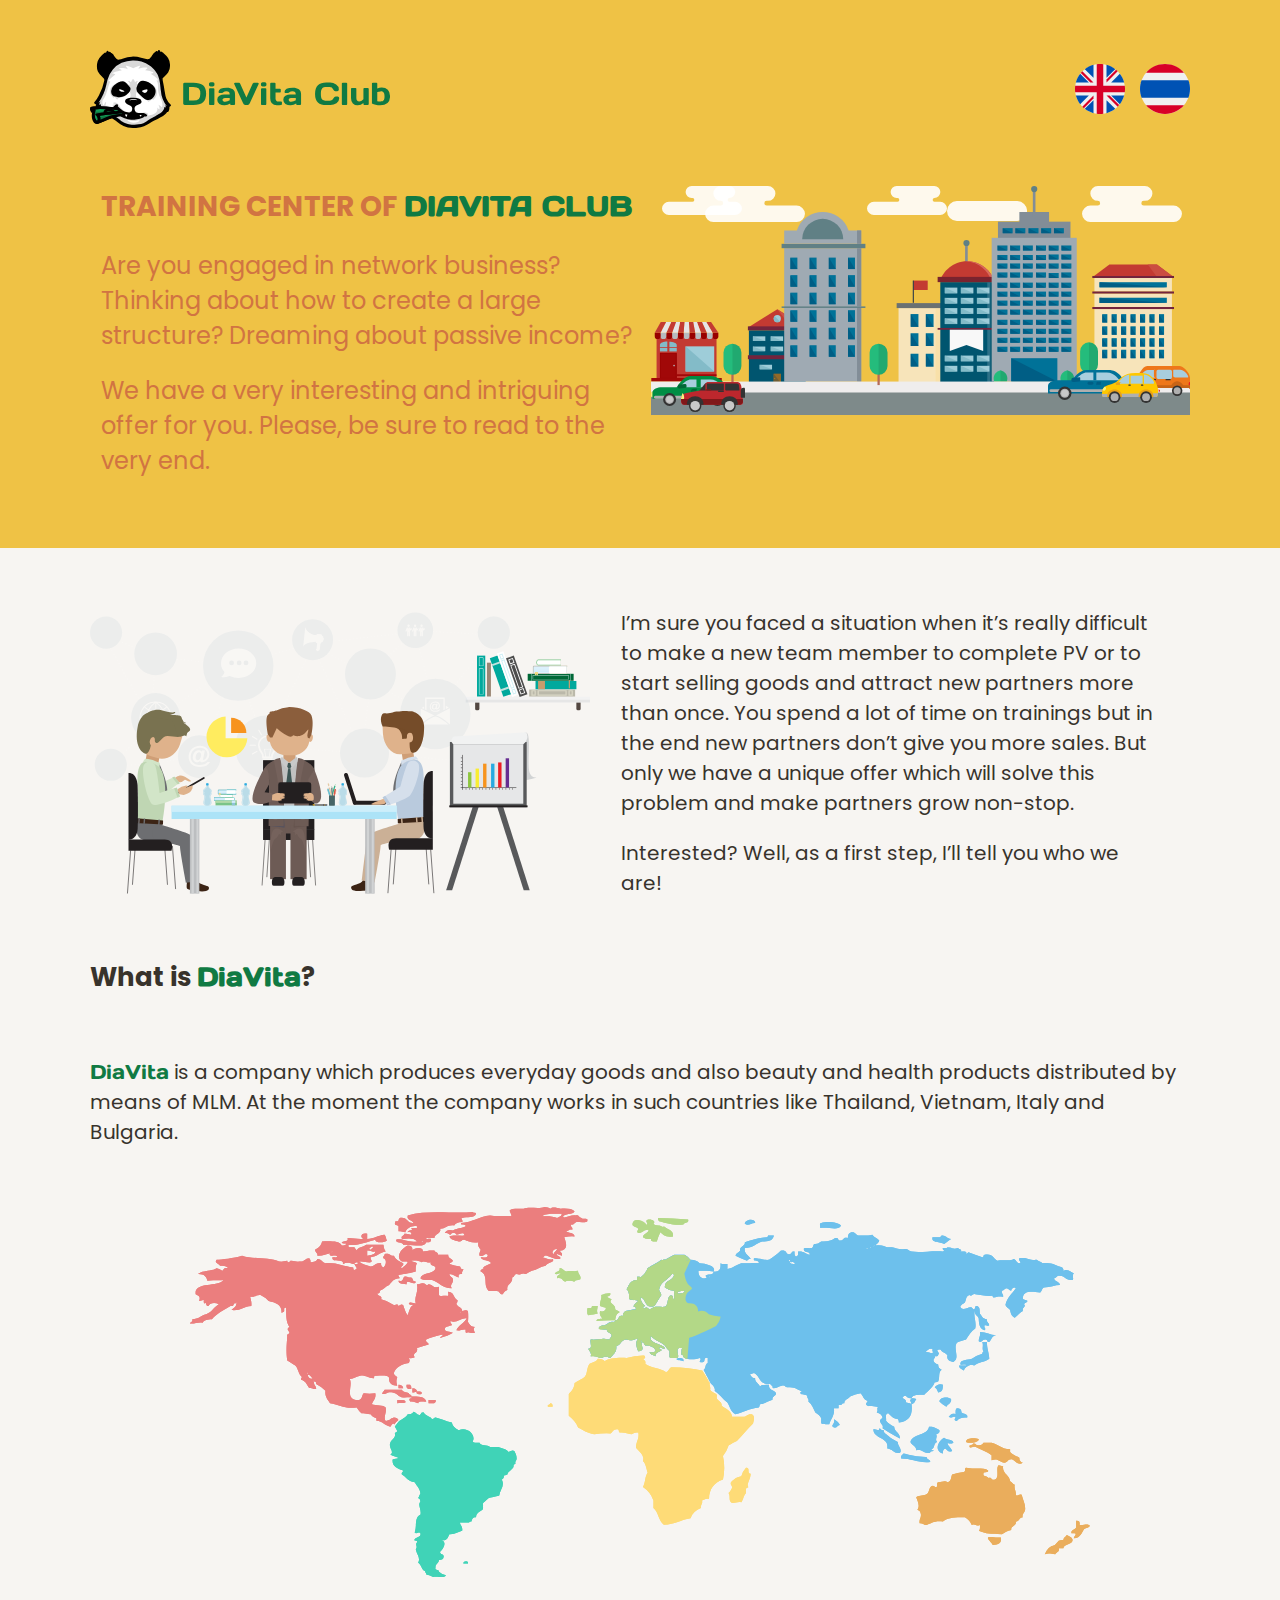
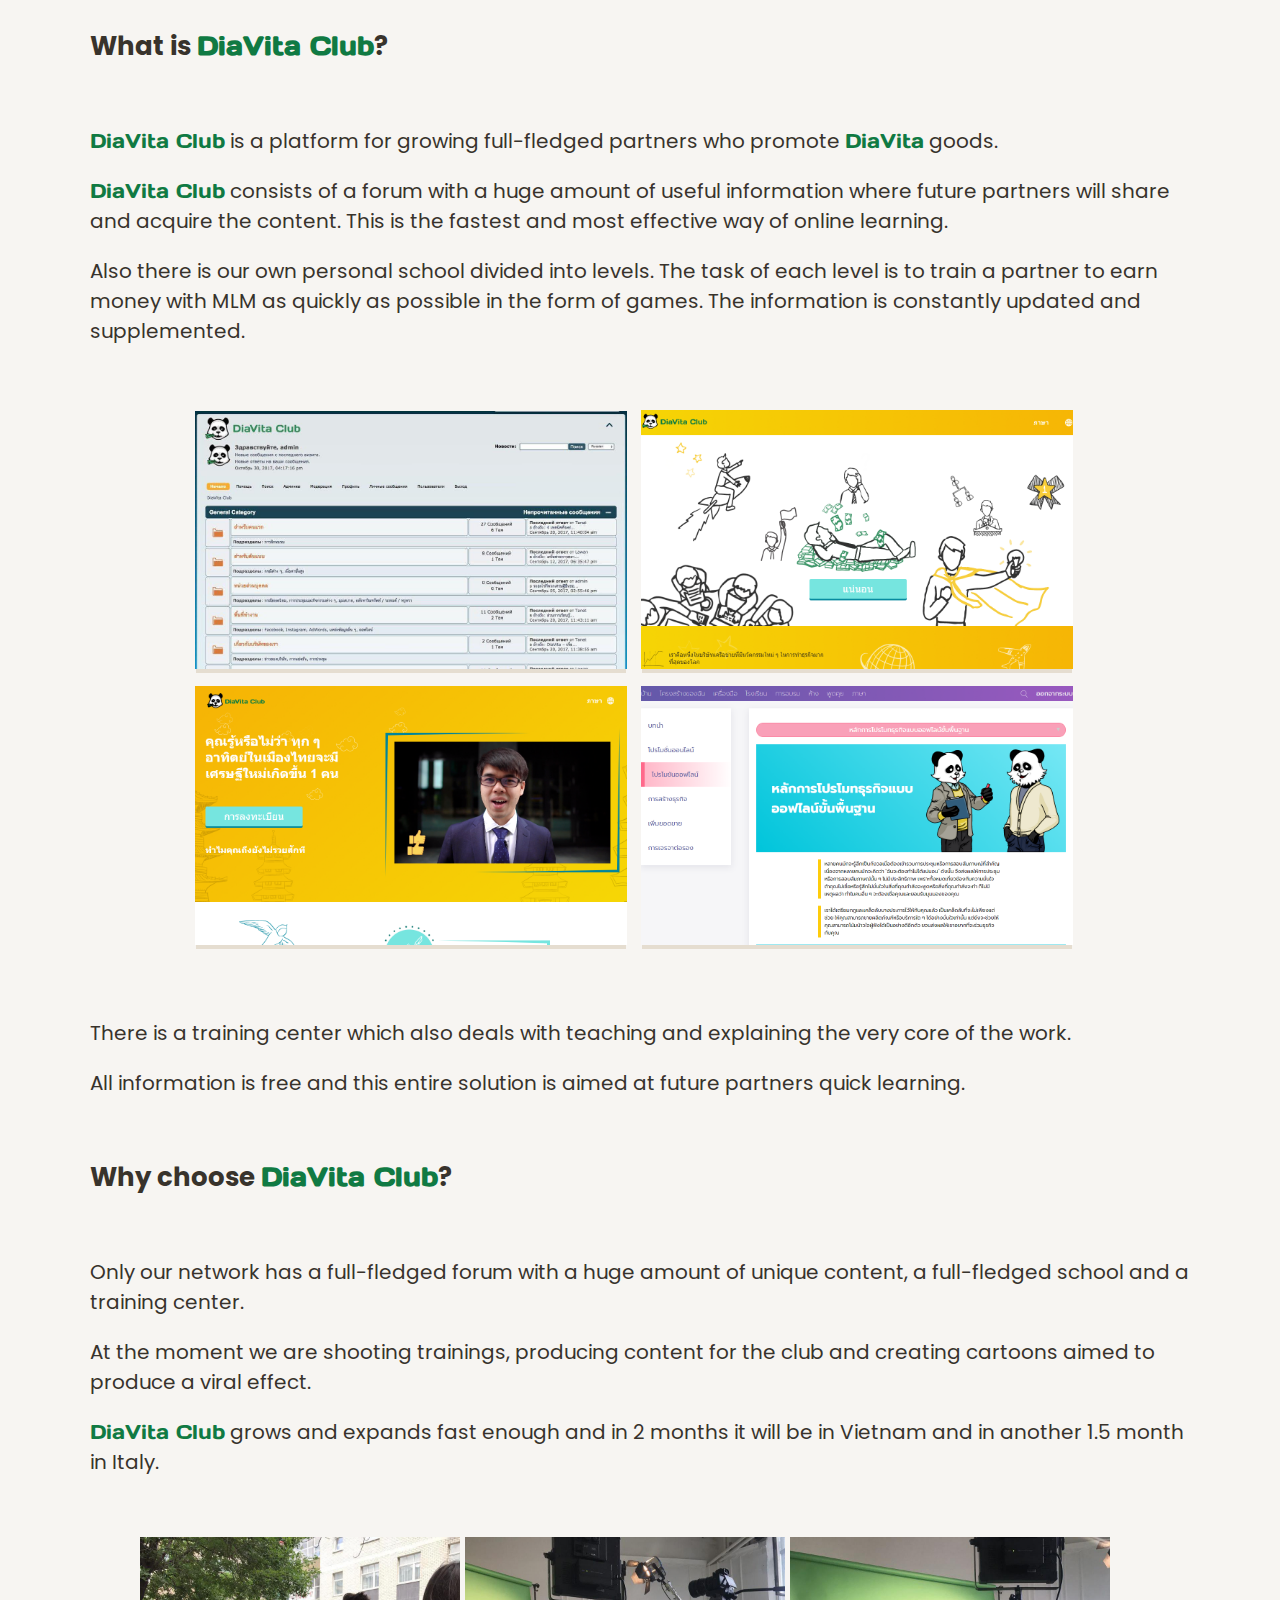
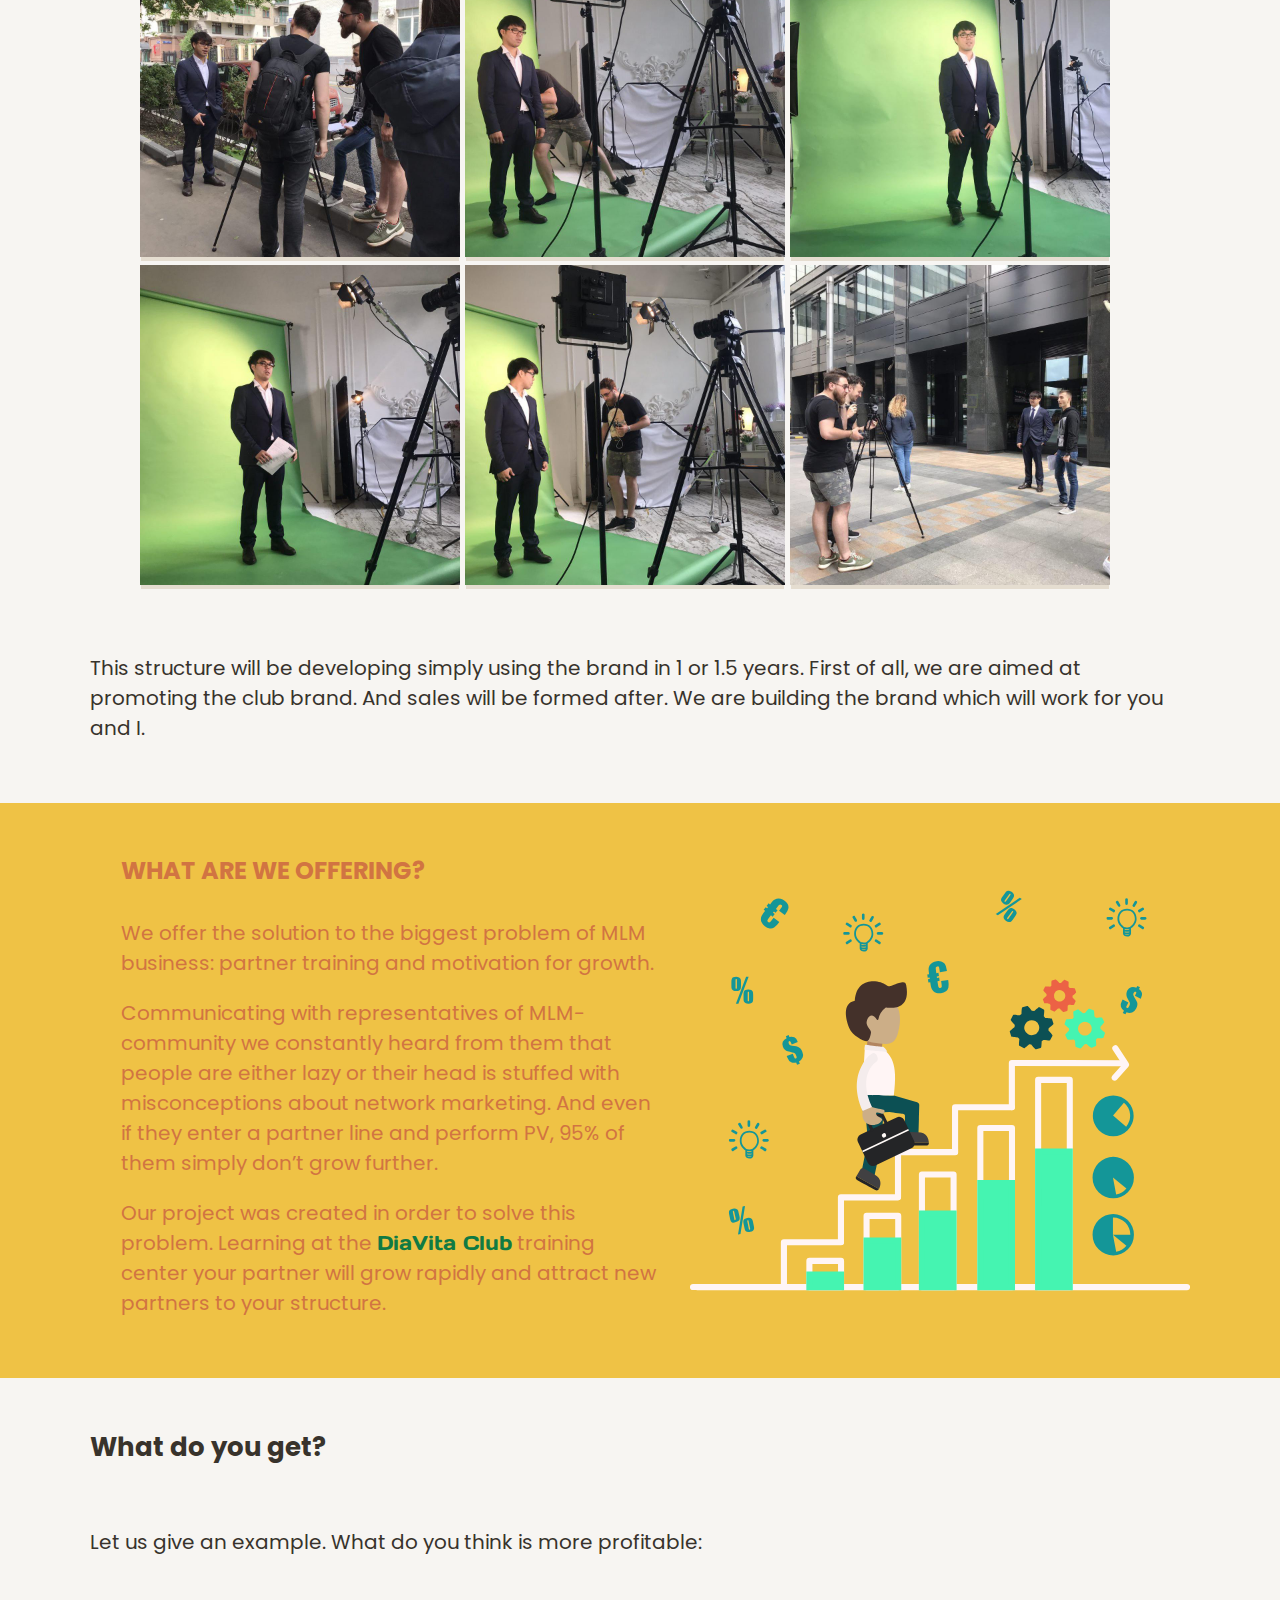
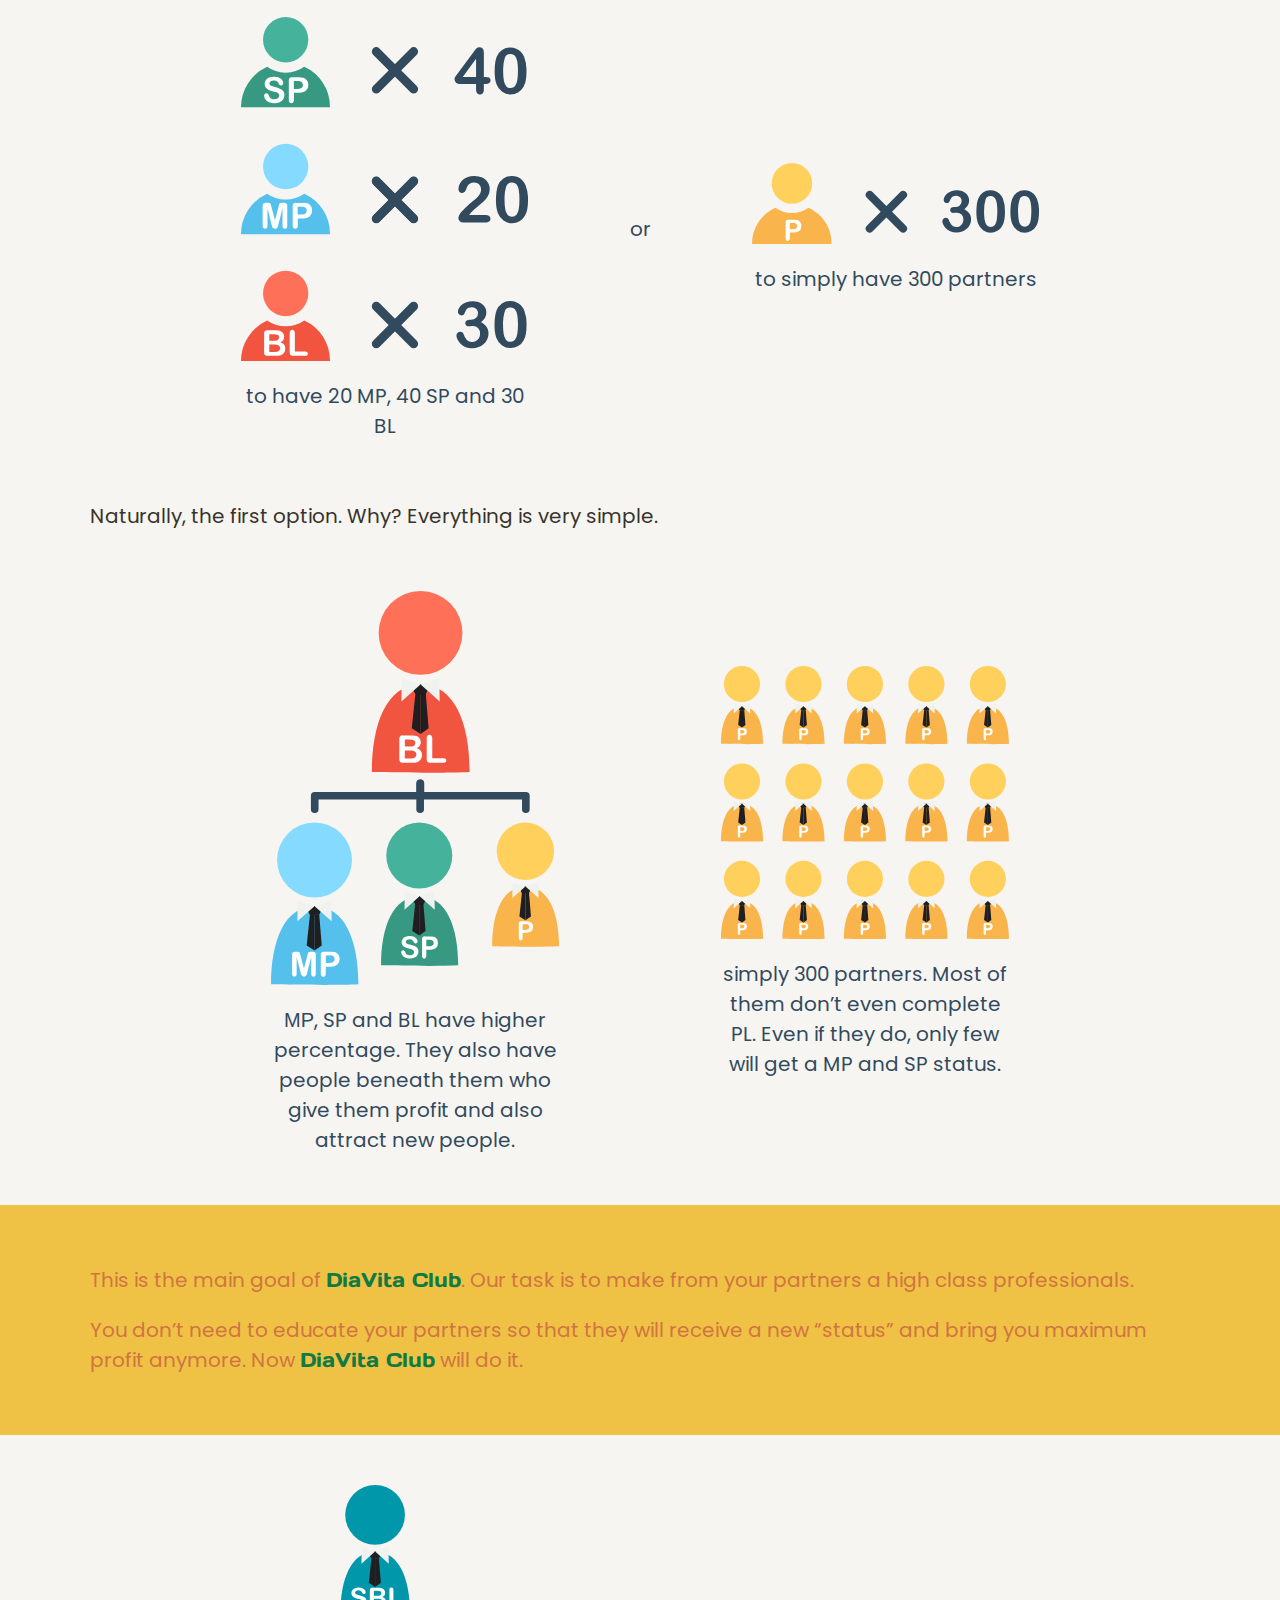
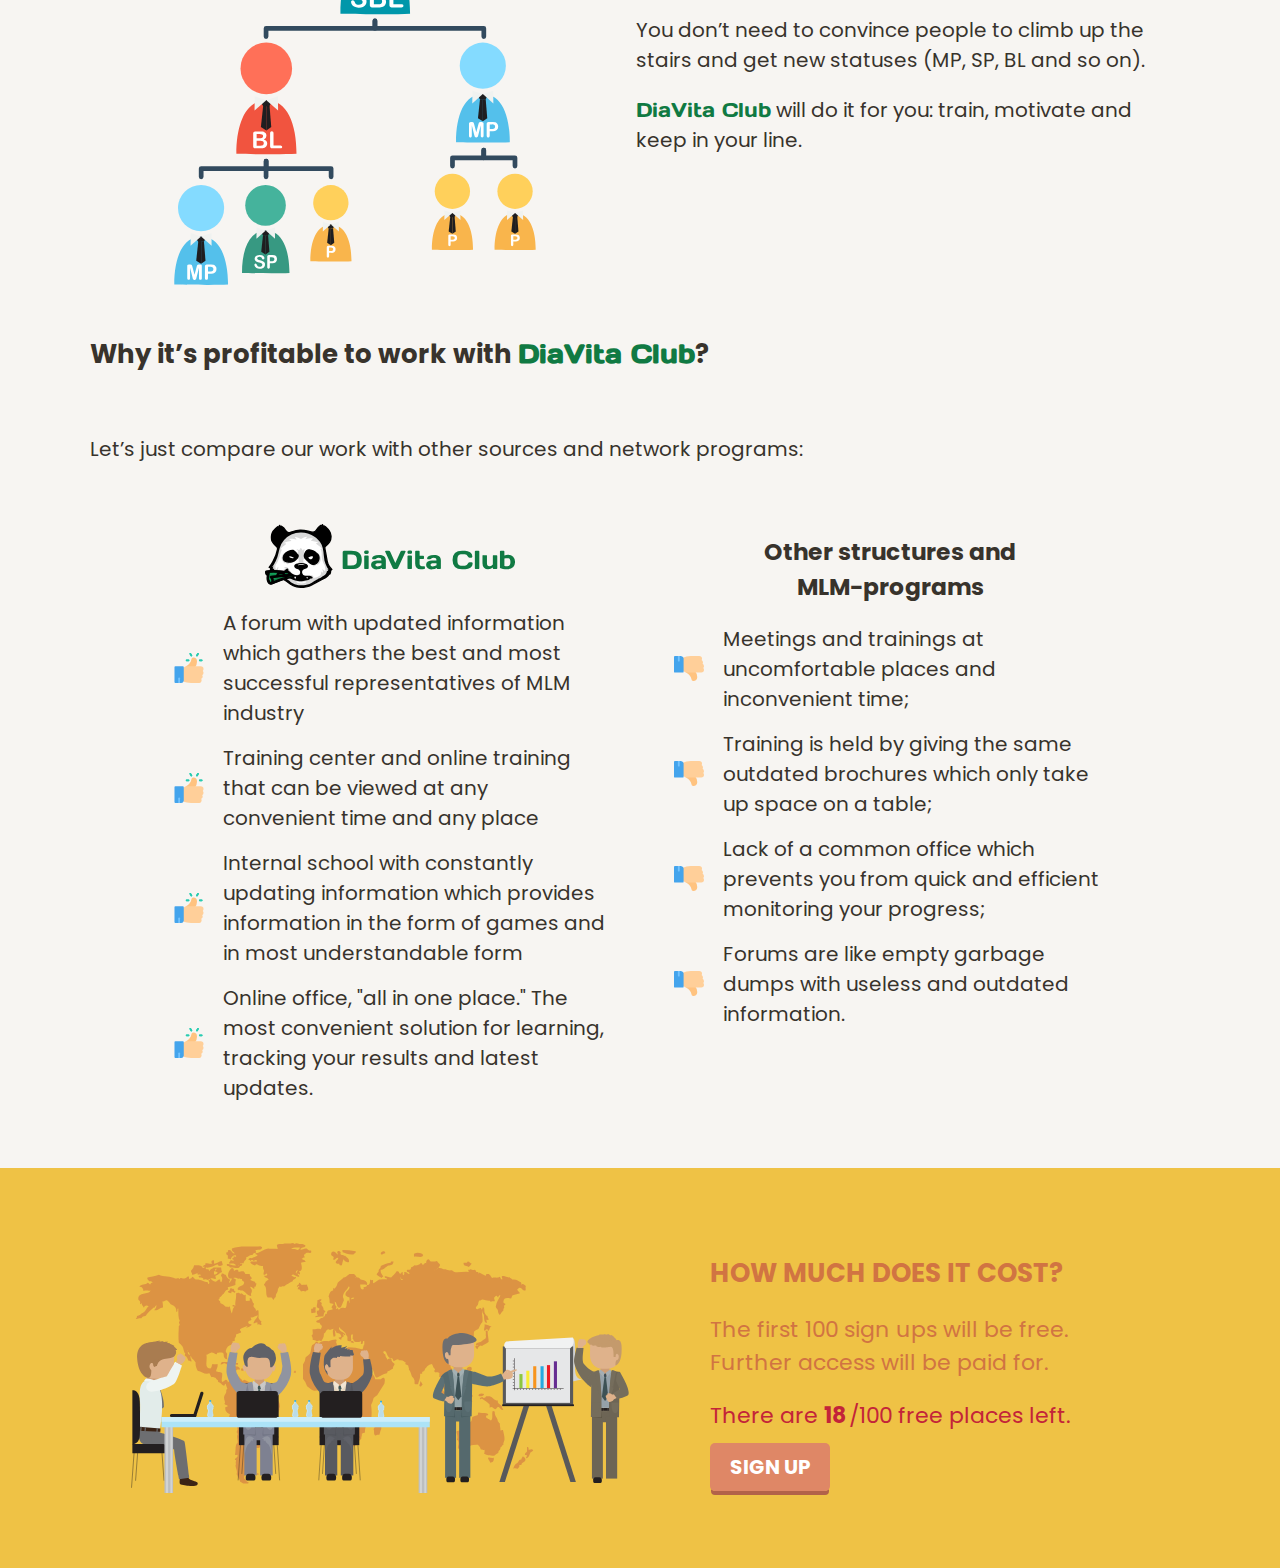
==== EN.html @ 86df0a88 "add En and Th lang" ====
<!DOCTYPE html>
<html lang="en">
<head>
    <meta http-equiv="Content-Type" content="text/html; charset=UTF-8">
    <meta name="viewport" content="width=device-width, initial-scale=1.0">
    <title>Training Center of DiaVita Club</title>
    <link rel="shortcut icon" href="assets/pictures/img/title.png" type="image/png">

    <!-- css -->
    <link href="css/style.css" rel="stylesheet">

    <!-- font -->
    <link href="https://fonts.googleapis.com/css?family=Poppins:400,600,700" rel="stylesheet">

    <!--js -->
    <script src="js/addClass.js"></script>
    <script src="js/easeScroll.js"></script>
    <script src="js/newNumber.js"></script>
    <script src="https://code.jquery.com/jquery-3.2.1.min.js"
            integrity="sha256-hwg4gsxgFZhOsEEamdOYGBf13FyQuiTwlAQgxVSNgt4="
        crossorigin="anonymous"></script>

</head>
<body onload="addNum(this); actionFlag(this)">

<header class="container--orange">

    <div class="wrapper wrapper-header">

        <img src="assets/pictures/svg/logo.svg" class="header-logo" alt="DiaVita Club's logotype" />

        <ul class="header-list">
            <li class="header-item">
                <a href="EN.html">
                    <img src="assets/pictures/svg/united-kingdom.svg" class="header-icon" alt="English" title="English language"/>
                </a>
            </li>
            <li class="header-item">
                <a href="TH.html">
                    <img src="assets/pictures/svg/thailand.svg" class="header-icon" alt="ไทย" title="ไทย"/>
                </a>
            </li>
        </ul>

        <div class="container-wrapper">

            <div class="container container--wide">

                <h1 class="header-caption">Training Center of <span class="diavita">DiaVita Club</span></h1>
                <p class="header-text">Are you engaged in network business? Thinking about how to create a large
                    structure? Dreaming about passive income?
                </p>
                <p class="header-text">We have a very interesting and intriguing offer for you. Please, be sure to read
                    to the very end.</p>

                <a href="#down" class="btn-down">Read more</a>

            </div>

            <div class="header__container">

                <img src="assets/pictures/svg/cloud_1.svg" class="cloud cloud-1" alt="Cloud" />
                <img src="assets/pictures/svg/cloud_2.svg" class="cloud cloud-2" alt="Cloud" />
                <img src="assets/pictures/svg/cloud_3.svg" class="cloud cloud-3" alt="Cloud" />
                <img src="assets/pictures/svg/cloud_1.svg" class="cloud cloud-4" alt="Cloud" />
                <img src="assets/pictures/svg/cloud_2.svg" class="cloud cloud-5" alt="Cloud" />

                <img src="assets/pictures/svg/town.svg" class="town" alt="Town" />

                <img src="assets/pictures/svg/car_orange.svg" class="car car-orange" alt="Car" />
                <img src="assets/pictures/svg/car_yellow.svg" class="car car-yellow" alt="Car" />
                <img src="assets/pictures/svg/car_green.svg" class="car car-green" alt="Car" />
                <img src="assets/pictures/svg/car_blue.svg" class="car car-blue" alt="Car" />
                <img src="assets/pictures/svg/car_red.svg" class="car car-red" alt="Car" />

            </div>

        </div>

    </div>

    <div class="header__container--hide">

        <img src="assets/pictures/svg/cloud_1.svg" class="cloud cloud-1" alt="Cloud" />
        <img src="assets/pictures/svg/cloud_2.svg" class="cloud cloud-2" alt="Cloud" />
        <img src="assets/pictures/svg/cloud_3.svg" class="cloud cloud-3" alt="Cloud" />
        <img src="assets/pictures/svg/cloud_1.svg" class="cloud cloud-4" alt="Cloud" />
        <img src="assets/pictures/svg/cloud_2.svg" class="cloud cloud-5" alt="Cloud" />

        <img src="assets/pictures/svg/town.svg" class="town" alt="Town" />

        <img src="assets/pictures/svg/car_orange.svg" class="car car-orange" alt="Car" />
        <img src="assets/pictures/svg/car_yellow.svg" class="car car-yellow" alt="Car" />
        <img src="assets/pictures/svg/car_green.svg" class="car car-green" alt="Car" />
        <img src="assets/pictures/svg/car_blue.svg" class="car car-blue" alt="Car" />
        <img src="assets/pictures/svg/car_red.svg" class="car car-red" alt="Car" />

    </div>

</header>

<div class="container--white">

    <div class="wrapper">

        <a id="down"></a>

        <div class="container-wrapper">

            <img src="assets/pictures/svg/network.svg" class="image--left" alt="Cooperate" />

            <div class="container">

                <p class="text">I’m sure you faced a situation when it’s really difficult to make a new team member to
                    complete PV or to start selling goods and attract new partners more than once. You spend a lot of
                    time on trainings but in the end new partners don’t give you more sales. But only we have a unique
                    offer which will solve this problem and make partners grow non-stop.</p>
                <p class="text">Interested? Well, as a first step, I’ll tell you who we are!</p>

            </div>

            <img src="assets/pictures/svg/network.svg" class="image--bottom" alt="Cooperate" />

        </div>

        <!-- What is DiaVita -->

        <h2 class="caption">What is <span class="diavita">DiaVita</span>?</h2>
        <p class="text"><span class="diavita">DiaVita</span> is a company which produces everyday goods and also beauty and health products
            distributed by means of MLM. At the moment the company works in such countries like Thailand, Vietnam,
            Italy and Bulgaria. </p>

        <div class="map__container">

            <img src="assets/pictures/svg/map.svg" class="map" alt="World's map" title="World's map"/>

            <img src="assets/pictures/svg/it-flag.svg" id="it_flag" class="flag" alt="World's map" title="The Italian flag"/>
            <img src="assets/pictures/svg/bu-flag.svg" id="bu_flag" class="flag" alt="World's map" title="The Bulgarian flag"/>
            <img src="assets/pictures/svg/th-flag.svg" id="th_flag" class="flag" alt="World's map" title="The Thai flag"/>
            <img src="assets/pictures/svg/vn-flag.svg" id="vn_flag" class="flag" alt="World's map" title="The Vietnamese flag"/>


        </div>

        <img src="assets/pictures/svg/map-little.svg" class="image--centre" alt="World's map" title="World's map"/>

        <span id="action_flags"></span>

        <!-- What is DiaVita Club -->

        <h2 class="caption">What is <span class="diavita">DiaVita Club</span>?</h2>
        <p class="text"><span class="diavita">DiaVita Club</span> is a platform for growing full-fledged partners who
            promote <span class="diavita">DiaVita</span> goods.</p>
        <p class="text"><span class="diavita">DiaVita Club</span> consists of a forum with a huge amount of useful
            information where future partners will share and acquire the content. This is the fastest and most effective
            way of online learning.</p>
        <p class="text">Also there is our own personal school divided into levels. The task of each level is to train
            a partner to earn money with MLM as quickly as possible in the form of games. The information is constantly
            updated and supplemented.</p>

        <div class="screen__container">

            <img src="assets/pictures/img/screen_1.jpeg" class="screenshot" alt="Screenshot" title="Forum"/>
            <img src="assets/pictures/img/screen_2.png" class="screenshot" alt="Screenshot" title="School Registration"/>
            <img src="assets/pictures/img/screen_3.png" class="screenshot" alt="Screenshot" title="Home page"/>
            <img src="assets/pictures/img/screen_4.png" class="screenshot" alt="Screenshot" title="School"/>

        </div>

        <p class="text">There is a training center which also deals with teaching and explaining the very core of the
            work.</p>
        <p class="text">All information is free and this entire solution is aimed at future partners quick learning.</p>

        <!-- Why is DiaVita Club -->

        <h2 class="caption">Why choose <span class="diavita">DiaVita Club</span>?</h2>
        <p class="text">Only our network has a full-fledged forum with a huge amount of unique content, a full-fledged
            school and a training center.</p>
        <p class="text">At the moment we are shooting trainings, producing content for the club and creating cartoons
            aimed to produce a viral effect.</p>
        <p class="text"><span class="diavita">DiaVita Club</span> grows and expands fast enough and in 2 months it will
            be in Vietnam and in another 1.5 month in Italy.</p>

        <div class="photo__container">

            <img src="assets/pictures/img/photo_1.jpeg" class="photo" alt="Photo" />
            <img src="assets/pictures/img/photo_2.jpeg" class="photo" alt="Photo" />
            <img src="assets/pictures/img/photo_3.jpeg" class="photo" alt="Photo" />
            <img src="assets/pictures/img/photo_4.jpeg" class="photo" alt="Photo" />
            <img src="assets/pictures/img/photo_5.jpeg" class="photo" alt="Photo" />
            <img src="assets/pictures/img/photo_6.jpeg" class="photo" alt="Photo" />

        </div>

        <p class="text">This structure will be developing simply using the brand in 1 or 1.5 years. First of all, we
            are aimed at promoting the club brand. And sales will be formed after. We are building the brand which will
            work for you and I.</p>

    </div>

</div>

<div class="container--orange">

    <div class="wrapper wrapper--orange">

        <div class="container">

            <h2 class="caption--orange">What are we offering?</h2>
            <p class="text--orange">We offer the solution to the biggest problem of MLM business: partner training and
                motivation for growth.</p>
            <p class="text--orange">Communicating with representatives of MLM-community we constantly heard from them
                that people are either lazy or their head is stuffed with misconceptions about network marketing. And
                even if they enter a partner line and perform PV, 95% of them simply don’t grow further.</p>
            <img src="assets/pictures/svg/progress.svg" class="image--hide" alt="Progress" />
            <p class="text--orange">Our project was created in order to solve this problem. Learning at the
                <span class="diavita">DiaVita Club</span> training center your partner will grow rapidly and attract
                new partners to your structure.</p>

        </div>

        <img src="assets/pictures/svg/progress.svg" class="image--right" alt="Progress" />

    </div>

</div>

<div class="container--white">

    <div class="wrapper">

        <h1 class="caption--top">What do you get?</h1>
        <p class="text">Let us give an example. What do you think is more profitable:
        </p>

        <div class="scheme__container">

            <div class="scheme__box scheme__box--small">
                <img src="assets/pictures/svg/scheme-one-left.svg" class="scheme-img" alt="Scheme" />
                <p class="scheme-text">to have 20 MP, 40 SP and 30 BL</p>
            </div>

            <p class="scheme-text--centre">or</p>

            <div class="scheme__box scheme__box--small">
                <img src="assets/pictures/svg/scheme-one-right.svg" class="scheme-img" alt="Scheme" />
                <p class="scheme-text">to simply have 300 partners</p>
            </div>

        </div>

        <p class="text">Naturally, the first option. Why? Everything is very simple.
        </p>

        <div class="scheme__container scheme__container--last">

            <div class="scheme__box scheme__box--big">

                <img src="assets/pictures/svg/scheme-two-left.svg" class="scheme-img" alt="Scheme" />
                <p class="scheme-text">МР, SP and BL have higher percentage. They also have people beneath them who
                    give them profit and also attract new people.</p>

            </div>

            <div class="scheme__box scheme__box--big">

                <img src="assets/pictures/svg/scheme-two-right.svg" class="scheme-img" alt="Scheme" />
                <p class="scheme-text">simply 300 partners. Most of them don’t even complete PL. Even if they do, only
                    few will get a MP and SP status.</p>

            </div>

        </div>

    </div>

</div>

<div class="container--orange">

    <div class="wrapper">

        <p class="text--orange">This is the main goal of <span class="diavita">DiaVita Club</span>. Our task is to make
            from your partners a high class professionals. </p>
        <p class="text--orange">You don’t need to educate your partners so that they will receive a new “status” and
            bring you maximum profit anymore. Now <span class="diavita">DiaVita Club</span> will do it.</p>

    </div>

</div>

<div class="container--white">

    <div class="wrapper">

        <div class="wrapper--white">

            <img src="assets/pictures/svg/scheme-three.svg" class="scheme-img--left" alt="Scheme" />
            <div class="container">

                <p class="text">You don’t need to convince people to climb up the stairs and get new statuses
                    (MP, SP, BL and so on).</p>
                <p class="text"><span class="diavita">DiaVita Club</span> will do it for you: train, motivate and keep
                    in your line.</p>

            </div>

        </div>

        <!-- Why work with DiaVita Club? -->

        <h1 class="caption">Why it’s profitable to work with <span class="diavita">DiaVita Club</span>?</h1>
        <p class="text">Let’s just compare our work with other sources and network programs:</p>

        <div class="container__box">

            <div class="box">

                <img src="assets/pictures/svg/logo.svg" class="box-img" alt="DiaVita Club's logotype" />

                <div class="box__container">

                    <img src="assets/pictures/svg/like.svg" class="box-icon" alt="Like" />
                    <p class="box-text">A forum with updated information which gathers the best and most successful
                        representatives of MLM industry</p>

                </div>

                <div class="box__container">

                    <img src="assets/pictures/svg/like.svg" class="box-icon" alt="Like" />
                    <p class="box-text">Training center and online training that can be viewed at any convenient time
                        and any place</p>

                </div>

                <div class="box__container">

                    <img src="assets/pictures/svg/like.svg" class="box-icon" alt="Like" />
                    <p class="box-text">Internal school with constantly updating information which provides information
                        in the form of games and in most understandable form</p>

                </div>

                <div class="box__container">

                    <img src="assets/pictures/svg/like.svg" class="box-icon" alt="Like" />
                    <p class="box-text">Online office, "all in one place." The most convenient solution for learning,
                        tracking your results and latest updates.</p>

                </div>

            </div>

            <div class="box">

                <h3 class="box-caption">Other structures and MLM-programs</h3>

                <div class="box__container">

                    <img src="assets/pictures/svg/dislike.svg" class="box-icon" alt="Like" />
                    <p class="box-text">Meetings and trainings at uncomfortable places and inconvenient time;</p>

                </div>

                <div class="box__container">

                    <img src="assets/pictures/svg/dislike.svg" class="box-icon" alt="Like" />
                    <p class="box-text">Training is held by giving the same outdated brochures which only take up space
                        on a table;</p>

                </div>

                <div class="box__container">

                    <img src="assets/pictures/svg/dislike.svg" class="box-icon" alt="Like" />
                    <p class="box-text">Lack of a common office which prevents you from quick and efficient monitoring
                        your progress;</p>

                </div>

                <div class="box__container">

                    <img src="assets/pictures/svg/dislike.svg" class="box-icon" alt="Like" />
                    <p class="box-text">Forums are like empty garbage dumps with useless and outdated information.</p>

                </div>

            </div>

        </div>

    </div>

</div>

<footer class="container--orange footer">

    <div class="wrapper footer-wrapper">

        <img src="assets/pictures/svg/success.svg" class="footer-img" alt="Success" />

        <div class="footer__container">

            <h2 class="footer-caption">How much does it cost?</h2>
            <p class="footer-text">The first 100 sign ups will be free. Further access will be paid for.</p>
            <p class="footer-text--red">There are <span id="number" class="footer-number"></span>/100 free places left.</p>

            <a href="#" class="footer-btn">Sign up</a>

        </div>

    </div>

    <img src="assets/pictures/svg/success.svg" class="footer--bottom" alt="Success" />

</footer>

<!--js -->
<script src="js/easeScroll.js"></script>

</body>
</html>
---- css/style.css ----
* {
  margin: 0;
  padding: 0; }

@font-face {
  font-family: DaysOne;
  src: url("../assets/font/DaysOne-Regular.ttf"); }
html,
body {
  height: 100vh;
  width: 100%;
  background: white;
  font-size: 20px;
  color: #38332C;
  font-family: 'Prompt', 'Poppins', sans-serif;
  word-wrap: break-word; }

a {
  text-decoration: none;
  color: white;
  font-weight: bold;
  text-transform: uppercase; }

.container--orange {
  background: #EFC245;
  width: 100%; }

.container--white {
  background: #F7F5F2;
  width: 100%; }

.wrapper {
  max-width: 1200px;
  width: 100%;
  padding: 50px;
  box-sizing: border-box;
  margin: 0 auto; }

.diavita {
  font-family: 'DaysOne', sans-serif;
  color: #107A43; }

/*header*/
.header-logo {
  max-width: 300px;
  display: inline-block;
  margin-bottom: 50px; }

.header-list {
  display: inline-block;
  list-style: none;
  vertical-align: top;
  margin-top: 13.5px;
  width: 115px;
  float: none;
  margin-left: calc(100% - 420px); }

.header-list--th {
  display: inline-block;
  list-style: none;
  vertical-align: top;
  margin-top: 13.5px;
  width: 120px;
  float: right; }

.header-item {
  display: inline-block; }

.header-item:first-child {
  margin-right: 10px; }

.header-icon {
  width: 50px; }

.container-wrapper {
  display: flex;
  width: 100%;
  min-height: 250px; }

.container {
  display: inline-block;
  margin: auto;
  width: 49%; }

.header-caption {
  font-size: 28px;
  color: #D17442;
  text-transform: uppercase;
  margin-bottom: 20px; }

.header-text {
  font-size: 24px;
  color: #D17442;
  margin-bottom: 20px; }

.header__container {
  display: inline-block;
  position: relative;
  width: 49%; }

.cloud,
.town,
.car {
  position: absolute; }

.cloud {
  z-index: 1;
  width: 20px; }

.cloud-1 {
  width: 100px;
  left: 10%;
  animation: cloud_1 8s ease infinite; }

.cloud-2 {
  width: 80px;
  left: 2%;
  animation: cloud_2 7s ease infinite; }

.cloud-3 {
  width: 80px;
  left: 55%;
  top: 5%;
  animation: cloud_3 9s ease alternate infinite; }

.cloud-4 {
  width: 100px;
  left: 80%;
  animation: cloud_4 8s ease infinite; }

.cloud-5 {
  width: 80px;
  left: 40%;
  animation: cloud_5 8s ease alternate infinite; }

@keyframes cloud_1 {
  0% {
    top: 2%; }
  25% {
    top: 5%; }
  50% {
    top: 3%; }
  75% {
    top: 5%; }
  100% {
    top: 2%; } }
@keyframes cloud_2 {
  0% {
    top: 20%; }
  10% {
    top: 20.5%; }
  25% {
    top: 22%; }
  50% {
    top: 21%; }
  75% {
    top: 22%; }
  100% {
    top: 20%; } }
@keyframes cloud_3 {
  10% {
    top: 2%; }
  25% {
    top: 4%; }
  50% {
    top: 2%; }
  75% {
    top: 5%; }
  100% {
    top: 1%; } }
@keyframes cloud_4 {
  0% {
    top: 13%; }
  10% {
    top: 16%; }
  25% {
    top: 15%; }
  50% {
    top: 16%; }
  75% {
    top: 14%; }
  100% {
    top: 13%; } }
@keyframes cloud_5 {
  0% {
    top: 17%; }
  10% {
    top: 19%; }
  25% {
    top: 16%; }
  50% {
    top: 19%; }
  75% {
    top: 17%; }
  100% {
    top: 20%; } }
.town {
  z-index: 2;
  width: 100%; }

.car {
  height: 30px; }

.car-orange {
  right: 0;
  top: 58%;
  z-index: 3;
  animation: moveCarLeft 9s linear infinite; }

.car-yellow {
  right: 30px;
  top: 60%;
  z-index: 5;
  animation: moveCarLeft 6s linear infinite; }

.car-green {
  left: 0;
  top: 61%;
  z-index: 6;
  animation: moveCarRight 10s linear infinite; }

.car-blue {
  right: 60px;
  top: 59%;
  z-index: 4;
  animation: moveCarLeft 12s linear infinite; }

.car-red {
  left: 30px;
  top: 63%;
  z-index: 7;
  animation: moveCarRight 8s linear infinite; }

@keyframes moveCarLeft {
  49.5% {
    transform: scale(1, 1); }
  50% {
    transform: scale(-1, 1);
    right: 90%; }
  100% {
    transform: scale(-1, 1);
    right: 0; } }
@keyframes moveCarRight {
  0% {
    transform: scale(-1, 1); }
  49.5% {
    transform: scale(-1, 1); }
  50% {
    transform: scale(1, 1);
    left: calc(100% - 90px); }
  100% {
    transform: scale(1, 1);
    left: 0; } }
.header__container--hide {
  display: none; }

/*base*/
.wrapper--orange,
.wrapper--white {
  display: flex; }

.wrapper--white {
  min-height: 400px; }

.image--left {
  display: inline-block;
  max-width: 500px;
  width: 49%; }

.image--bottom {
  display: none; }

.text {
  padding: 10px 0;
  box-sizing: border-box; }

.caption {
  padding: 50px 0;
  box-sizing: border-box;
  font-size: 26px; }

.caption--top {
  padding: 0 0 50px;
  box-sizing: border-box;
  font-size: 26px; }

.image--centre {
  box-sizing: border-box;
  max-width: 900px;
  width: 100%;
  margin: 50px auto;
  display: none; }

.map__container {
  width: 100%;
  max-width: 900px;
  position: relative;
  margin: 50px auto 0;
  min-height: 370px; }

.map {
  position: absolute; }

.flag {
  position: absolute;
  opacity: 0; }

.it-flag {
  width: 110px;
  opacity: 0;
  transform-origin: 50% 100%;
  animation: moveItFlag 0.2s ease-in forwards; }

.bu-flag {
  width: 140px;
  opacity: 0;
  transform-origin: 0 100%;
  animation: moveBuFlag 0.25s ease-in 0.2s forwards; }

.th-flag {
  width: 130px;
  opacity: 0;
  transform-origin: 30% 100%;
  animation: moveThFlag 0.25s ease-in 0.4s forwards; }

.vn-flag {
  width: 120px;
  opacity: 0;
  transform-origin: 0 100%;
  animation: moveVnFlag 0.25s ease-in 0.6s forwards; }

@keyframes moveItFlag {
  0% {
    transform: rotate(40deg);
    top: -300px;
    right: 37%; }
  20% {
    opacity: 0; }
  75% {
    transform: rotate(0deg); }
  80% {
    right: 38.5%;
    top: -30px;
    transform: rotate(20deg); }
  90% {
    right: 38.5%;
    top: -30px;
    transform: rotate(10deg); }
  100% {
    right: 38.5%;
    top: -30px;
    opacity: 1;
    transform: rotate(0deg); } }
@keyframes moveBuFlag {
  0% {
    transform: rotate(-40deg);
    top: -300px;
    right: 37%; }
  20% {
    opacity: 0; }
  75% {
    transform: rotate(0deg); }
  80% {
    right: 29.5%;
    top: -30px;
    transform: rotate(20deg); }
  90% {
    right: 29.5%;
    top: -30px;
    transform: rotate(-10deg); }
  100% {
    right: 29.5%;
    top: -30px;
    opacity: 1;
    transform: rotate(0deg); } }
@keyframes moveThFlag {
  0% {
    transform: rotate(-40deg);
    top: -300px;
    right: 13%; }
  20% {
    opacity: 0; }
  75% {
    transform: rotate(0deg); }
  80% {
    right: 11.5%;
    top: 17px;
    transform: rotate(20deg); }
  90% {
    right: 11.5%;
    top: 17px;
    transform: rotate(-10deg); }
  100% {
    right: 11.5%;
    top: 17px;
    opacity: 1;
    transform: rotate(0deg); } }
@keyframes moveVnFlag {
  0% {
    transform: rotate(-40deg);
    top: -300px;
    right: 5%; }
  20% {
    opacity: 0; }
  75% {
    transform: rotate(0deg); }
  80% {
    right: 7.5%;
    top: 40px;
    transform: rotate(10deg); }
  90% {
    right: 7.5%;
    top: 40px;
    transform: rotate(-10deg); }
  100% {
    right: 7.5%;
    top: 40px;
    opacity: 1;
    transform: rotate(0deg); } }
.screen__container {
  margin: 50px auto;
  max-width: 900px;
  width: 100%; }

.screenshot {
  display: inline-block;
  margin: 0.5%;
  width: 48%;
  -webkit-box-shadow: 0 5px 0px -1px #e5ddd0;
  -moz-box-shadow: 0 5px 0px -1px #e5ddd0;
  box-shadow: 0 5px 0px -1px #e5ddd0; }

.photo__container {
  margin: 50px auto;
  max-width: 1000px;
  width: 100%; }

.photo {
  display: inline-block;
  max-width: 320px;
  width: 100%;
  -webkit-box-shadow: 0 5px 0px -1px #e5ddd0;
  -moz-box-shadow: 0 5px 0px -1px #e5ddd0;
  box-shadow: 0 5px 0px -1px #e5ddd0; }

.caption--orange {
  font-size: 24px;
  color: #D17442;
  text-transform: uppercase;
  margin-bottom: 20px; }

.text--orange {
  color: #D17442;
  font-size: 20px;
  padding: 10px 0;
  box-sizing: border-box; }

.image--right {
  display: inline-block;
  max-width: 500px;
  width: 49%; }

.image--hide {
  display: none; }

.scheme__container {
  margin: 50px auto;
  max-width: 900px;
  display: flex;
  min-height: 300px; }

.scheme__container--last {
  margin-bottom: 0; }

.scheme__box {
  width: 32%;
  max-width: 450px;
  display: inline-block;
  margin: auto; }

.scheme-img {
  display: block; }

.scheme-text--centre {
  display: inline-block;
  margin: auto;
  color: #324a5e; }

.scheme-text {
  text-align: center;
  margin-top: 20px;
  color: #324a5e; }

.scheme-img--left {
  display: inline-block;
  max-width: 500px;
  width: 100%;
  height: 100%;
  max-height: 400px;
  margin: auto; }

.container__box {
  margin: 50px auto 0;
  max-width: 1000px;
  display: flex; }

.box {
  display: inline-block;
  max-width: 450px;
  width: 100%;
  margin: 0 auto auto; }

.box-img {
  display: block;
  max-width: 250px;
  width: 100%;
  margin: 0 auto 20px; }

.box__container {
  display: flex;
  width: 100%;
  margin: 15px auto; }

.box-icon {
  display: inline-block;
  margin: auto;
  width: 30px;
  max-height: 30px; }

.box-text {
  display: inline-block;
  width: 85%;
  margin: auto; }

.box-caption {
  width: 60%;
  min-width: 250px;
  display: block;
  margin: 10px auto 20px;
  text-align: center; }

/*footer*/
.footer-wrapper {
  display: flex;
  min-height: 400px; }

.footer-img {
  display: inline-block;
  max-width: 500px;
  max-height: 250px;
  height: 100%;
  width: 100%;
  margin: auto; }

.footer__container {
  display: inline-block;
  width: 40%;
  margin: auto; }

.footer-caption {
  color: #D17442;
  font-size: 26px;
  text-transform: uppercase;
  margin-bottom: 20px; }

.footer-text {
  color: #D17442;
  font-size: 22px;
  margin-bottom: 20px; }

.footer-text--red {
  color: #c32439;
  font-size: 22px;
  margin-bottom: 20px; }

.footer-btn {
  text-align: center;
  padding: 10px 20px;
  box-sizing: border-box;
  background: #DF8766;
  border-radius: 5px;
  -webkit-box-shadow: 0 5px 0px -1px #b26249;
  -moz-box-shadow: 0 5px 0px -1px #b26249;
  box-shadow: 0 5px 0px -1px #b26249; }
  .footer-btn:hover {
    background: #f09d7e;
    -webkit-box-shadow: 0 5px 0px -1px #bf6e4a;
    -moz-box-shadow: 0 5px 0px -1px #bf6e4a;
    box-shadow: 0 5px 0px -1px #bf6e4a; }
  .footer-btn:focus {
    background: #f09d7e;
    -webkit-box-shadow: 0 5px 0px -1px #bf6e4a;
    -moz-box-shadow: 0 5px 0px -1px #bf6e4a;
    box-shadow: 0 5px 0px -1px #bf6e4a; }

.footer--bottom {
  display: none; }

.footer-number {
  position: relative;
  display: inline-block;
  width: 25px;
  height: 20px; }

.num-action {
  transform-origin: 50% 50%;
  position: absolute;
  top: -4px;
  animation: numberAction 1s ease-out forwards; }

@keyframes numberAction {
  20% {
    text-shadow: 0 0 5px #c32439;
    font-size: 24px;
    top: -6px; }
  100% {
    text-shadow: none; } }
@media screen and (max-width: 992px) {
  .container--wide {
    width: 100%; }

  .header__container {
    display: none; }

  .header__container--hide {
    display: block;
    position: relative;
    min-height: 394px; }

  .cloud,
  .town,
  .car {
    position: absolute; }

  .cloud {
    z-index: 1;
    width: 20px; }

  .cloud-1 {
    width: 100px;
    left: 10%;
    animation: cloud_1 8s ease infinite; }

  .cloud-2 {
    width: 80px;
    left: 2%;
    animation: cloud_2 7s ease infinite; }

  .cloud-3 {
    width: 80px;
    left: 55%;
    top: 5%;
    animation: cloud_3 9s ease alternate infinite; }

  .cloud-4 {
    width: 100px;
    left: 80%;
    animation: cloud_4 8s ease infinite; }

  .cloud-5 {
    width: 80px;
    left: 40%;
    animation: cloud_5 8s ease alternate infinite; }

  @keyframes cloud_1 {
    0% {
      top: 2%; }
    25% {
      top: 5%; }
    50% {
      top: 3%; }
    75% {
      top: 5%; }
    100% {
      top: 2%; } }
  @keyframes cloud_2 {
    0% {
      top: 20%; }
    10% {
      top: 20.5%; }
    25% {
      top: 22%; }
    50% {
      top: 21%; }
    75% {
      top: 22%; }
    100% {
      top: 20%; } }
  @keyframes cloud_3 {
    10% {
      top: 2%; }
    25% {
      top: 4%; }
    50% {
      top: 2%; }
    75% {
      top: 5%; }
    100% {
      top: 1%; } }
  @keyframes cloud_4 {
    0% {
      top: 13%; }
    10% {
      top: 16%; }
    25% {
      top: 15%; }
    50% {
      top: 16%; }
    75% {
      top: 14%; }
    100% {
      top: 13%; } }
  @keyframes cloud_5 {
    0% {
      top: 17%; }
    10% {
      top: 19%; }
    25% {
      top: 16%; }
    50% {
      top: 19%; }
    75% {
      top: 17%; }
    100% {
      top: 20%; } }
  .town {
    z-index: 2;
    width: 100%; }

  .car {
    height: 40px; }

  .car-orange {
    right: 0;
    top: 82%;
    z-index: 3;
    animation: moveCarLeft 9s linear infinite; }

  .car-yellow {
    right: 30px;
    top: 84%;
    z-index: 5;
    animation: moveCarLeft 6s linear infinite; }

  .car-green {
    left: 0;
    top: 85%;
    z-index: 6;
    animation: moveCarRight 10s linear infinite; }

  .car-blue {
    right: 60px;
    top: 83%;
    z-index: 4;
    animation: moveCarLeft 12s linear infinite; }

  .car-red {
    left: 30px;
    top: 86%;
    z-index: 7;
    animation: moveCarRight 8s linear infinite; }

  @keyframes moveCarLeft {
    49.5% {
      transform: scale(1, 1); }
    50% {
      transform: scale(-1, 1);
      right: 100%; }
    100% {
      transform: scale(-1, 1);
      right: 0; } }
  @keyframes moveCarRight {
    0% {
      transform: scale(-1, 1); }
    49.5% {
      transform: scale(-1, 1); }
    50% {
      transform: scale(1, 1);
      left: calc(100% - 90px); }
    100% {
      transform: scale(1, 1);
      left: 0; } } }
@media screen and (min-width: 769px) {
  .btn-down {
    display: none; } }
@media screen and (max-width: 768px) {
  .btn-down {
    text-align: center;
    padding: 10px 20px;
    box-sizing: border-box;
    background: #DF8766;
    border-radius: 5px;
    -webkit-box-shadow: 0 5px 0px -1px #b26249;
    -moz-box-shadow: 0 5px 0px -1px #b26249;
    box-shadow: 0 5px 0px -1px #b26249; }
    .btn-down:hover {
      background: #f09d7e;
      -webkit-box-shadow: 0 5px 0px -1px #bf6e4a;
      -moz-box-shadow: 0 5px 0px -1px #bf6e4a;
      box-shadow: 0 5px 0px -1px #bf6e4a; }
    .btn-down:focus {
      background: #f09d7e;
      -webkit-box-shadow: 0 5px 0px -1px #bf6e4a;
      -moz-box-shadow: 0 5px 0px -1px #bf6e4a;
      box-shadow: 0 5px 0px -1px #bf6e4a; }

  .header__container {
    display: none; }

  .header__container--hide {
    display: block;
    position: relative;
    min-height: 300px;
    margin-top: 20px; }

  .cloud,
  .town,
  .car {
    position: absolute; }

  .cloud {
    z-index: 1;
    width: 20px; }

  .cloud-1 {
    width: 100px;
    left: 10%;
    animation: cloud_1 8s ease infinite; }

  .cloud-2 {
    width: 80px;
    left: 2%;
    animation: cloud_2 7s ease infinite; }

  .cloud-3 {
    width: 80px;
    left: 55%;
    top: 5%;
    animation: cloud_3 9s ease alternate infinite; }

  .cloud-4 {
    width: 100px;
    left: 80%;
    animation: cloud_4 8s ease infinite; }

  .cloud-5 {
    width: 80px;
    left: 40%;
    animation: cloud_5 8s ease alternate infinite; }

  @keyframes cloud_1 {
    0% {
      top: 2%; }
    25% {
      top: 5%; }
    50% {
      top: 3%; }
    75% {
      top: 5%; }
    100% {
      top: 2%; } }
  @keyframes cloud_2 {
    0% {
      top: 20%; }
    10% {
      top: 20.5%; }
    25% {
      top: 22%; }
    50% {
      top: 21%; }
    75% {
      top: 22%; }
    100% {
      top: 20%; } }
  @keyframes cloud_3 {
    10% {
      top: 2%; }
    25% {
      top: 4%; }
    50% {
      top: 2%; }
    75% {
      top: 5%; }
    100% {
      top: 1%; } }
  @keyframes cloud_4 {
    0% {
      top: 13%; }
    10% {
      top: 16%; }
    25% {
      top: 15%; }
    50% {
      top: 16%; }
    75% {
      top: 14%; }
    100% {
      top: 13%; } }
  @keyframes cloud_5 {
    0% {
      top: 17%; }
    10% {
      top: 19%; }
    25% {
      top: 16%; }
    50% {
      top: 19%; }
    75% {
      top: 17%; }
    100% {
      top: 20%; } }
  .town {
    z-index: 2;
    width: 100%; }

  .car {
    height: 40px; }

  .car-orange {
    right: 0;
    top: 90%;
    z-index: 3;
    animation: moveCarLeft 9s linear infinite; }

  .car-yellow {
    right: 30px;
    top: 92%;
    z-index: 5;
    animation: moveCarLeft 6s linear infinite; }

  .car-green {
    left: 0;
    top: 93%;
    z-index: 6;
    animation: moveCarRight 10s linear infinite; }

  .car-blue {
    right: 60px;
    top: 91%;
    z-index: 4;
    animation: moveCarLeft 12s linear infinite; }

  .car-red {
    left: 30px;
    top: 95%;
    z-index: 7;
    animation: moveCarRight 8s linear infinite; }

  @keyframes moveCarLeft {
    49.5% {
      transform: scale(1, 1); }
    50% {
      transform: scale(-1, 1);
      right: 100%; }
    100% {
      transform: scale(-1, 1);
      right: 0; } }
  @keyframes moveCarRight {
    0% {
      transform: scale(-1, 1); }
    49.5% {
      transform: scale(-1, 1); }
    50% {
      transform: scale(1, 1);
      left: calc(100% - 90px); }
    100% {
      transform: scale(1, 1);
      left: 0; } } }
@media screen and (min-width: 769px) and (max-width: 992px) {
  .photo__container {
    max-width: 900px;
    width: 100%; }

  .map__container {
    display: none; }

  .image--centre {
    display: block; }

  .photo {
    width: 32%; } }
@media screen and (min-width: 481px) and (max-width: 768px) {
  .header-img,
  .image--left,
  .image--right,
  .footer-img {
    display: none; }

  .header-logo {
    width: 280px; }

  .header-list {
    margin-left: 0;
    float: right; }

  .container-wrapper {
    display: block; }

  .image--bottom {
    display: block; }

  .container:first-child,
  .container:nth-child(2) {
    width: 100%;
    display: block; }

  .container-wrapper:first-child {
    background: url("../assets/pictures/svg/network.svg") no-repeat 0 110%;
    background-size: 70%; }

  .map__container {
    display: none; }

  .image--centre {
    display: block; }

  .photo__container {
    max-width: 640px; }

  .photo {
    width: 49%; }

  .image--hide {
    display: block;
    width: 70%;
    margin: 10px auto 20px; }

  .scheme__container,
  .wrapper--white {
    min-height: 300px; }

  .scheme__box {
    width: 40%; }

  .scheme-img {
    width: 60%;
    display: block;
    margin: 0 auto; }

  .scheme-img--left {
    width: 60%;
    margin-right: 5%; }

  .box-text {
    font-size: 18px; }

  .box-caption {
    margin-top: 5px;
    font-size: 20px; }

  .footer {
    background: #EFC245 url("../assets/pictures/svg/success.svg") no-repeat 100% 100%;
    background-size: 70%; }

  .footer__container {
    width: 100%; } }
@media screen and (max-width: 480px) {
  .header__container--hide {
    min-height: 205px; }

  .caption--top {
    padding-bottom: 20px; }

  .cloud-1,
  .cloud-4 {
    width: 80px; }

  .cloud-2,
  .cloud-5 {
    width: 70px; }

  .cloud-3 {
    width: 60px; }

  .car {
    height: 30px; }

  .car-orange {
    top: 80%; }

  .car-yellow {
    top: 82%; }

  .car-green {
    top: 83%; }

  .car-blue {
    top: 81%; }

  .car-red {
    top: 85%; }

  .wrapper {
    padding: 20px 35px; }

  .caption {
    padding: 25px 0; }

  .header-logo {
    width: 220px;
    margin-bottom: 20px; }

  .header-list {
    margin-top: 3px;
    margin-left: 0;
    float: right; }

  .header-text {
    font-size: 22px; }

  .header-img,
  .image--left,
  .image--right,
  .footer-img {
    display: none; }

  .container-wrapper {
    display: block; }

  .image--bottom {
    display: block; }

  .container:first-child,
  .container:nth-child(2) {
    width: 100%;
    display: block; }

  .screen__container {
    margin: 20px auto; }

  .image--centre {
    display: block;
    margin: 20px auto; }

  .map__container {
    display: none; }

  .image--centre {
    display: block; }

  .screenshot {
    display: block;
    width: 100%;
    margin: 15px 0; }

  .photo__container {
    max-width: 300px;
    margin: 20px auto 10px; }

  .photo {
    margin-bottom: 10px; }

  .image--hide {
    display: block;
    width: 80%;
    margin: 10px auto; }

  .scheme__container {
    margin: 20px auto; }

  .scheme__box--big {
    width: 45%; }

  .scheme__box--small {
    width: 40%; }

  .scheme-img {
    width: 80%;
    display: block;
    margin: 0 auto; }

  .wrapper--white {
    min-height: 250px; }

  .wrapper--white {
    display: block; }

  .scheme-img--left {
    display: block;
    width: 80%;
    max-width: 350px;
    margin: 0 auto 10px; }

  .container {
    display: block;
    width: 100%; }

  .container__box {
    display: block;
    margin: 20px auto 0; }

  .box {
    width: 100%; }

  .footer--bottom {
    display: block;
    width: 98%;
    margin: 0 auto; }

  .footer__container {
    width: 100%; } }
@media screen and (max-width: 320px) {
  .header__container--hide {
    min-height: 135px; }

  .header-logo {
    margin: 0; }

  .header-list {
    float: right;
    display: block;
    width: 115px; }

  .cloud-1,
  .cloud-4 {
    width: 60px; }

  .cloud-2,
  .cloud-5 {
    width: 50px; }

  .cloud-3 {
    width: 40px; }

  .car {
    height: 20px; }

  .car-orange {
    top: 80%; }

  .car-yellow {
    top: 82%; }

  .car-green {
    top: 83%; }

  .car-blue {
    top: 81%; }

  .car-red {
    top: 85%; }

  .wrapper {
    padding: 20px 15px; }

  .scheme__container {
    min-height: 200px; }

  .box-text {
    width: 80%; } }

/*# sourceMappingURL=style.css.map */
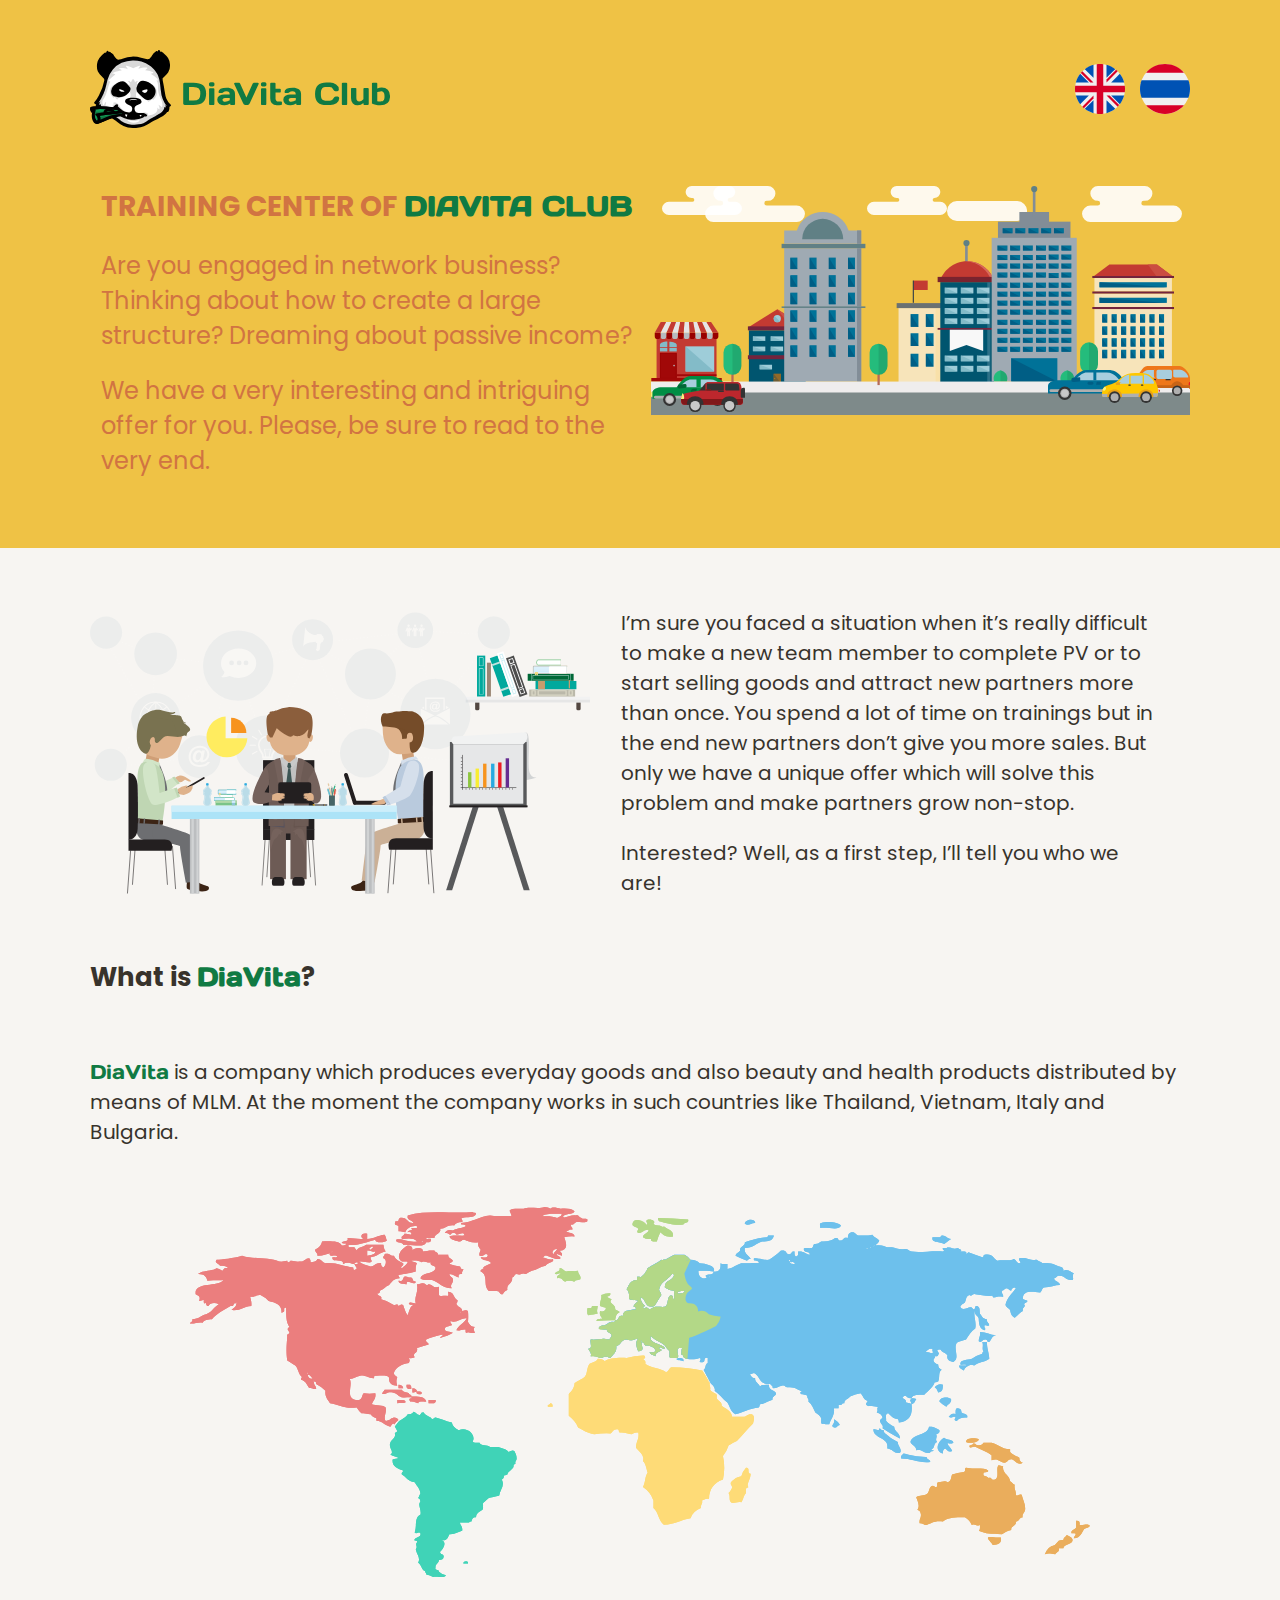
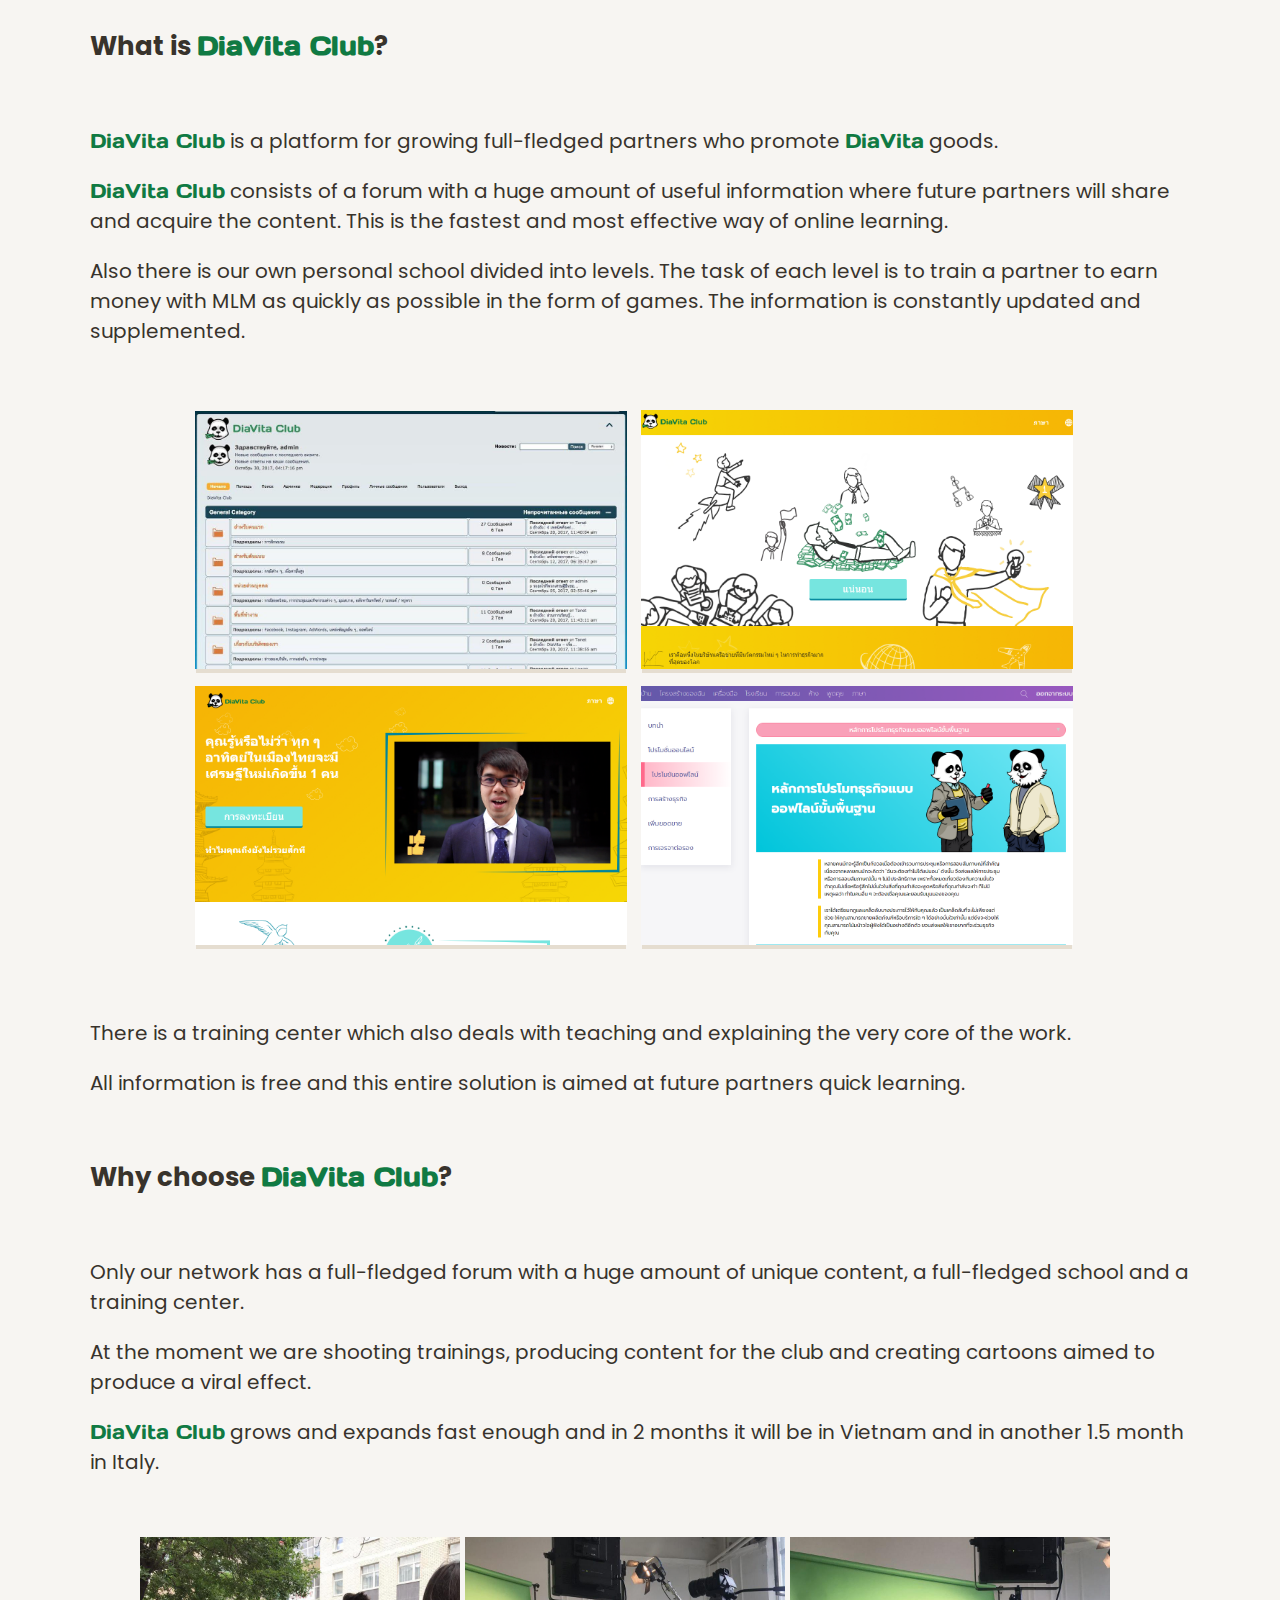
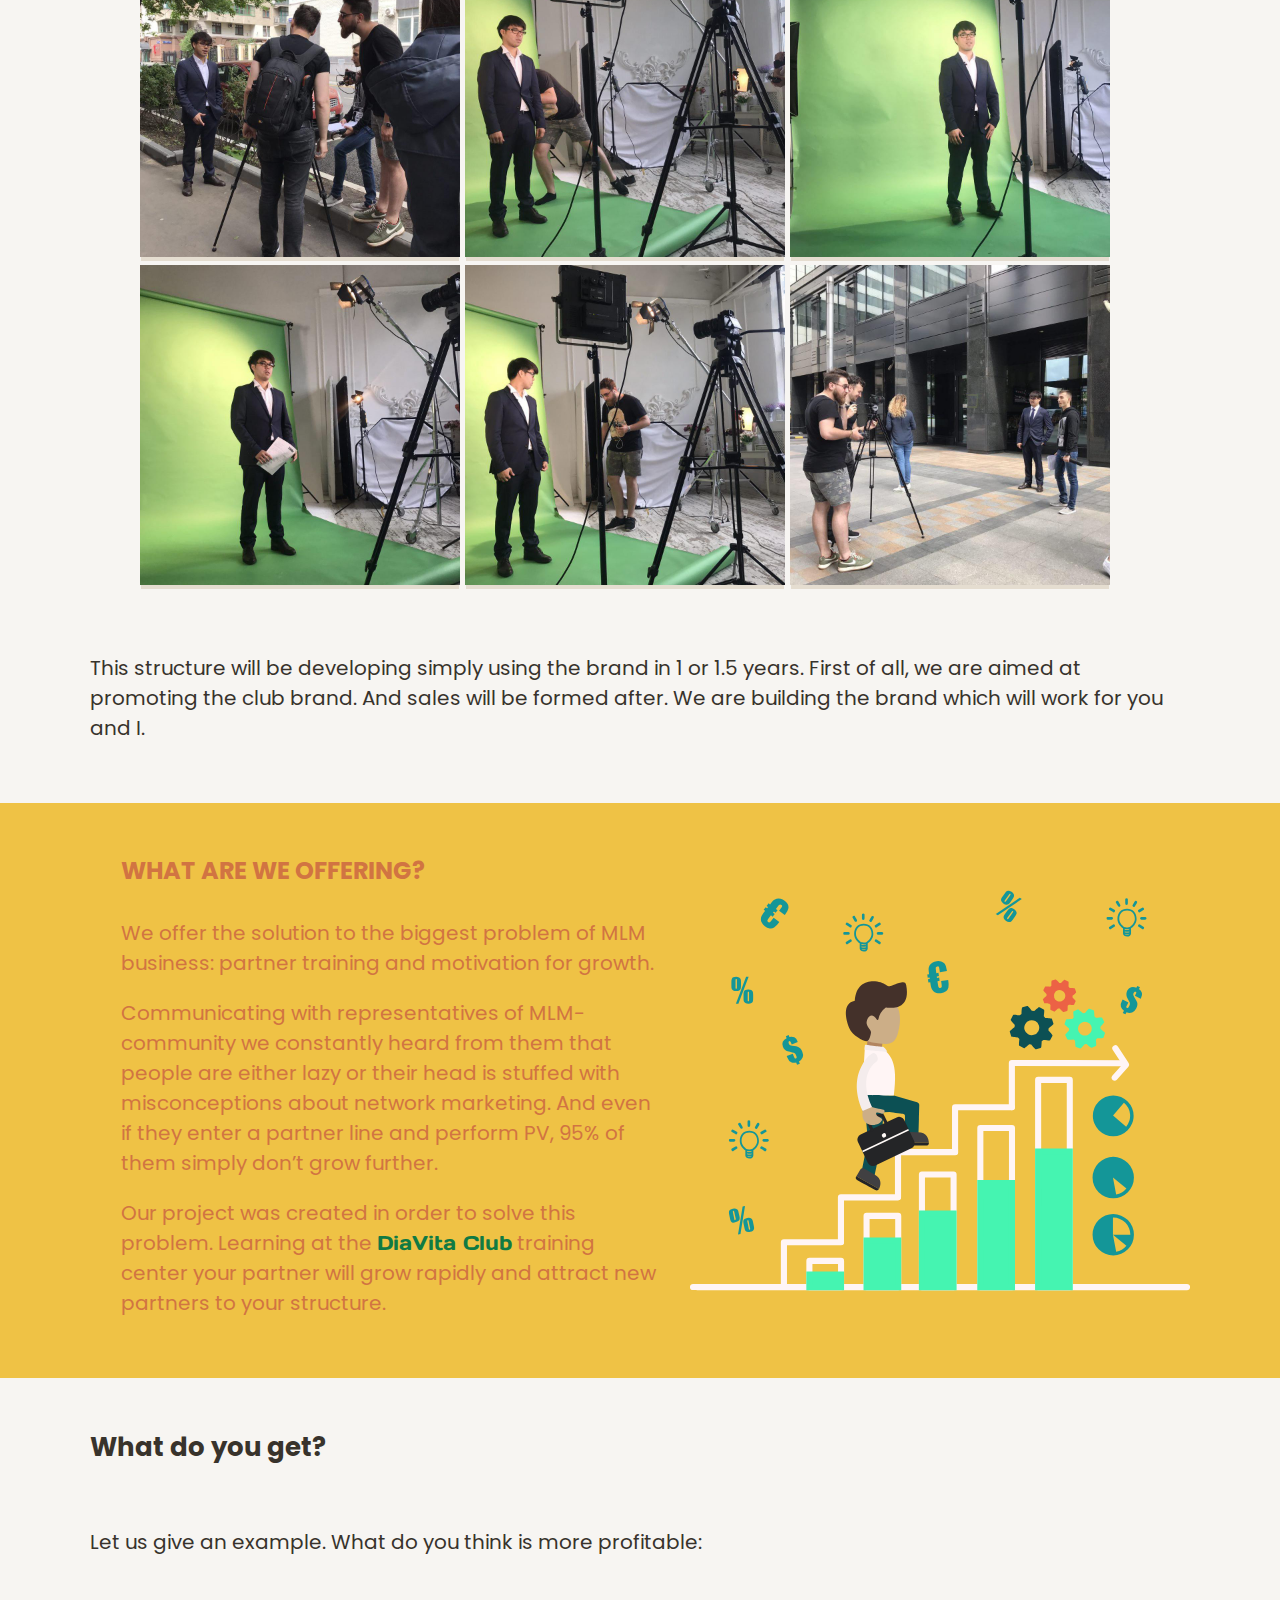
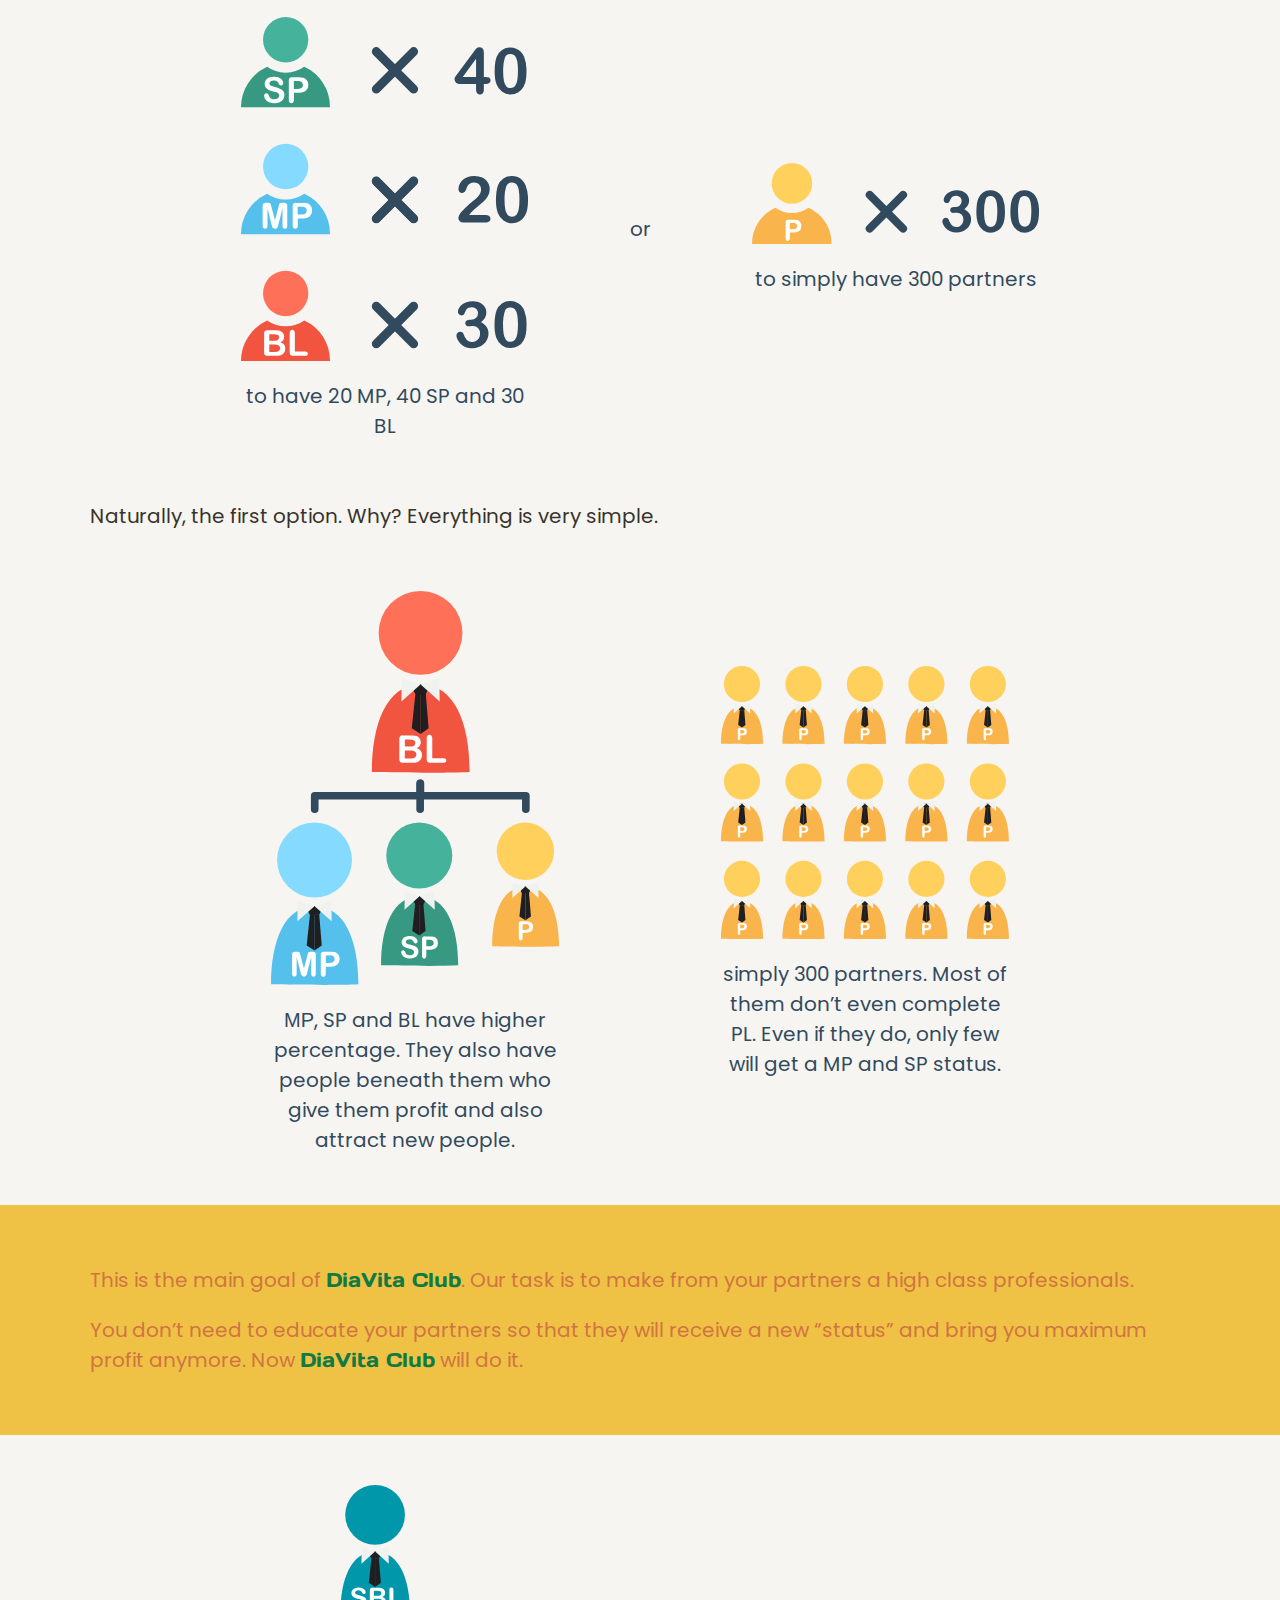
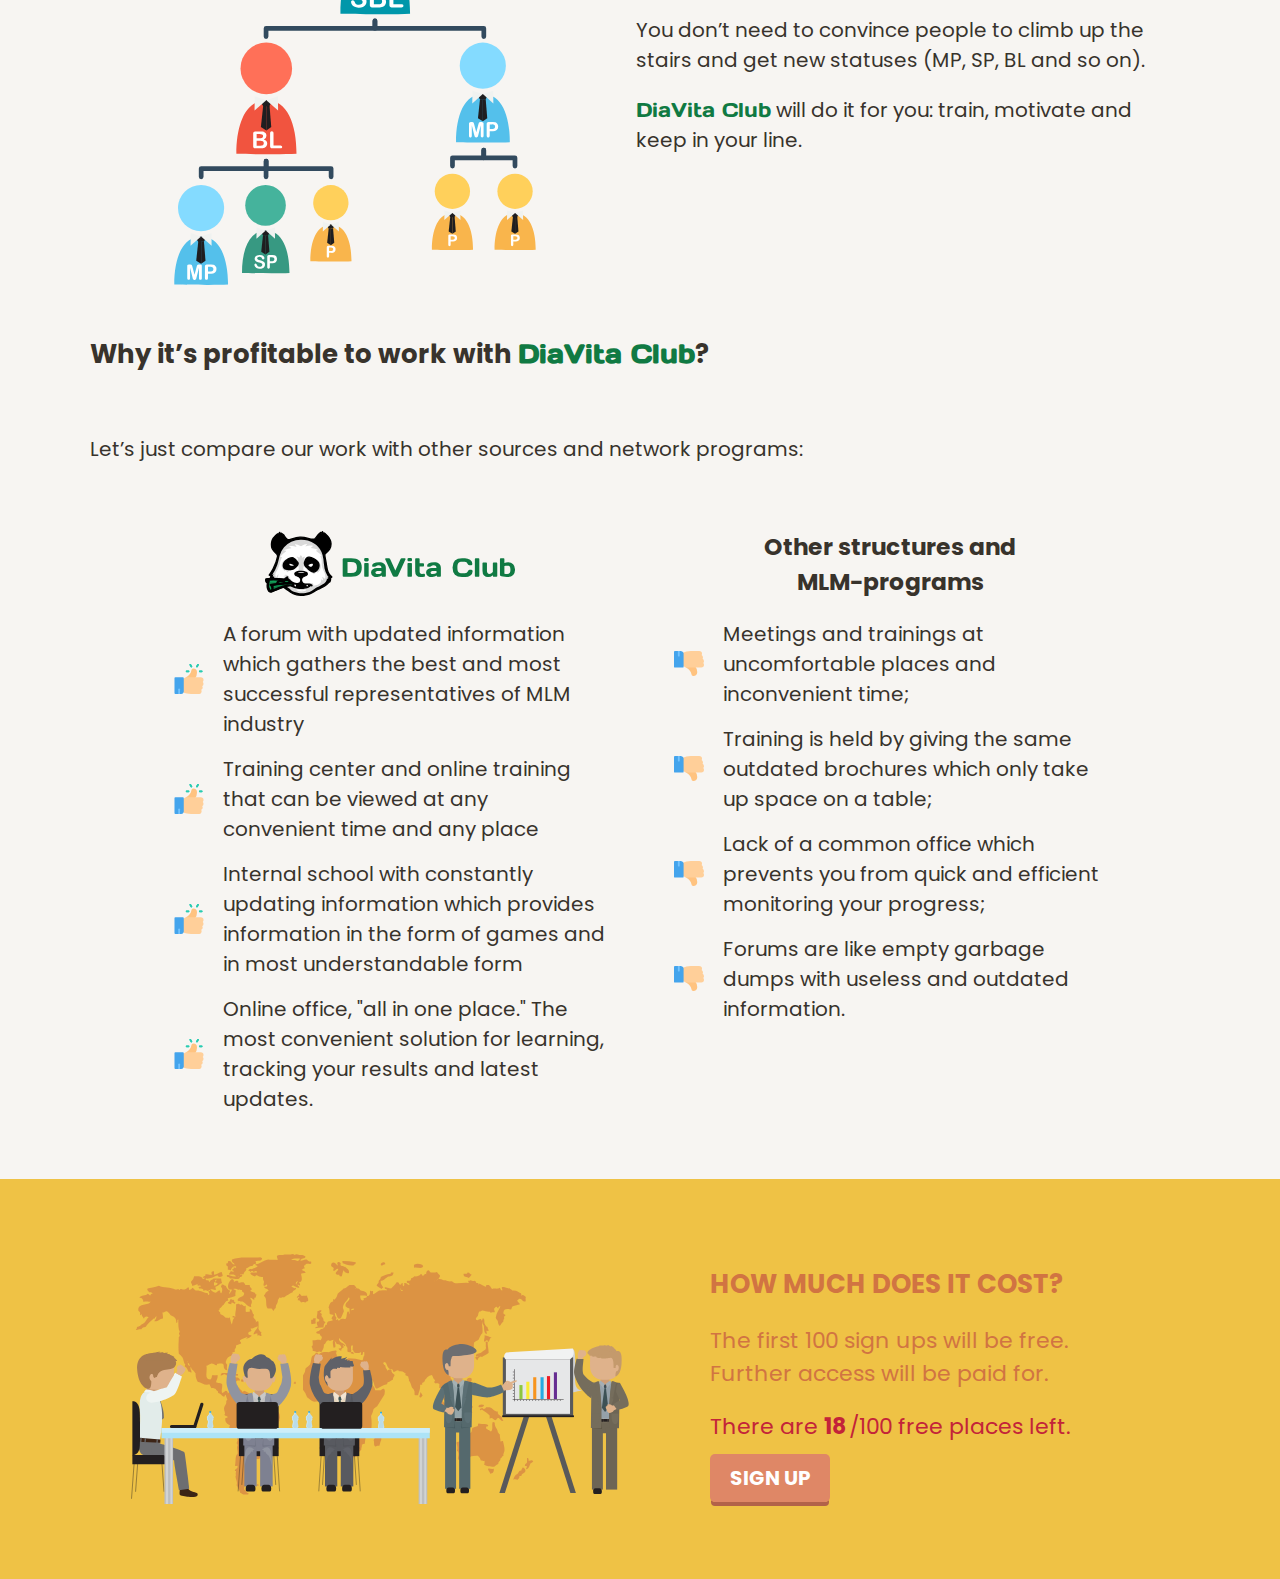
==== commit 80ba903b: "update" ====
--- a/EN.html
+++ b/EN.html
@@ -316,7 +316,11 @@
 
             <div class="box">
 
-                <img src="assets/pictures/svg/logo.svg" class="box-img" alt="DiaVita Club's logotype" />
+                <div class="box__caption">
+
+                    <img src="assets/pictures/svg/logo.svg" class="box-img" alt="DiaVita Club's logotype" />
+
+                </div>
 
                 <div class="box__container">
 
@@ -354,7 +358,11 @@
 
             <div class="box">
 
-                <h3 class="box-caption">Other structures and MLM-programs</h3>
+                <div class="box__caption">
+
+                    <h3 class="box-caption">Other structures and MLM-programs</h3>
+
+                </div>
 
                 <div class="box__container">
 
--- a/css/style.css
+++ b/css/style.css
@@ -52,16 +52,8 @@
   vertical-align: top;
   margin-top: 13.5px;
   width: 115px;
-  float: none;
+  float: right;
   margin-left: calc(100% - 420px); }
-
-.header-list--th {
-  display: inline-block;
-  list-style: none;
-  vertical-align: top;
-  margin-top: 13.5px;
-  width: 120px;
-  float: right; }
 
 .header-item {
   display: inline-block; }
@@ -514,7 +506,7 @@
   display: block;
   max-width: 250px;
   width: 100%;
-  margin: 0 auto 20px; }
+  margin: auto; }
 
 .box__container {
   display: flex;
@@ -532,11 +524,16 @@
   width: 85%;
   margin: auto; }
 
+.box__caption {
+  width: 100%;
+  min-height: 80px;
+  display: flex; }
+
 .box-caption {
   width: 60%;
   min-width: 250px;
   display: block;
-  margin: 10px auto 20px;
+  margin: auto;
   text-align: center; }
 
 /*footer*/
@@ -1044,10 +1041,6 @@
   .box-text {
     font-size: 18px; }
 
-  .box-caption {
-    margin-top: 5px;
-    font-size: 20px; }
-
   .footer {
     background: #EFC245 url("../assets/pictures/svg/success.svg") no-repeat 100% 100%;
     background-size: 70%; }
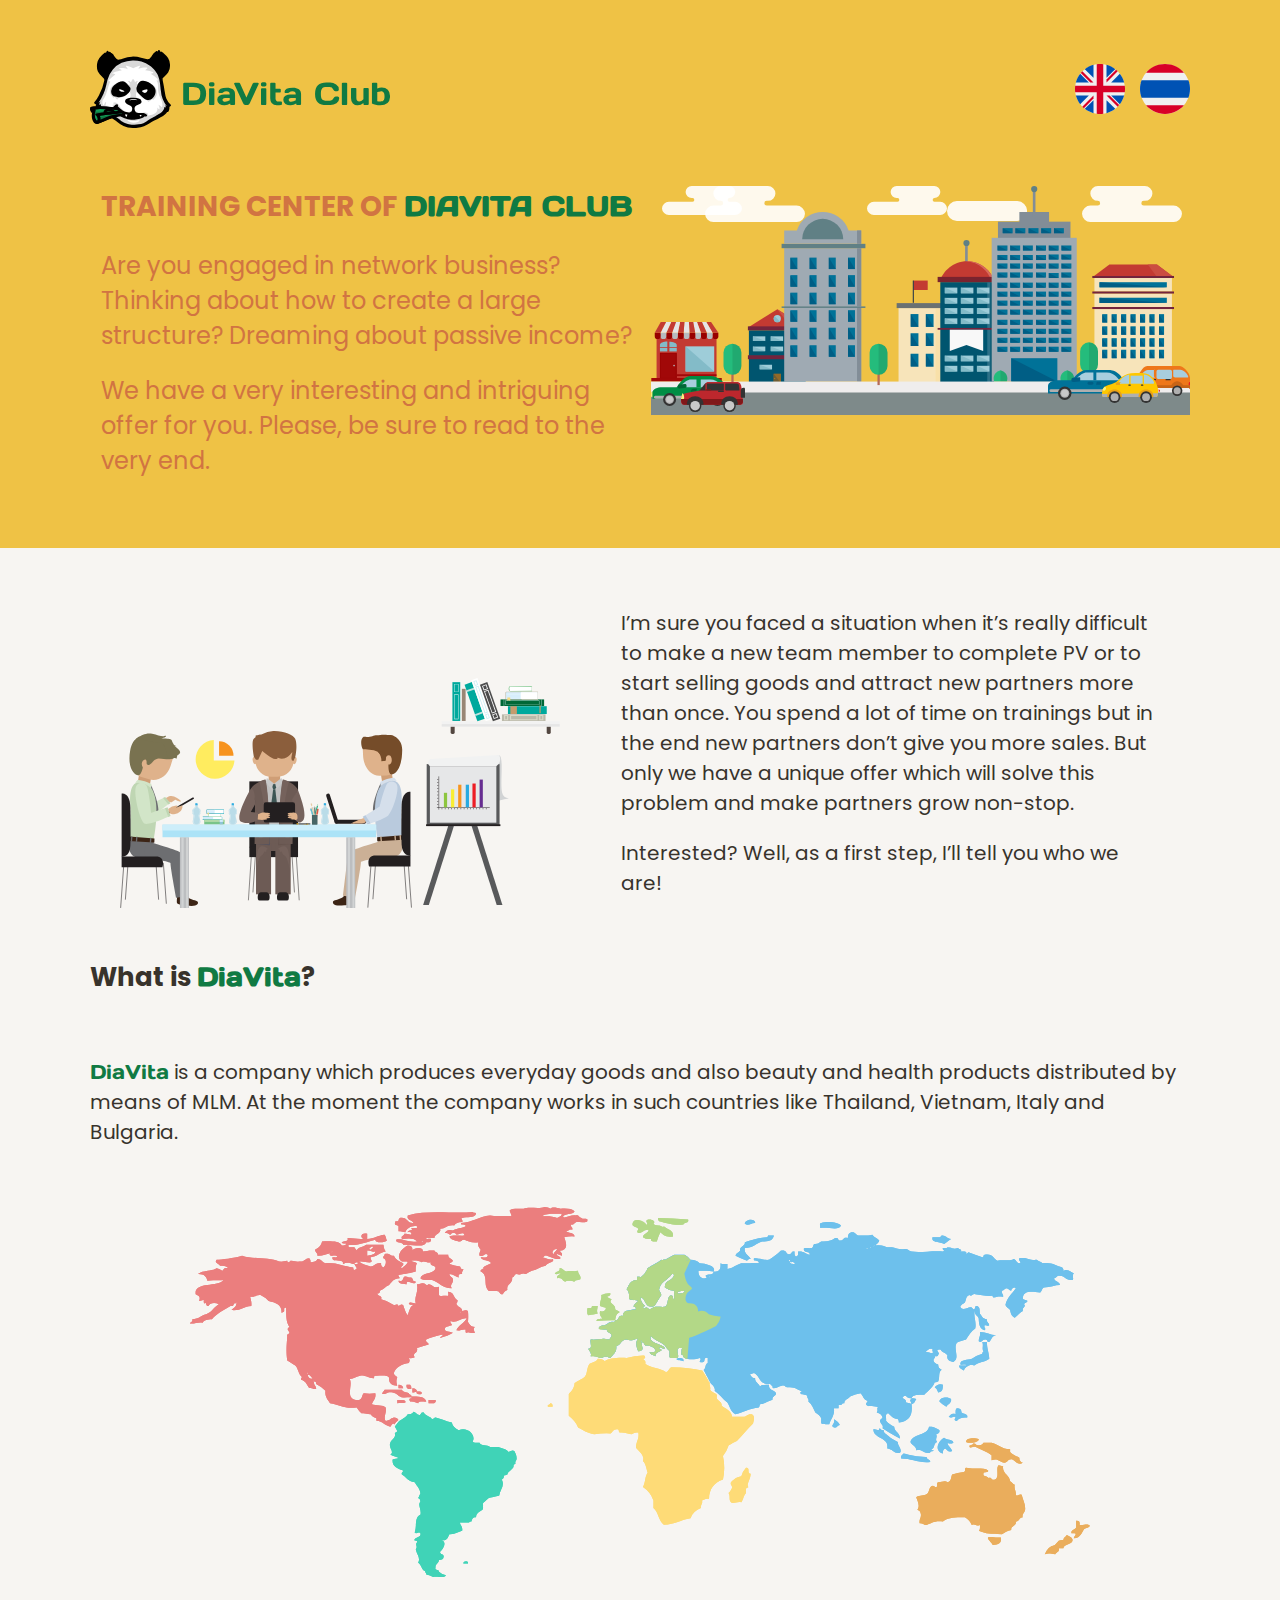
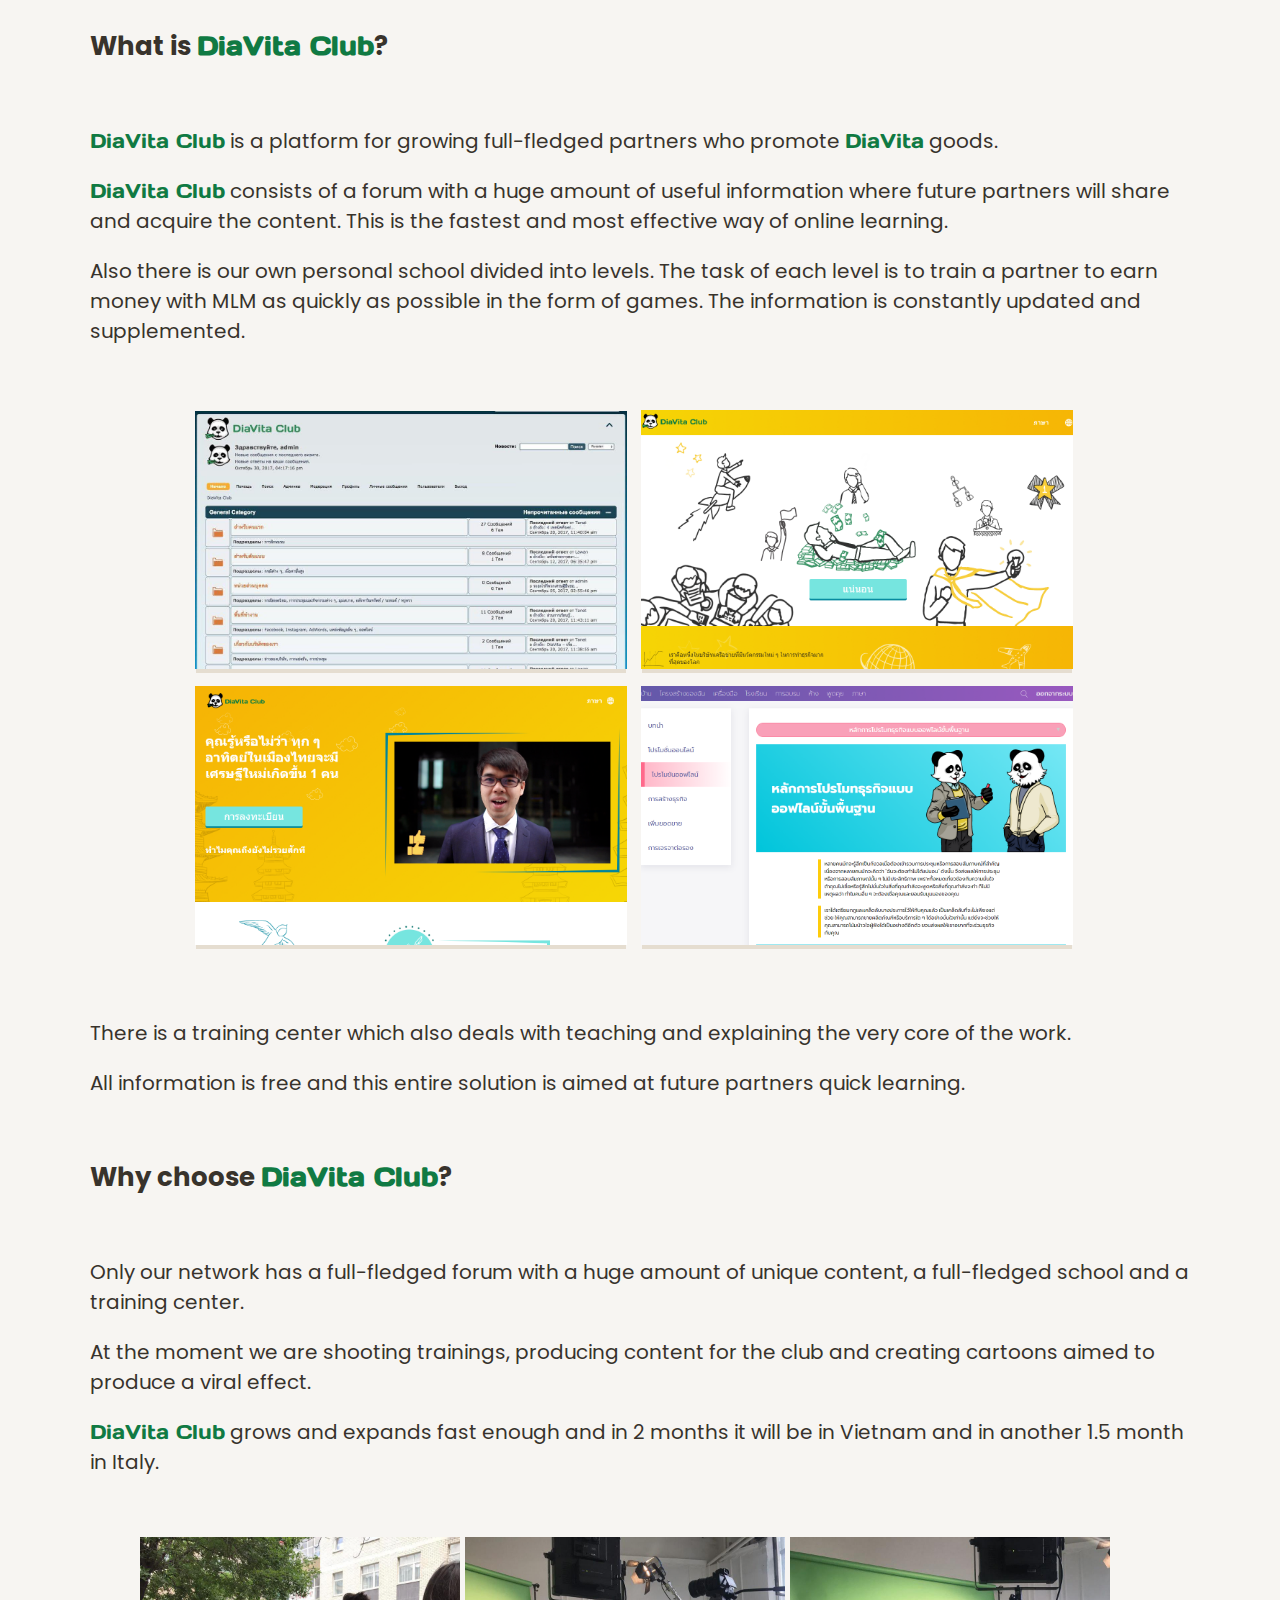
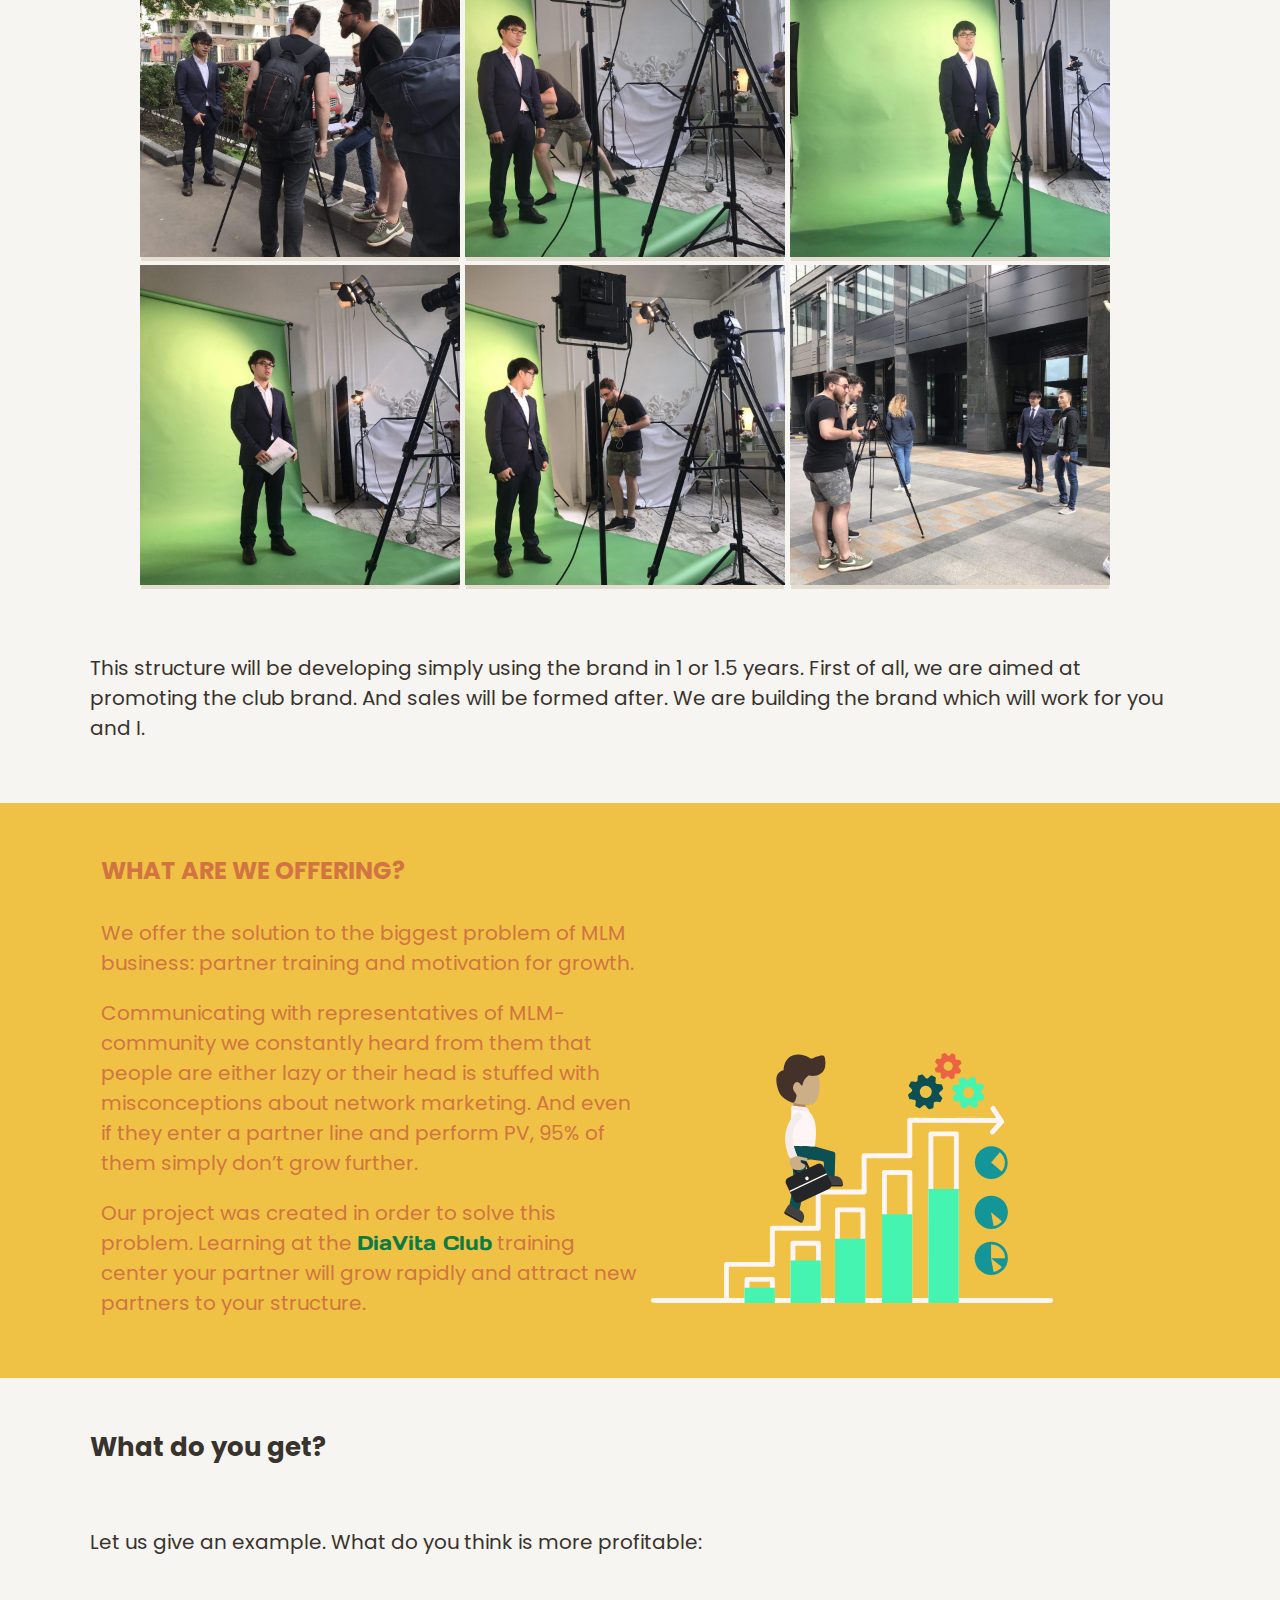
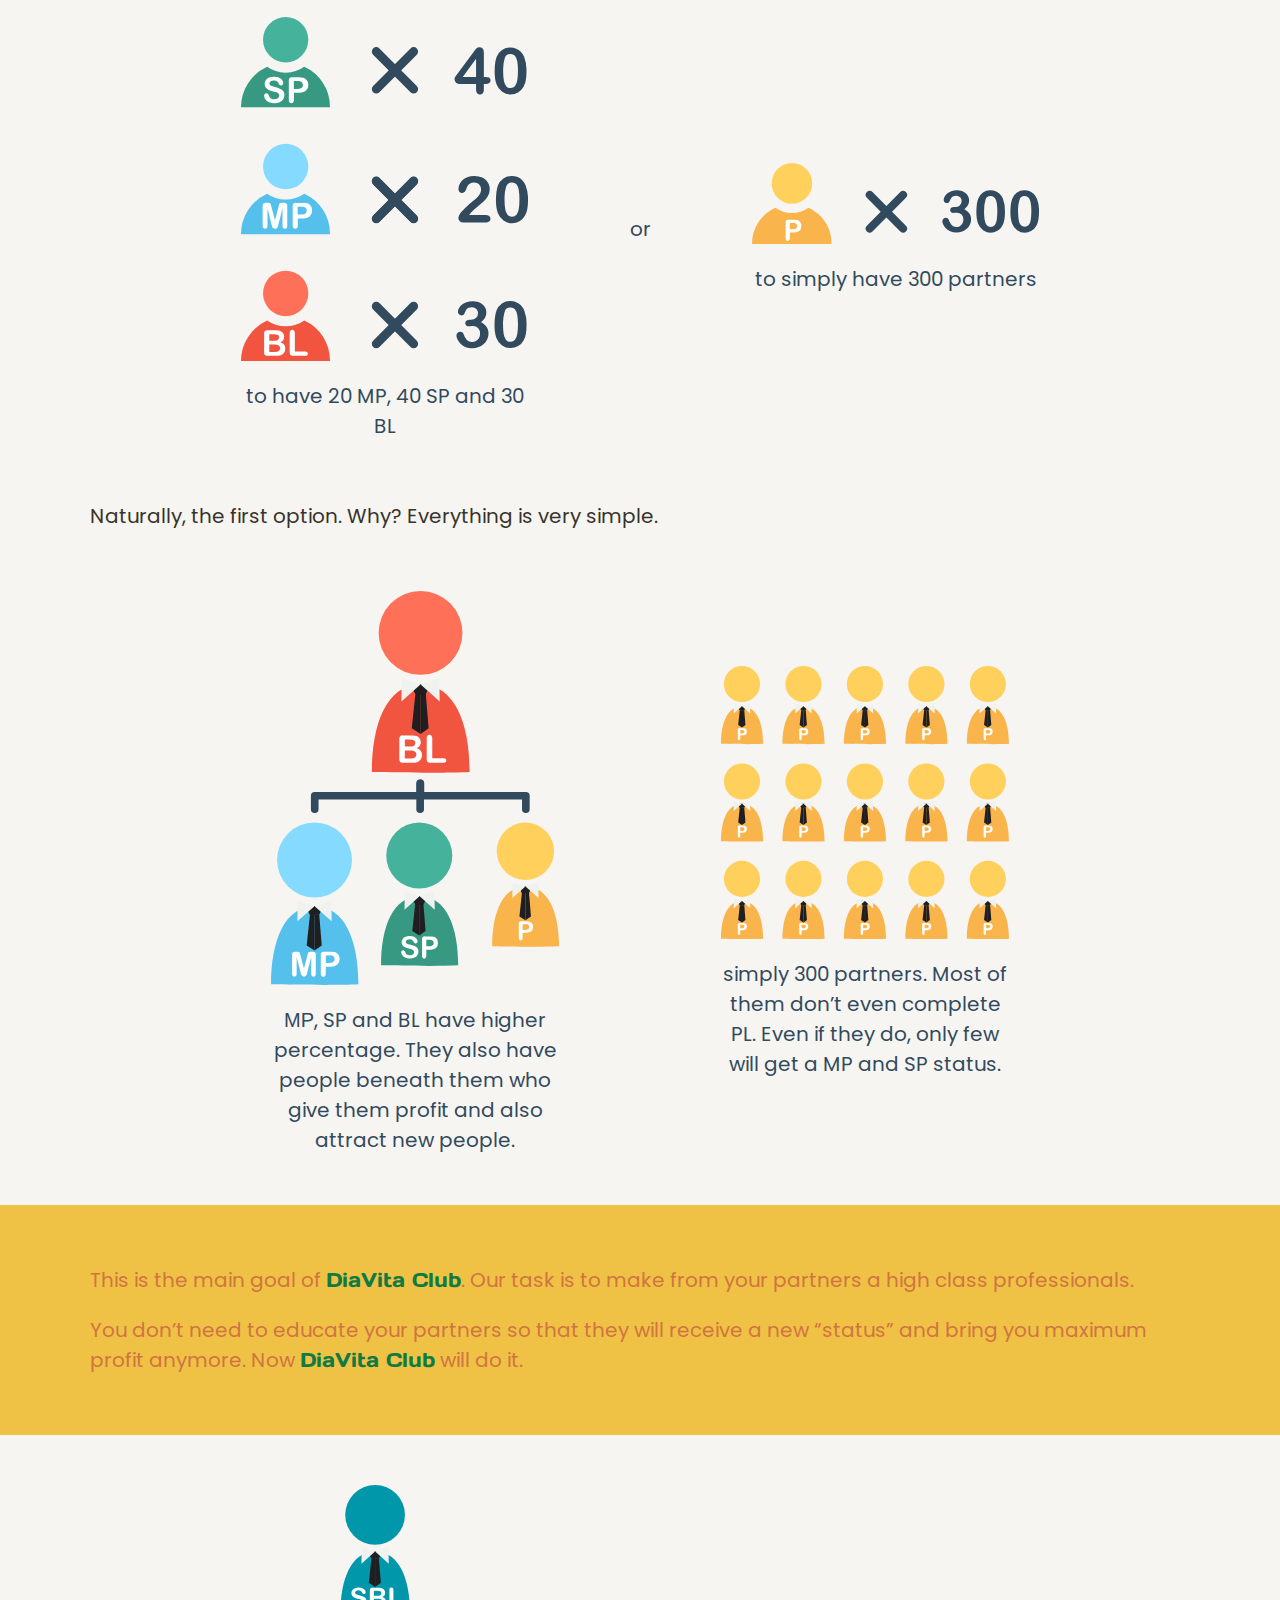
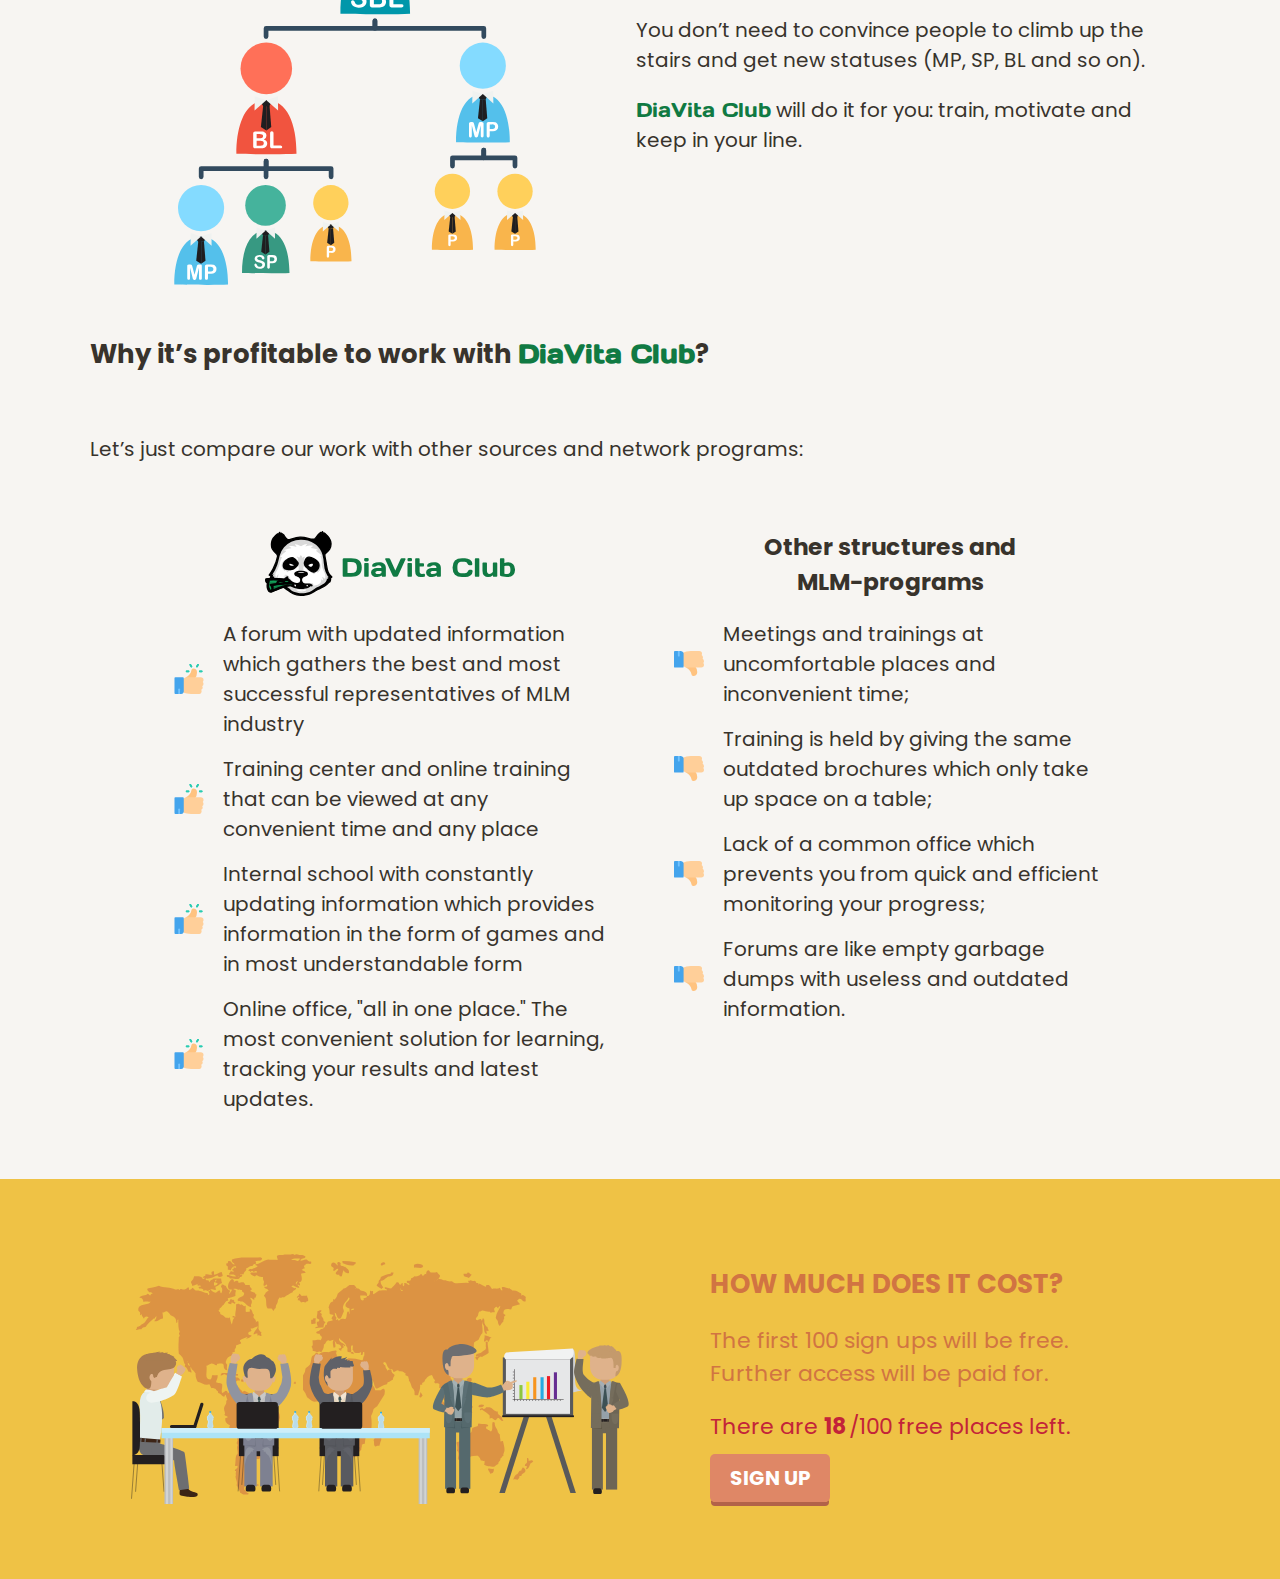
==== commit abbbd1c5: "update" ====
--- a/EN.html
+++ b/EN.html
@@ -107,7 +107,25 @@
 
         <div class="container-wrapper">
 
-            <img src="assets/pictures/svg/network.svg" class="image--left" alt="Cooperate" />
+            <div class="network__container">
+
+                <img src="assets/pictures/svg/gray-circle.svg" class="network-icon network-circle-1--small" />
+                <img src="assets/pictures/svg/gray-circle.svg" class="network-icon network-circle" />
+                <img src="assets/pictures/svg/gray-circle.svg" class="network-icon network-circle-2--small" />
+                <img src="assets/pictures/svg/earth.svg" class="network-icon network-earth" />
+                <img src="assets/pictures/svg/@.svg" class="network-icon network-sym" />
+                <img src="assets/pictures/svg/chat.svg" class="network-icon network-chat" />
+                <img src="assets/pictures/svg/light.svg" class="network-icon network-light" />
+                <img src="assets/pictures/svg/loud.svg" class="network-icon network-loud" />
+                <img src="assets/pictures/svg/gray-circle.svg" class="network-icon network-circle-1--big" />
+                <img src="assets/pictures/svg/gray-circle.svg" class="network-icon network-circle-2--big" />
+                <img src="assets/pictures/svg/coop.svg" class="network-icon network-coop" />
+                <img src="assets/pictures/svg/email.svg" class="network-icon network-email" />
+                <img src="assets/pictures/svg/gray-circle.svg" class="network-icon network-circle-3-small" />
+
+                <img src="assets/pictures/svg/networking.svg" class="network-img" alt="Cooperate" />
+
+            </div>
 
             <div class="container">
 
@@ -119,7 +137,25 @@
 
             </div>
 
-            <img src="assets/pictures/svg/network.svg" class="image--bottom" alt="Cooperate" />
+            <div class="network__container--hide">
+
+                <img src="assets/pictures/svg/gray-circle.svg" class="network-icon network-circle-1--small" />
+                <img src="assets/pictures/svg/gray-circle.svg" class="network-icon network-circle" />
+                <img src="assets/pictures/svg/gray-circle.svg" class="network-icon network-circle-2--small" />
+                <img src="assets/pictures/svg/earth.svg" class="network-icon network-earth" />
+                <img src="assets/pictures/svg/@.svg" class="network-icon network-sym" />
+                <img src="assets/pictures/svg/chat.svg" class="network-icon network-chat" />
+                <img src="assets/pictures/svg/light.svg" class="network-icon network-light" />
+                <img src="assets/pictures/svg/loud.svg" class="network-icon network-loud" />
+                <img src="assets/pictures/svg/gray-circle.svg" class="network-icon network-circle-1--big" />
+                <img src="assets/pictures/svg/gray-circle.svg" class="network-icon network-circle-2--big" />
+                <img src="assets/pictures/svg/coop.svg" class="network-icon network-coop" />
+                <img src="assets/pictures/svg/email.svg" class="network-icon network-email" />
+                <img src="assets/pictures/svg/gray-circle.svg" class="network-icon network-circle-3-small" />
+
+                <img src="assets/pictures/svg/networking.svg" class="network-img" alt="Cooperate" />
+
+            </div>
 
         </div>
 
@@ -212,14 +248,46 @@
             <p class="text--orange">Communicating with representatives of MLM-community we constantly heard from them
                 that people are either lazy or their head is stuffed with misconceptions about network marketing. And
                 even if they enter a partner line and perform PV, 95% of them simply don’t grow further.</p>
-            <img src="assets/pictures/svg/progress.svg" class="image--hide" alt="Progress" />
+
+            <div class="progress__container--hide">
+
+                <img src="assets/pictures/svg/left-percent.svg" class="progress-icon progress-percent--left" />
+                <img src="assets/pictures/svg/bulb.svg" class="progress-icon progress-bulb--left" />
+                <img src="assets/pictures/svg/left-dll.svg" class="progress-icon progress-doll--left" />
+                <img src="assets/pictures/svg/percent.svg" class="progress-icon progress-percent" />
+                <img src="assets/pictures/svg/right-eur.svg" class="progress-icon progress-euro--left" />
+                <img src="assets/pictures/svg/bulb.svg" class="progress-icon progress-bulb" />
+                <img src="assets/pictures/svg/right-eur.svg" class="progress-icon progress-eur--right" />
+                <img src="assets/pictures/svg/percent.svg" class="progress-icon progress-percent--right" />
+                <img src="assets/pictures/svg/bulb.svg" class="progress-icon progress-bulb--right" />
+                <img src="assets/pictures/svg/right-doll.svg" class="progress-icon progress-doll--right" />
+
+                <img src="assets/pictures/svg/progress.svg" class="progress-img" alt="Progress" />
+
+            </div>
+
             <p class="text--orange">Our project was created in order to solve this problem. Learning at the
                 <span class="diavita">DiaVita Club</span> training center your partner will grow rapidly and attract
                 new partners to your structure.</p>
 
         </div>
 
-        <img src="assets/pictures/svg/progress.svg" class="image--right" alt="Progress" />
+        <div class="progress__container">
+
+            <img src="assets/pictures/svg/left-percent.svg" class="progress-icon progress-percent--left" />
+            <img src="assets/pictures/svg/bulb.svg" class="progress-icon progress-bulb--left" />
+            <img src="assets/pictures/svg/left-dll.svg" class="progress-icon progress-doll--left" />
+            <img src="assets/pictures/svg/percent.svg" class="progress-icon progress-percent" />
+            <img src="assets/pictures/svg/right-eur.svg" class="progress-icon progress-euro--left" />
+            <img src="assets/pictures/svg/bulb.svg" class="progress-icon progress-bulb" />
+            <img src="assets/pictures/svg/right-eur.svg" class="progress-icon progress-eur--right" />
+            <img src="assets/pictures/svg/percent.svg" class="progress-icon progress-percent--right" />
+            <img src="assets/pictures/svg/bulb.svg" class="progress-icon progress-bulb--right" />
+            <img src="assets/pictures/svg/right-doll.svg" class="progress-icon progress-doll--right" />
+
+            <img src="assets/pictures/svg/progress.svg" class="progress-img" alt="Progress" />
+
+        </div>
 
     </div>
 
--- a/css/style.css
+++ b/css/style.css
@@ -254,14 +254,149 @@
 .wrapper--white {
   min-height: 400px; }
 
-.image--left {
+.network__container {
   display: inline-block;
   max-width: 500px;
-  width: 49%; }
-
-.image--bottom {
+  width: 49%;
+  position: relative;
+  z-index: 2; }
+
+.network__container--hide {
   display: none; }
 
+.network-img {
+  position: absolute;
+  bottom: 0;
+  width: 100%;
+  max-height: 230px;
+  z-index: 2; }
+
+.network-icon {
+  position: absolute;
+  z-index: 1;
+  width: 0; }
+
+.network-circle-1--small {
+  top: 2%;
+  left: 4%;
+  animation: for30 0.4s ease-in forwards; }
+
+.network-circle-2--small {
+  top: 50%;
+  left: 0;
+  animation: for30 0.4s ease-in 0.2s forwards; }
+
+.network-circle-3-small {
+  top: 3%;
+  left: 80%;
+  animation: for30 0.4s ease-in 0.1s forwards; }
+
+.network-circle {
+  top: 4%;
+  left: 13%;
+  animation: for35 0.4s ease-in 0.05s forwards; }
+
+.network-earth {
+  top: 25%;
+  left: 8%;
+  animation: for50 0.4s ease-in 0.15s forwards; }
+
+.network-sym {
+  top: 30%;
+  left: 20%;
+  animation: for40 0.4s ease-in 0.1s forwards; }
+
+.network-chat {
+  top: 5%;
+  left: 30%;
+  animation: for80 0.4s ease-in 0.38s forwards; }
+
+.network-light {
+  top: 35%;
+  left: 37%;
+  animation: for55 0.4s ease-in 0.1s forwards; }
+
+.network-loud {
+  top: 1%;
+  left: 50%;
+  animation: for50 0.4s ease-in 0.3s forwards; }
+
+.network-circle-1--big {
+  top: 22%;
+  left: 57%;
+  animation: for37 0.4s ease-in forwards; }
+
+.network-circle-2--big {
+  top: 37%;
+  left: 51%;
+  animation: for37 0.4s ease-in 0.25s forwards; }
+
+.network-coop {
+  top: 2%;
+  left: 65%;
+  animation: for40 0.4s ease-in 0.35s forwards; }
+
+.network-email {
+  top: 37%;
+  left: 60%;
+  animation: for55 0.4s ease-in forwards; }
+
+@keyframes for30 {
+  0% {
+    width: 0;
+    height: 0; }
+  75% {
+    width: 35px; }
+  100% {
+    width: 30px; } }
+@keyframes for35 {
+  0% {
+    width: 0;
+    height: 0; }
+  75% {
+    width: 40px; }
+  100% {
+    width: 35px; } }
+@keyframes for37 {
+  0% {
+    width: 0;
+    height: 0; }
+  75% {
+    width: 42px; }
+  100% {
+    width: 37px; } }
+@keyframes for40 {
+  0% {
+    width: 0;
+    height: 0; }
+  75% {
+    width: 45px; }
+  100% {
+    width: 40px; } }
+@keyframes for50 {
+  0% {
+    width: 0;
+    height: 0; }
+  75% {
+    width: 55px; }
+  100% {
+    width: 50px; } }
+@keyframes for55 {
+  0% {
+    width: 0;
+    height: 0; }
+  75% {
+    width: 60px; }
+  100% {
+    width: 55px; } }
+@keyframes for80 {
+  0% {
+    width: 0;
+    height: 0; }
+  75% {
+    width: 85px; }
+  100% {
+    width: 80px; } }
 .text {
   padding: 10px 0;
   box-sizing: border-box; }
@@ -447,14 +582,83 @@
   padding: 10px 0;
   box-sizing: border-box; }
 
-.image--right {
-  display: inline-block;
-  max-width: 500px;
-  width: 49%; }
-
-.image--hide {
+.progress__container {
+  display: inline-block;
+  width: 49%;
+  position: relative;
+  max-height: 450px; }
+
+.progress__container--hide {
   display: none; }
 
+.progress-img {
+  position: absolute;
+  z-index: 2;
+  max-height: 250px;
+  bottom: 0; }
+
+.progress-icon {
+  position: absolute;
+  z-index: 1;
+  transform-origin: 50% 50%;
+  height: 0; }
+
+.progress-percent--left {
+  top: 80%;
+  left: 5%;
+  animation: showSymbol 0.2s ease-in 0.1s forwards; }
+
+.progress-bulb--left {
+  top: 70%;
+  left: 25%;
+  animation: showSymbol 0.4s ease-in 0.2s forwards; }
+
+.progress-doll--left {
+  top: 55%;
+  left: 17%;
+  animation: showSymbol 0.3s ease-in 0.05s forwards; }
+
+.progress-percent {
+  top: 40%;
+  left: 25%;
+  animation: showSymbol 0.4s ease-in forwards; }
+
+.progress-euro--left {
+  top: 20%;
+  left: 32%;
+  animation: showSymbol 0.2s ease-in 0.25s forwards; }
+
+.progress-bulb {
+  top: 27%;
+  left: 5%;
+  animation: showSymbol 0.4s ease-in 0.15s forwards; }
+
+.progress-eur--right {
+  transform: rotate(-60deg);
+  top: 35%;
+  left: 55%;
+  animation: showSymbol 0.25s ease-in forwards; }
+
+.progress-percent--right {
+  top: 10%;
+  left: 65%;
+  animation: showSymbol 0.4s ease-in 0.05s forwards; }
+
+.progress-bulb--right {
+  top: 5%;
+  left: 80%;
+  animation: showSymbol 0.3s ease-in 0.15s forwards; }
+
+.progress-doll--right {
+  top: 27%;
+  left: 73%;
+  animation: showSymbol 0.4s ease-in 0.2s forwards; }
+
+@keyframes showSymbol {
+  75% {
+    height: calc(40px + 0.5%); }
+  100% {
+    height: 40px; } }
 .scheme__container {
   margin: 50px auto;
   max-width: 900px;
@@ -612,6 +816,22 @@
     top: -6px; }
   100% {
     text-shadow: none; } }
+@media screen and (min-width: 992px) and (max-width: 1024px) {
+  .header__container {
+    margin-top: 50px; }
+
+  .network__container {
+    max-height: 300px;
+    margin-top: 50px; }
+
+  .town {
+    bottom: 28%; }
+
+  .photo__container {
+    max-width: 650px; }
+
+  .progress__container {
+    margin-top: 50px; } }
 @media screen and (max-width: 992px) {
   .container--wide {
     width: 100%; }
@@ -776,7 +996,9 @@
       left: calc(100% - 90px); }
     100% {
       transform: scale(1, 1);
-      left: 0; } } }
+      left: 0; } }
+  .progress__container {
+    margin-top: 50px; } }
 @media screen and (min-width: 769px) {
   .btn-down {
     display: none; } }
@@ -801,7 +1023,9 @@
       -moz-box-shadow: 0 5px 0px -1px #bf6e4a;
       box-shadow: 0 5px 0px -1px #bf6e4a; }
 
-  .header__container {
+  .header__container,
+  .network__container,
+  .progress__container {
     display: none; }
 
   .header__container--hide {
@@ -975,11 +1199,13 @@
     display: block; }
 
   .photo {
-    width: 32%; } }
+    width: 32%; }
+
+  .network__container {
+    max-height: 300px;
+    margin-top: 50px; } }
 @media screen and (min-width: 481px) and (max-width: 768px) {
   .header-img,
-  .image--left,
-  .image--right,
   .footer-img {
     display: none; }
 
@@ -990,10 +1216,17 @@
     margin-left: 0;
     float: right; }
 
+  .network__container--hide {
+    display: block;
+    position: relative;
+    min-height: 300px;
+    margin: 20px auto 0;
+    width: 80%; }
+
+  .network-img {
+    left: 5%; }
+
   .container-wrapper {
-    display: block; }
-
-  .image--bottom {
     display: block; }
 
   .container:first-child,
@@ -1001,10 +1234,6 @@
     width: 100%;
     display: block; }
 
-  .container-wrapper:first-child {
-    background: url("../assets/pictures/svg/network.svg") no-repeat 0 110%;
-    background-size: 70%; }
-
   .map__container {
     display: none; }
 
@@ -1017,10 +1246,12 @@
   .photo {
     width: 49%; }
 
-  .image--hide {
-    display: block;
-    width: 70%;
-    margin: 10px auto 20px; }
+  .progress__container--hide {
+    display: block;
+    min-height: 400px;
+    max-width: 500px;
+    margin: 0 auto 20px;
+    position: relative; }
 
   .scheme__container,
   .wrapper--white {
@@ -1042,8 +1273,15 @@
     font-size: 18px; }
 
   .footer {
-    background: #EFC245 url("../assets/pictures/svg/success.svg") no-repeat 100% 100%;
-    background-size: 70%; }
+    position: relative;
+    height: 550px; }
+
+  .footer--bottom {
+    display: block;
+    position: absolute;
+    right: 0;
+    bottom: 0;
+    width: 80%; }
 
   .footer__container {
     width: 100%; } }
@@ -1051,6 +1289,13 @@
   .header__container--hide {
     min-height: 205px; }
 
+  .network__container--hide {
+    display: block;
+    position: relative;
+    min-height: 280px;
+    margin: 20px auto 0;
+    width: 100%; }
+
   .caption--top {
     padding-bottom: 20px; }
 
@@ -1102,15 +1347,10 @@
     font-size: 22px; }
 
   .header-img,
-  .image--left,
-  .image--right,
   .footer-img {
     display: none; }
 
   .container-wrapper {
-    display: block; }
-
-  .image--bottom {
     display: block; }
 
   .container:first-child,
@@ -1143,10 +1383,12 @@
   .photo {
     margin-bottom: 10px; }
 
-  .image--hide {
-    display: block;
-    width: 80%;
-    margin: 10px auto; }
+  .progress__container--hide {
+    display: block;
+    min-height: 470px;
+    max-width: 460px;
+    margin: 0 auto 20px;
+    position: relative; }
 
   .scheme__container {
     margin: 20px auto; }
@@ -1185,13 +1427,21 @@
   .box {
     width: 100%; }
 
+  .footer {
+    position: relative;
+    height: 500px; }
+
   .footer--bottom {
     display: block;
-    width: 98%;
-    margin: 0 auto; }
+    position: absolute;
+    right: 0;
+    bottom: 0;
+    width: 90%;
+    z-index: 0; }
 
   .footer__container {
-    width: 100%; } }
+    width: 100%;
+    z-index: 1; } }
 @media screen and (max-width: 320px) {
   .header__container--hide {
     min-height: 135px; }
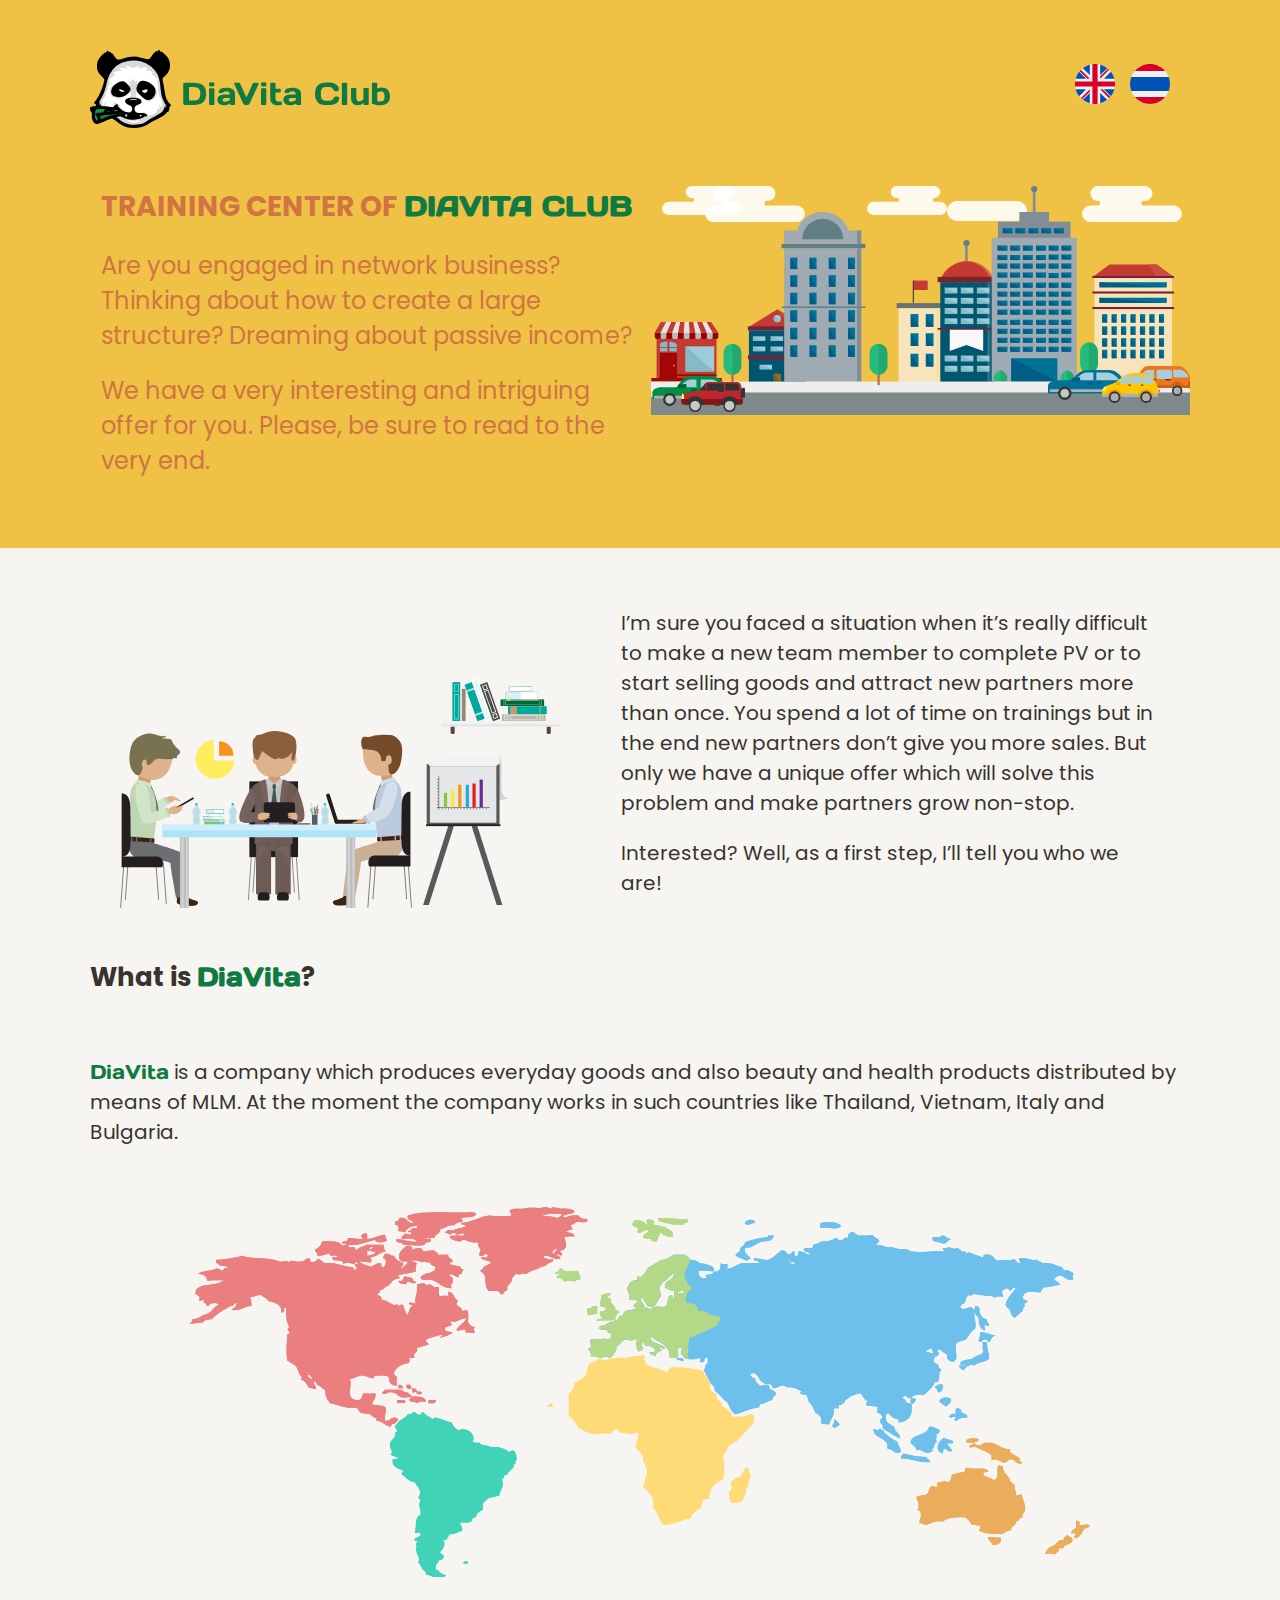
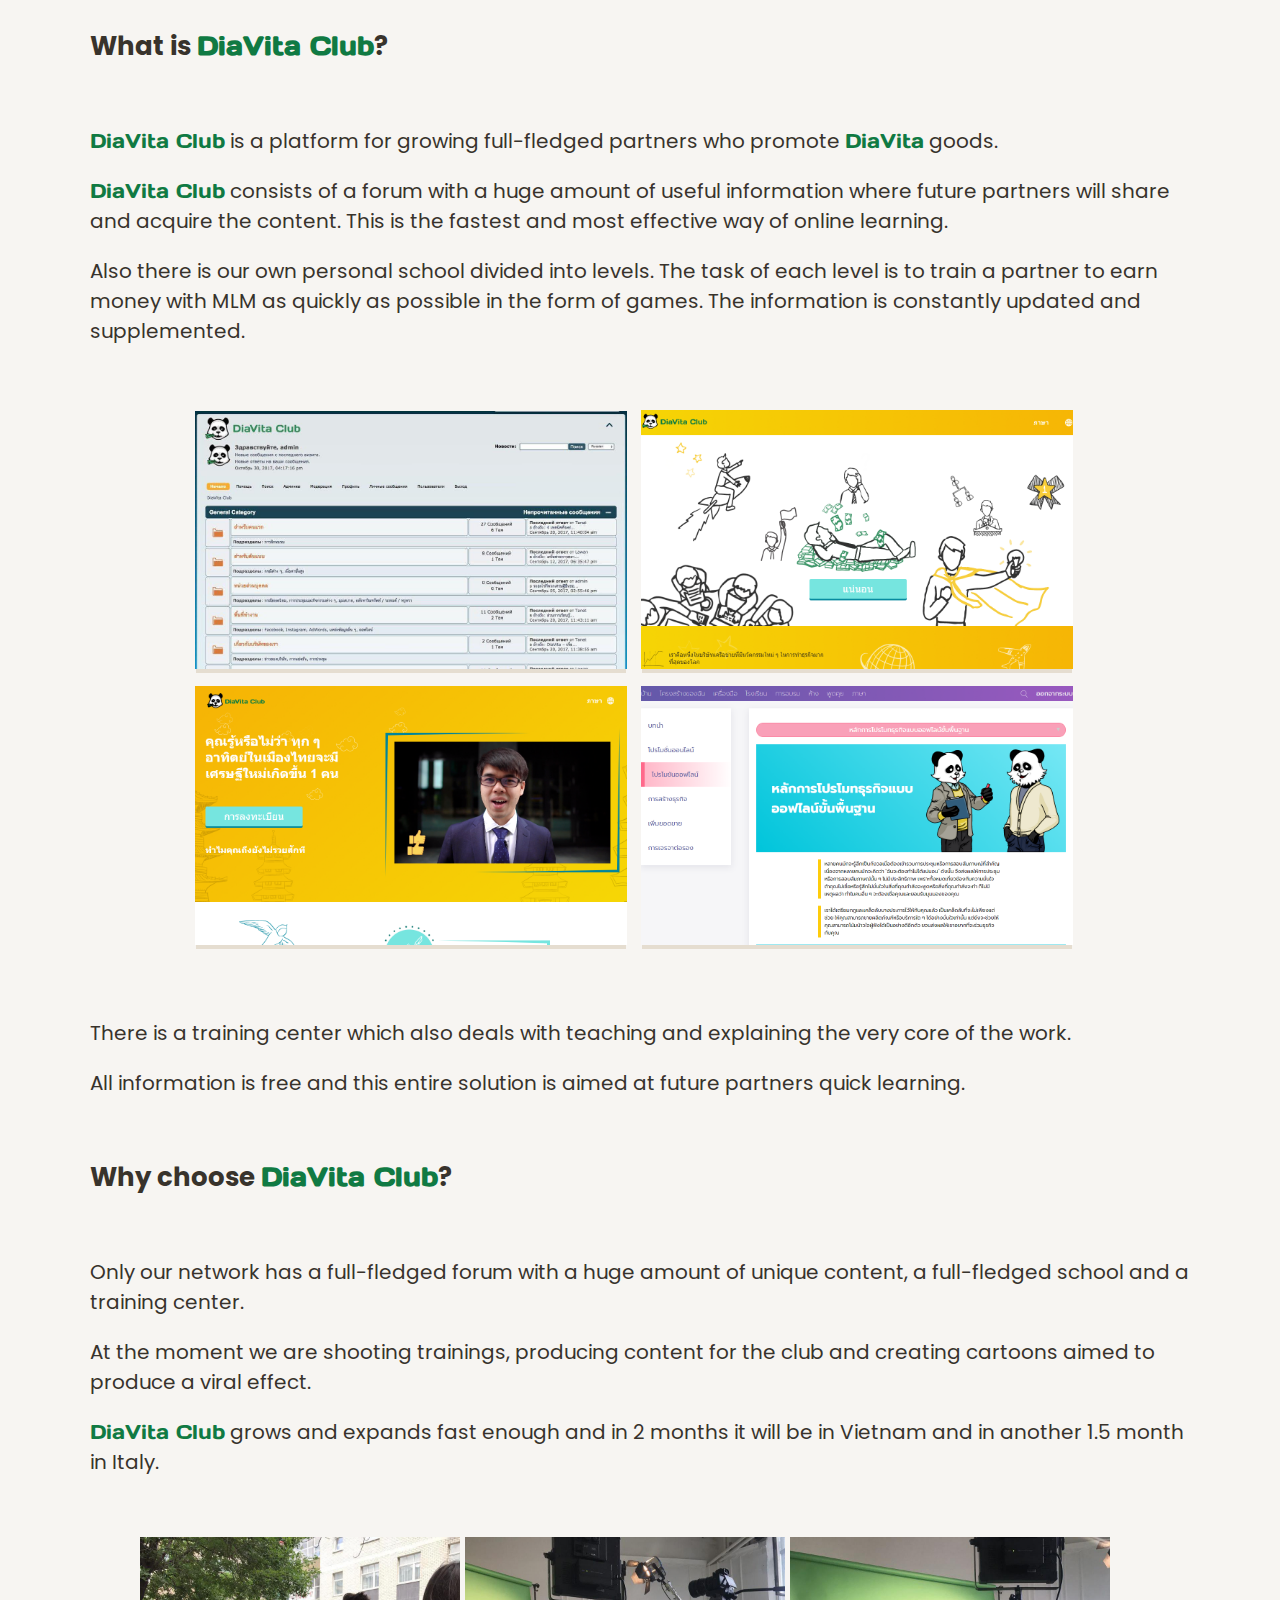
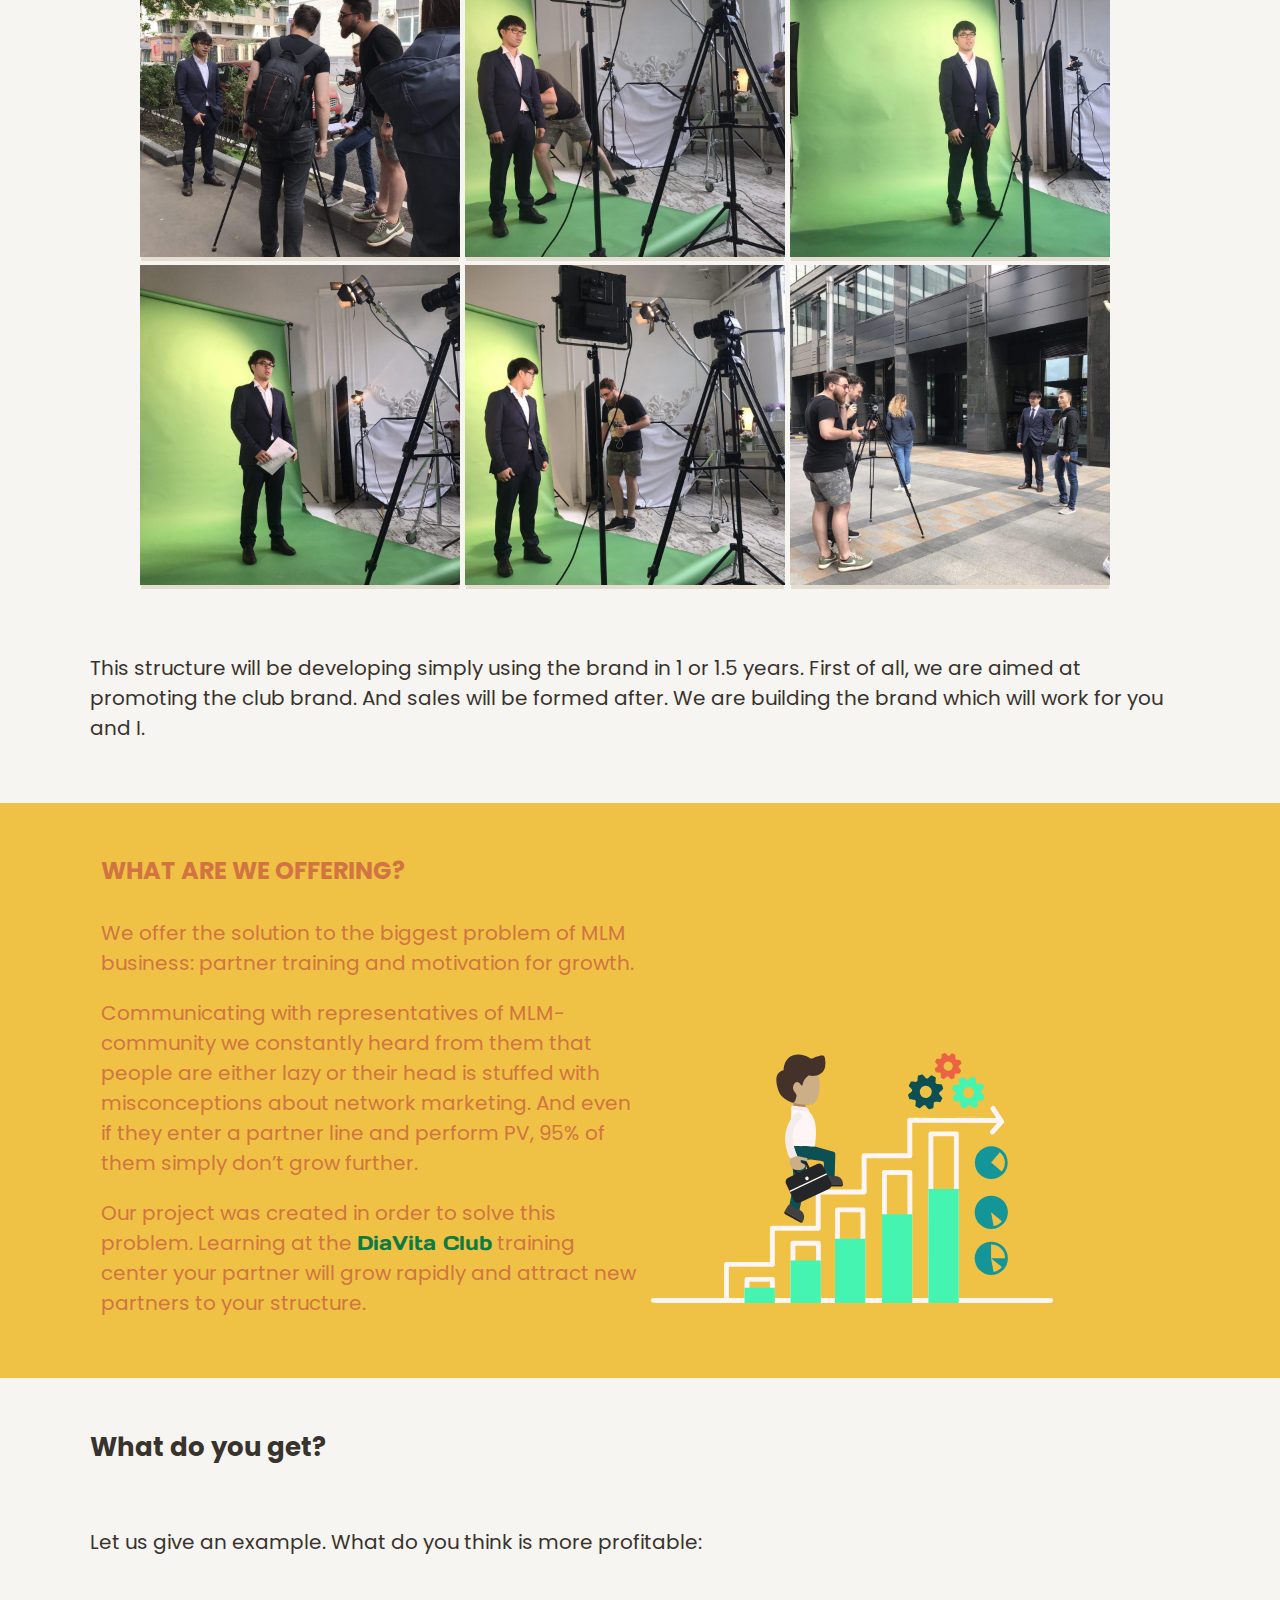
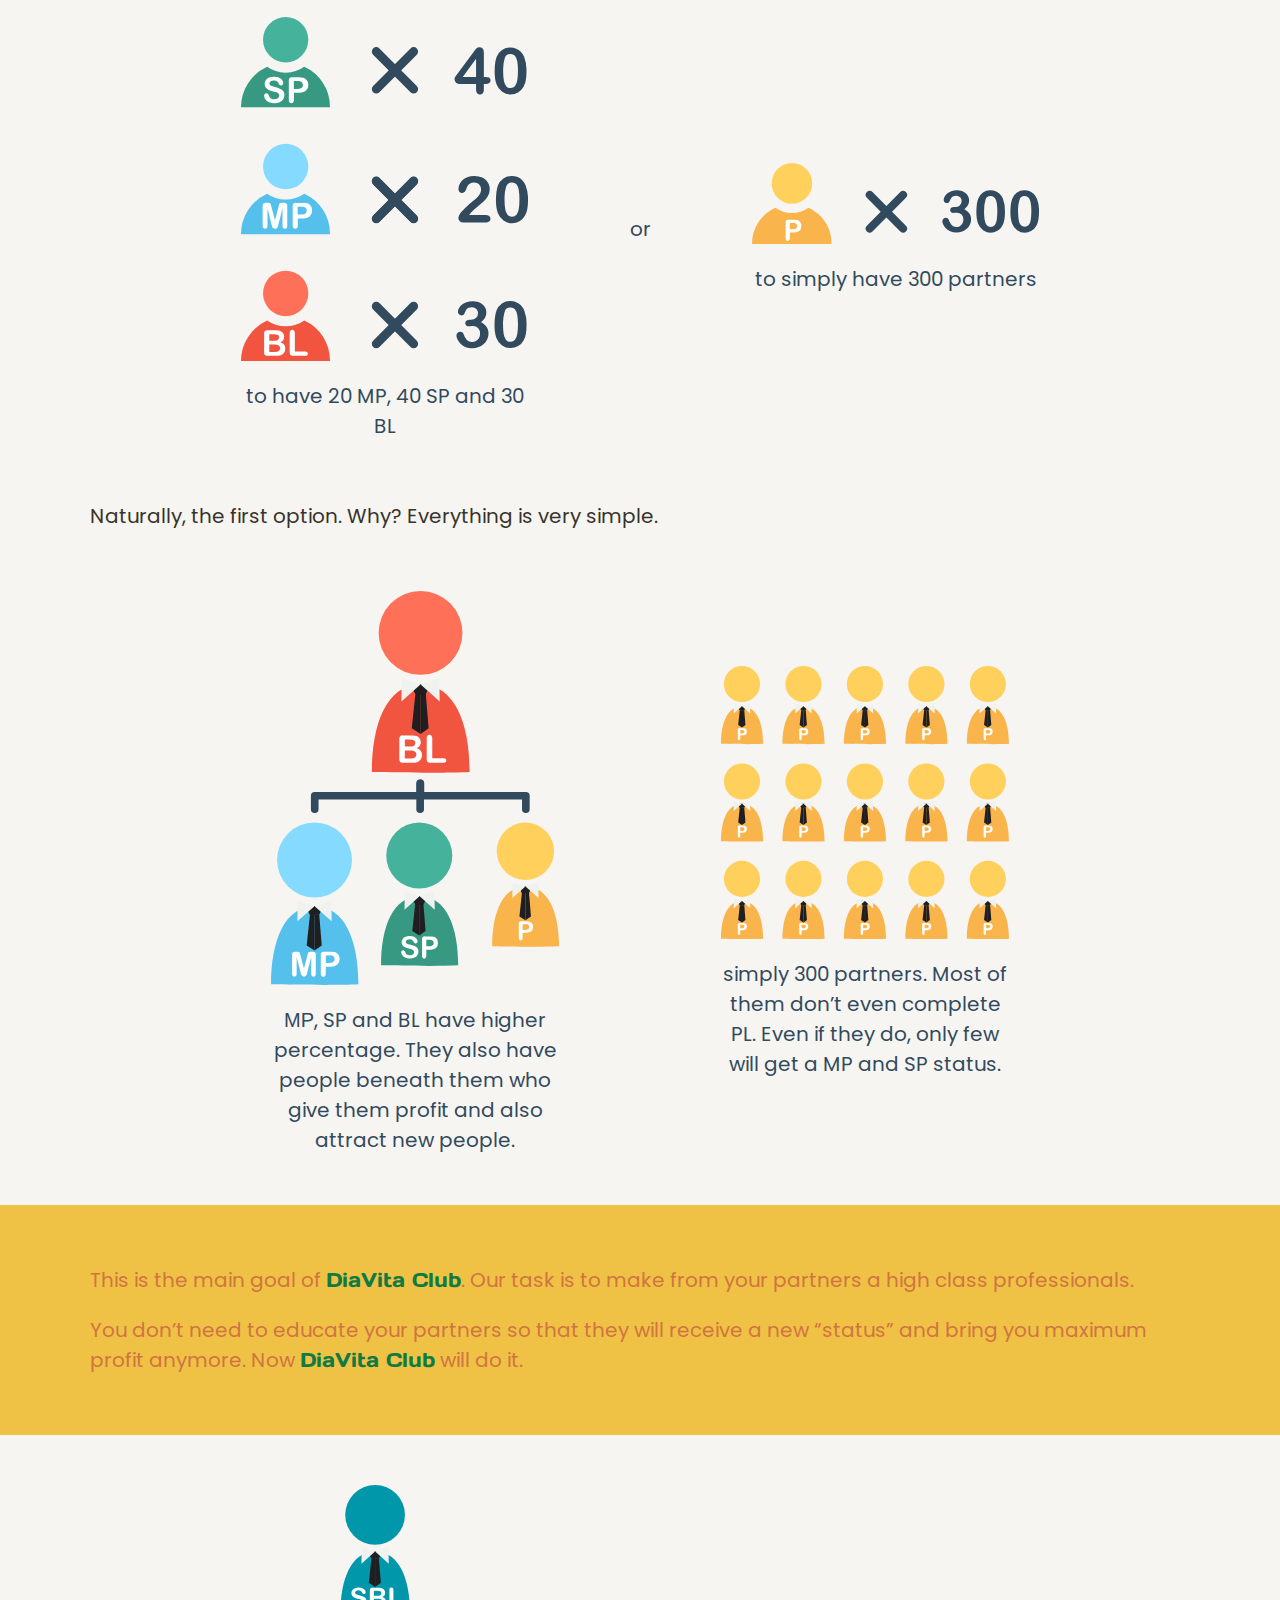
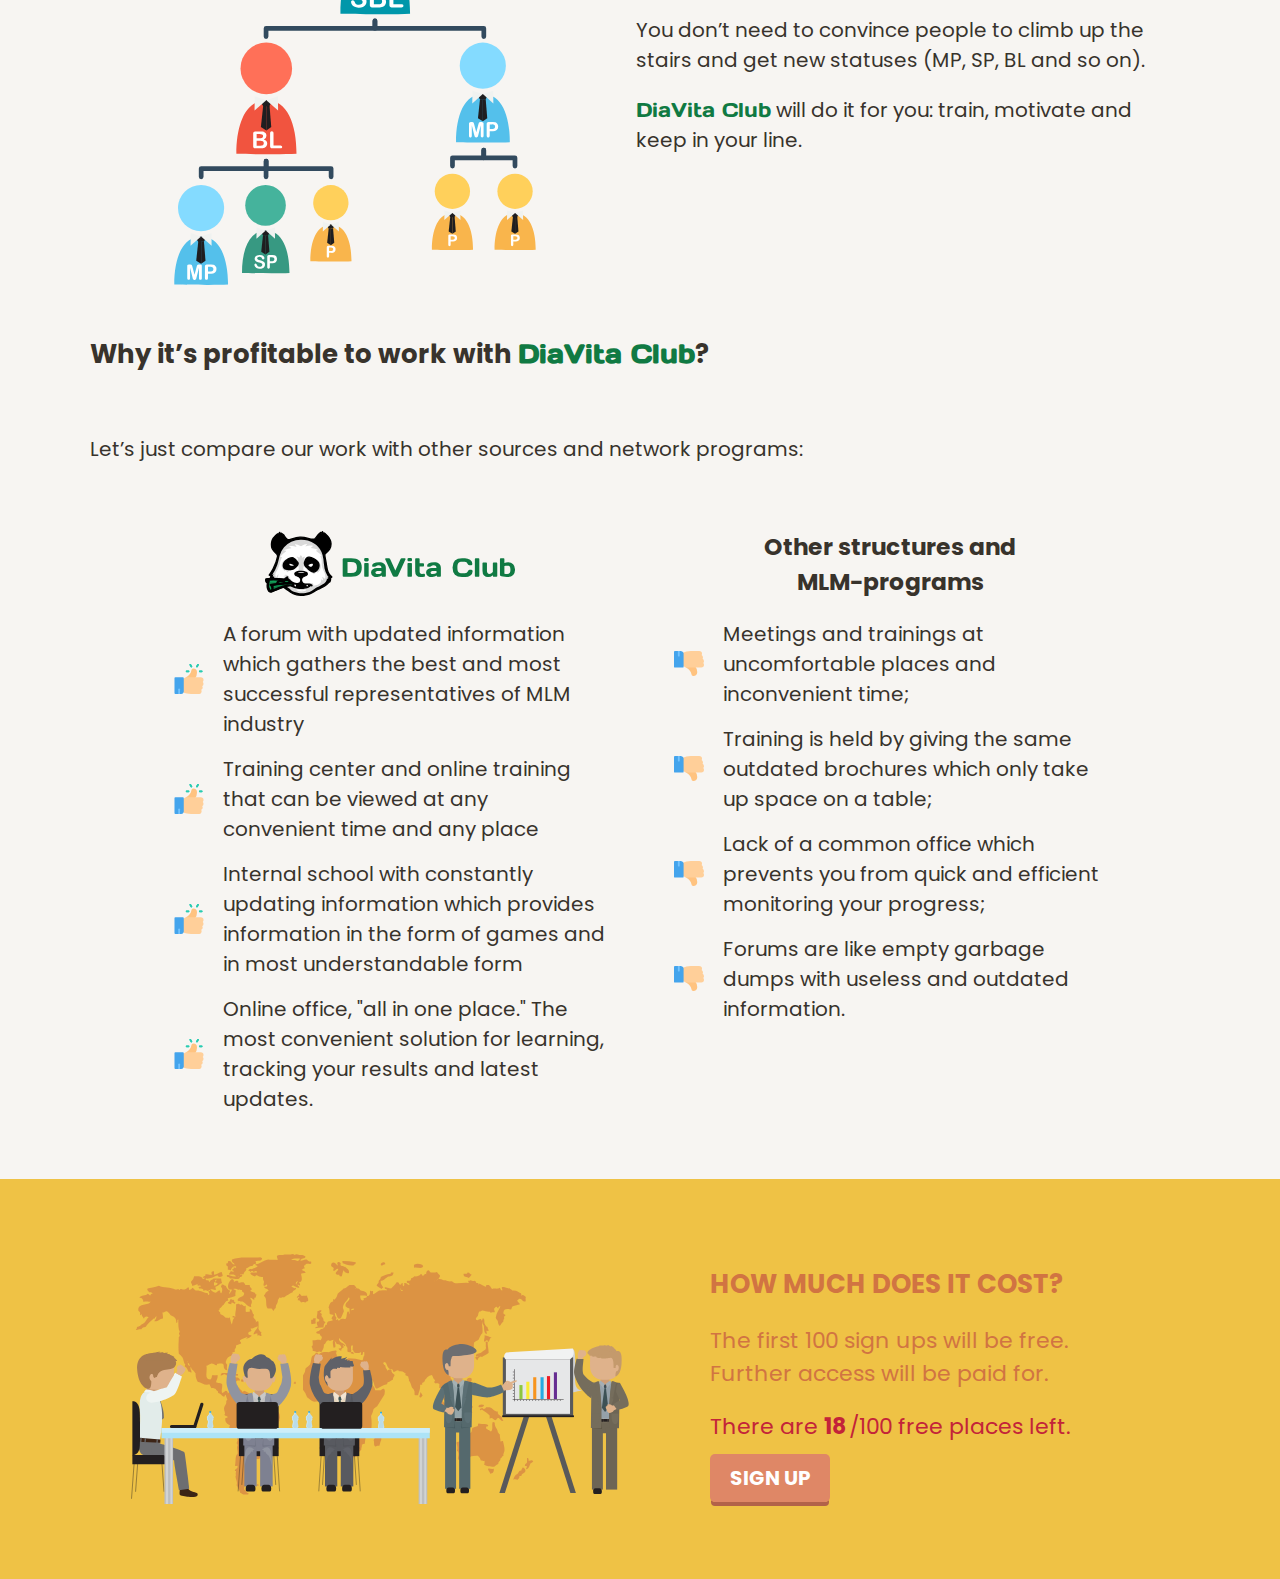
==== commit 98cfeccf: "update" ====
--- a/EN.html
+++ b/EN.html
@@ -3,6 +3,11 @@
 <head>
     <meta http-equiv="Content-Type" content="text/html; charset=UTF-8">
     <meta name="viewport" content="width=device-width, initial-scale=1.0">
+    <meta name="description" content="">
+    <meta name="robots" content="index, follow"/>
+    <meta name="keywords" content="DiaVita Diavita diavita Club club business success training customers clients
+        cooperation school forum" />
+
     <title>Training Center of DiaVita Club</title>
     <link rel="shortcut icon" href="assets/pictures/img/title.png" type="image/png">
 
@@ -21,7 +26,7 @@
         crossorigin="anonymous"></script>
 
 </head>
-<body onload="addNum(this); actionFlag(this)">
+<body onload="addNum(this); actionFlag(this); actionSybmols(this); actionIcons(this); showNotification(this)">
 
 <header class="container--orange">
 
@@ -139,23 +144,27 @@
 
             <div class="network__container--hide">
 
-                <img src="assets/pictures/svg/gray-circle.svg" class="network-icon network-circle-1--small" />
-                <img src="assets/pictures/svg/gray-circle.svg" class="network-icon network-circle" />
-                <img src="assets/pictures/svg/gray-circle.svg" class="network-icon network-circle-2--small" />
-                <img src="assets/pictures/svg/earth.svg" class="network-icon network-earth" />
-                <img src="assets/pictures/svg/@.svg" class="network-icon network-sym" />
-                <img src="assets/pictures/svg/chat.svg" class="network-icon network-chat" />
-                <img src="assets/pictures/svg/light.svg" class="network-icon network-light" />
-                <img src="assets/pictures/svg/loud.svg" class="network-icon network-loud" />
-                <img src="assets/pictures/svg/gray-circle.svg" class="network-icon network-circle-1--big" />
-                <img src="assets/pictures/svg/gray-circle.svg" class="network-icon network-circle-2--big" />
-                <img src="assets/pictures/svg/coop.svg" class="network-icon network-coop" />
-                <img src="assets/pictures/svg/email.svg" class="network-icon network-email" />
-                <img src="assets/pictures/svg/gray-circle.svg" class="network-icon network-circle-3-small" />
+                <img src="assets/pictures/svg/gray-circle.svg" id="circle_1" class="network-icon" />
+                <img src="assets/pictures/svg/gray-circle.svg" id="circle_2" class="network-icon" />
+                <img src="assets/pictures/svg/gray-circle.svg" id="circle_3" class="network-icon" />
+                <img src="assets/pictures/svg/earth.svg" id="earth" class="network-icon" />
+                <img src="assets/pictures/svg/@.svg" id="sym" class="network-icon" />
+                <img src="assets/pictures/svg/chat.svg" id="chat" class="network-icon" />
+                <img src="assets/pictures/svg/light.svg" id="light" class="network-icon" />
+                <img src="assets/pictures/svg/loud.svg" id="loud" class="network-icon" />
+                <img src="assets/pictures/svg/gray-circle.svg" id="circle_4" class="network-icon" />
+                <img src="assets/pictures/svg/gray-circle.svg" id="circle_5" class="network-icon" />
+                <img src="assets/pictures/svg/coop.svg" id="coop" class="network-icon" />
+                <img src="assets/pictures/svg/email.svg" id="email" class="network-icon" />
+                <img src="assets/pictures/svg/gray-circle.svg" id="circle_6" class="network-icon" />
 
                 <img src="assets/pictures/svg/networking.svg" class="network-img" alt="Cooperate" />
 
             </div>
+
+            <span id="action_icons"></span>
+
+            <img src="assets/pictures/svg/network-small.svg" class="network-img--small" />
 
         </div>
 
@@ -209,6 +218,8 @@
 
         <!-- Why is DiaVita Club -->
 
+        <span id="show_notification"></span>
+
         <h2 class="caption">Why choose <span class="diavita">DiaVita Club</span>?</h2>
         <p class="text">Only our network has a full-fledged forum with a huge amount of unique content, a full-fledged
             school and a training center.</p>
@@ -226,11 +237,19 @@
             <img src="assets/pictures/img/photo_5.jpeg" class="photo" alt="Photo" />
             <img src="assets/pictures/img/photo_6.jpeg" class="photo" alt="Photo" />
 
-        </div>
+            <a href="#to_registration" class="to-registration">
+                <img src="assets/pictures/svg/notification-en.svg" id="notification" class="notification" />
+            </a>
+
+        </div>
+
+        <div class="close-notification" id="close_notification" onclick="closeNotification(this)"></div>
 
         <p class="text">This structure will be developing simply using the brand in 1 or 1.5 years. First of all, we
             are aimed at promoting the club brand. And sales will be formed after. We are building the brand which will
             work for you and I.</p>
+
+        <span id="hide_notification"></span>
 
     </div>
 
@@ -251,20 +270,22 @@
 
             <div class="progress__container--hide">
 
-                <img src="assets/pictures/svg/left-percent.svg" class="progress-icon progress-percent--left" />
-                <img src="assets/pictures/svg/bulb.svg" class="progress-icon progress-bulb--left" />
-                <img src="assets/pictures/svg/left-dll.svg" class="progress-icon progress-doll--left" />
-                <img src="assets/pictures/svg/percent.svg" class="progress-icon progress-percent" />
-                <img src="assets/pictures/svg/right-eur.svg" class="progress-icon progress-euro--left" />
-                <img src="assets/pictures/svg/bulb.svg" class="progress-icon progress-bulb" />
-                <img src="assets/pictures/svg/right-eur.svg" class="progress-icon progress-eur--right" />
-                <img src="assets/pictures/svg/percent.svg" class="progress-icon progress-percent--right" />
-                <img src="assets/pictures/svg/bulb.svg" class="progress-icon progress-bulb--right" />
-                <img src="assets/pictures/svg/right-doll.svg" class="progress-icon progress-doll--right" />
+                <img src="assets/pictures/svg/left-percent.svg" id="percent_4" class="progress-icon" />
+                <img src="assets/pictures/svg/bulb.svg" id="bulb_4" class="progress-icon" />
+                <img src="assets/pictures/svg/left-dll.svg" id="doll_4" class="progress-icon" />
+                <img src="assets/pictures/svg/percent.svg" id="percent_5" class="progress-icon" />
+                <img src="assets/pictures/svg/right-eur.svg" id="euro_4" class="progress-icon" />
+                <img src="assets/pictures/svg/bulb.svg" id="bulb_5" class="progress-icon" />
+                <img src="assets/pictures/svg/right-eur.svg" id="euro_5" class="progress-icon" />
+                <img src="assets/pictures/svg/percent.svg" id="percent_6" class="progress-icon" />
+                <img src="assets/pictures/svg/bulb.svg" id="bulb_6" class="progress-icon" />
+                <img src="assets/pictures/svg/right-doll.svg" id="doll_5" class="progress-icon" />
 
                 <img src="assets/pictures/svg/progress.svg" class="progress-img" alt="Progress" />
 
             </div>
+
+            <img src="assets/pictures/svg/progress-small.svg" class="progress-img--small" />
 
             <p class="text--orange">Our project was created in order to solve this problem. Learning at the
                 <span class="diavita">DiaVita Club</span> training center your partner will grow rapidly and attract
@@ -274,20 +295,22 @@
 
         <div class="progress__container">
 
-            <img src="assets/pictures/svg/left-percent.svg" class="progress-icon progress-percent--left" />
-            <img src="assets/pictures/svg/bulb.svg" class="progress-icon progress-bulb--left" />
-            <img src="assets/pictures/svg/left-dll.svg" class="progress-icon progress-doll--left" />
-            <img src="assets/pictures/svg/percent.svg" class="progress-icon progress-percent" />
-            <img src="assets/pictures/svg/right-eur.svg" class="progress-icon progress-euro--left" />
-            <img src="assets/pictures/svg/bulb.svg" class="progress-icon progress-bulb" />
-            <img src="assets/pictures/svg/right-eur.svg" class="progress-icon progress-eur--right" />
-            <img src="assets/pictures/svg/percent.svg" class="progress-icon progress-percent--right" />
-            <img src="assets/pictures/svg/bulb.svg" class="progress-icon progress-bulb--right" />
-            <img src="assets/pictures/svg/right-doll.svg" class="progress-icon progress-doll--right" />
+            <img src="assets/pictures/svg/left-percent.svg" id="percent_1" class="progress-icon" />
+            <img src="assets/pictures/svg/bulb.svg" id="bulb_1" class="progress-icon" />
+            <img src="assets/pictures/svg/left-dll.svg" id="doll_1" class="progress-icon" />
+            <img src="assets/pictures/svg/percent.svg" id="percent_2" class="progress-icon" />
+            <img src="assets/pictures/svg/right-eur.svg" id="euro_1" class="progress-icon" />
+            <img src="assets/pictures/svg/bulb.svg" id="bulb_2" class="progress-icon" />
+            <img src="assets/pictures/svg/right-eur.svg" id="euro_2" class="progress-icon" />
+            <img src="assets/pictures/svg/percent.svg" id="percent_3" class="progress-icon" />
+            <img src="assets/pictures/svg/bulb.svg" id="bulb_3" class="progress-icon" />
+            <img src="assets/pictures/svg/right-doll.svg" id="doll_2" class="progress-icon" />
 
             <img src="assets/pictures/svg/progress.svg" class="progress-img" alt="Progress" />
 
         </div>
+
+        <span id="action_symbols"></span>
 
     </div>
 
@@ -483,6 +506,7 @@
             <p class="footer-text--red">There are <span id="number" class="footer-number"></span>/100 free places left.</p>
 
             <a href="#" class="footer-btn">Sign up</a>
+            <a id="to_registration"></a>
 
         </div>
 
--- a/css/style.css
+++ b/css/style.css
@@ -62,7 +62,7 @@
   margin-right: 10px; }
 
 .header-icon {
-  width: 50px; }
+  width: 40px; }
 
 .container-wrapper {
   display: flex;
@@ -261,7 +261,8 @@
   position: relative;
   z-index: 2; }
 
-.network__container--hide {
+.network__container--hide,
+.network-img--small {
   display: none; }
 
 .network-img {
@@ -279,67 +280,67 @@
 .network-circle-1--small {
   top: 2%;
   left: 4%;
-  animation: for30 0.4s ease-in forwards; }
+  animation: for30 2s ease-in infinite; }
 
 .network-circle-2--small {
   top: 50%;
   left: 0;
-  animation: for30 0.4s ease-in 0.2s forwards; }
+  animation: for30 2s ease-in 0.2s infinite; }
 
 .network-circle-3-small {
   top: 3%;
   left: 80%;
-  animation: for30 0.4s ease-in 0.1s forwards; }
+  animation: for30 2s ease-in 0.1s infinite; }
 
 .network-circle {
   top: 4%;
   left: 13%;
-  animation: for35 0.4s ease-in 0.05s forwards; }
+  animation: for35 2s ease-in 0.05s infinite; }
 
 .network-earth {
   top: 25%;
   left: 8%;
-  animation: for50 0.4s ease-in 0.15s forwards; }
+  animation: for50 2s ease-in 0.15s infinite; }
 
 .network-sym {
   top: 30%;
   left: 20%;
-  animation: for40 0.4s ease-in 0.1s forwards; }
+  animation: for40 2s ease-in 0.1s infinite; }
 
 .network-chat {
   top: 5%;
   left: 30%;
-  animation: for80 0.4s ease-in 0.38s forwards; }
+  animation: for80 2s ease-in 0.38s infinite; }
 
 .network-light {
   top: 35%;
   left: 37%;
-  animation: for55 0.4s ease-in 0.1s forwards; }
+  animation: for55 2s ease-in 0.1s infinite; }
 
 .network-loud {
   top: 1%;
   left: 50%;
-  animation: for50 0.4s ease-in 0.3s forwards; }
+  animation: for50 2s ease-in 0.3s infinite; }
 
 .network-circle-1--big {
   top: 22%;
   left: 57%;
-  animation: for37 0.4s ease-in forwards; }
+  animation: for37 2s ease-in infinite; }
 
 .network-circle-2--big {
   top: 37%;
   left: 51%;
-  animation: for37 0.4s ease-in 0.25s forwards; }
+  animation: for37 2s ease-in 0.25s infinite; }
 
 .network-coop {
   top: 2%;
   left: 65%;
-  animation: for40 0.4s ease-in 0.35s forwards; }
+  animation: for40 2s ease-in 0.35s infinite; }
 
 .network-email {
   top: 37%;
   left: 60%;
-  animation: for55 0.4s ease-in forwards; }
+  animation: for55 2s ease-in infinite; }
 
 @keyframes for30 {
   0% {
@@ -557,6 +558,11 @@
   -moz-box-shadow: 0 5px 0px -1px #e5ddd0;
   box-shadow: 0 5px 0px -1px #e5ddd0; }
 
+div.close-notification,
+.close-notification--hide,
+.notification--none {
+  display: none !important; }
+
 .photo__container {
   margin: 50px auto;
   max-width: 1000px;
@@ -596,6 +602,9 @@
   z-index: 2;
   max-height: 250px;
   bottom: 0; }
+
+.progress-img--small {
+  display: none; }
 
 .progress-icon {
   position: absolute;
@@ -816,6 +825,37 @@
     top: -6px; }
   100% {
     text-shadow: none; } }
+@media screen and (min-width: 1025px) {
+  div.close-notification--active {
+    display: inline-block;
+    position: fixed;
+    background: lightgray;
+    height: 3px;
+    width: 30px;
+    z-index: 10;
+    bottom: 300px;
+    right: 3%;
+    transform-origin: 50% 50%;
+    transform: rotate(45deg);
+    cursor: pointer; }
+
+  div.close-notification--active::before {
+    display: inline-block;
+    position: fixed;
+    background: lightgray;
+    height: 3px;
+    width: 30px;
+    z-index: 6;
+    bottom: 0;
+    right: 0;
+    transform-origin: 50% 50%;
+    transform: rotate(-90deg);
+    content: '';
+    cursor: pointer; } }
+@media screen and (min-width: 993px) {
+  .notification--active {
+    width: 450px;
+    transform-origin: 285px 100%; } }
 @media screen and (min-width: 992px) and (max-width: 1024px) {
   .header__container {
     margin-top: 50px; }
@@ -823,6 +863,33 @@
   .network__container {
     max-height: 300px;
     margin-top: 50px; }
+
+  div.close-notification--active {
+    display: inline-block;
+    position: fixed;
+    background: lightgray;
+    height: 3px;
+    width: 30px;
+    z-index: 10;
+    bottom: 280px;
+    right: 2%;
+    transform-origin: 50% 50%;
+    transform: rotate(45deg);
+    cursor: pointer; }
+
+  div.close-notification--active::before {
+    display: inline-block;
+    position: fixed;
+    background: lightgray;
+    height: 3px;
+    width: 30px;
+    z-index: 6;
+    bottom: 0;
+    right: 0;
+    transform-origin: 50% 50%;
+    transform: rotate(-90deg);
+    content: '';
+    cursor: pointer; }
 
   .town {
     bottom: 28%; }
@@ -835,6 +902,10 @@
 @media screen and (max-width: 992px) {
   .container--wide {
     width: 100%; }
+
+  .notification--active {
+    width: 400px;
+    transform-origin: 250px 100%; }
 
   .header__container {
     display: none; }
@@ -960,10 +1031,10 @@
     animation: moveCarLeft 6s linear infinite; }
 
   .car-green {
-    left: 0;
+    left: -140px;
     top: 85%;
     z-index: 6;
-    animation: moveCarRight 10s linear infinite; }
+    animation: moveCarRightGreen 10s linear infinite; }
 
   .car-blue {
     right: 60px;
@@ -993,16 +1064,107 @@
       transform: scale(-1, 1); }
     50% {
       transform: scale(1, 1);
-      left: calc(100% - 90px); }
+      left: calc(100% - 100px); }
+    100% {
+      transform: scale(1, 1);
+      left: 0; } }
+  @keyframes moveCarRightGreen {
+    0% {
+      transform: scale(-1, 1);
+      left: -140px; }
+    49.5% {
+      transform: scale(-1, 1); }
+    50% {
+      transform: scale(1, 1);
+      left: calc(100% - 110px); }
     100% {
       transform: scale(1, 1);
       left: 0; } }
   .progress__container {
     margin-top: 50px; } }
+@media screen and (min-width: 769px) and (max-width: 991px) {
+  .notification--active {
+    width: 350px;
+    transform-origin: 219px 100%; }
+
+  div.close-notification--active {
+    display: inline-block;
+    position: fixed;
+    background: lightgray;
+    height: 3px;
+    width: 30px;
+    z-index: 10;
+    bottom: 260px;
+    right: 3%;
+    transform-origin: 50% 50%;
+    transform: rotate(45deg);
+    cursor: pointer; }
+
+  div.close-notification--active::before {
+    display: inline-block;
+    position: fixed;
+    background: lightgray;
+    height: 3px;
+    width: 30px;
+    z-index: 6;
+    bottom: 0;
+    right: 0;
+    transform-origin: 50% 50%;
+    transform: rotate(-90deg);
+    content: '';
+    cursor: pointer; } }
 @media screen and (min-width: 769px) {
   .btn-down {
-    display: none; } }
+    display: none; }
+
+  .notification {
+    display: none;
+    z-index: 4; }
+
+  .notification--active {
+    position: fixed;
+    z-index: 4;
+    transform: rotate(180deg);
+    animation: showNotification 0.7s ease-in forwards; }
+
+  @keyframes showNotification {
+    0% {
+      right: 5%;
+      bottom: 0;
+      transform: rotate(180deg); }
+    75% {
+      transform: rotate(380deg); }
+    90% {
+      transform: rotate(355deg); }
+    100% {
+      right: 5%;
+      bottom: 0;
+      transform: rotate(360deg); } }
+  .notification--hide {
+    position: fixed;
+    max-width: 450px;
+    width: 100%;
+    z-index: 4;
+    transform-origin: 285px 100%;
+    animation: hideNotification 0.5s ease-in forwards; }
+
+  @keyframes hideNotification {
+    0% {
+      right: 5%;
+      bottom: 0; }
+    45% {
+      bottom: 40px; }
+    90% {
+      bottom: -400px;
+      right: 5%; }
+    100% {
+      display: none; } } }
 @media screen and (max-width: 768px) {
+  .notification,
+  .notification--hide,
+  .notification--active {
+    display: none; }
+
   .btn-down {
     text-align: center;
     padding: 10px 20px;
@@ -1150,7 +1312,7 @@
     animation: moveCarLeft 6s linear infinite; }
 
   .car-green {
-    left: 0;
+    left: -40px;
     top: 93%;
     z-index: 6;
     animation: moveCarRight 10s linear infinite; }
@@ -1192,6 +1354,9 @@
     max-width: 900px;
     width: 100%; }
 
+  .town {
+    bottom: 0; }
+
   .map__container {
     display: none; }
 
@@ -1442,6 +1607,61 @@
   .footer__container {
     width: 100%;
     z-index: 1; } }
+@media screen and (min-width: 412px) and (max-width: 414px) {
+  .town {
+    bottom: 0; }
+
+  .network-circle-1--small {
+    left: 0; }
+
+  .network-sym {
+    top: 35%; }
+
+  .network-earth {
+    left: 5%; }
+
+  .network-chat {
+    left: 25%; }
+
+  .network-light {
+    top: 45%; }
+
+  .network-circle-2--big {
+    top: 34%;
+    left: 49%; }
+
+  .network-coop {
+    left: 73%;
+    top: 18%; }
+
+  .network-email {
+    left: 70%;
+    top: 40%; }
+
+  .progress__container--hide {
+    display: none; }
+
+  .progress-img--small {
+    display: block;
+    width: 100%;
+    margin: 10px auto; } }
+@media screen and (min-width: 360px) and (max-width: 375px) {
+  .town {
+    bottom: 0; }
+
+  .cloud-4,
+  .cloud-1 {
+    width: 60px; }
+
+  .network__container--hide,
+  .progress__container--hide {
+    display: none; }
+
+  .network-img--small,
+  .progress-img--small {
+    display: block;
+    width: 100%;
+    margin: 20px auto 0; } }
 @media screen and (max-width: 320px) {
   .header__container--hide {
     min-height: 135px; }
@@ -1490,6 +1710,16 @@
     min-height: 200px; }
 
   .box-text {
-    width: 80%; } }
+    width: 80%; }
+
+  .network__container--hide,
+  .progress__container--hide {
+    display: none; }
+
+  .network-img--small,
+  .progress-img--small {
+    display: block;
+    width: 100%;
+    margin: 20px auto 0; } }
 
 /*# sourceMappingURL=style.css.map */
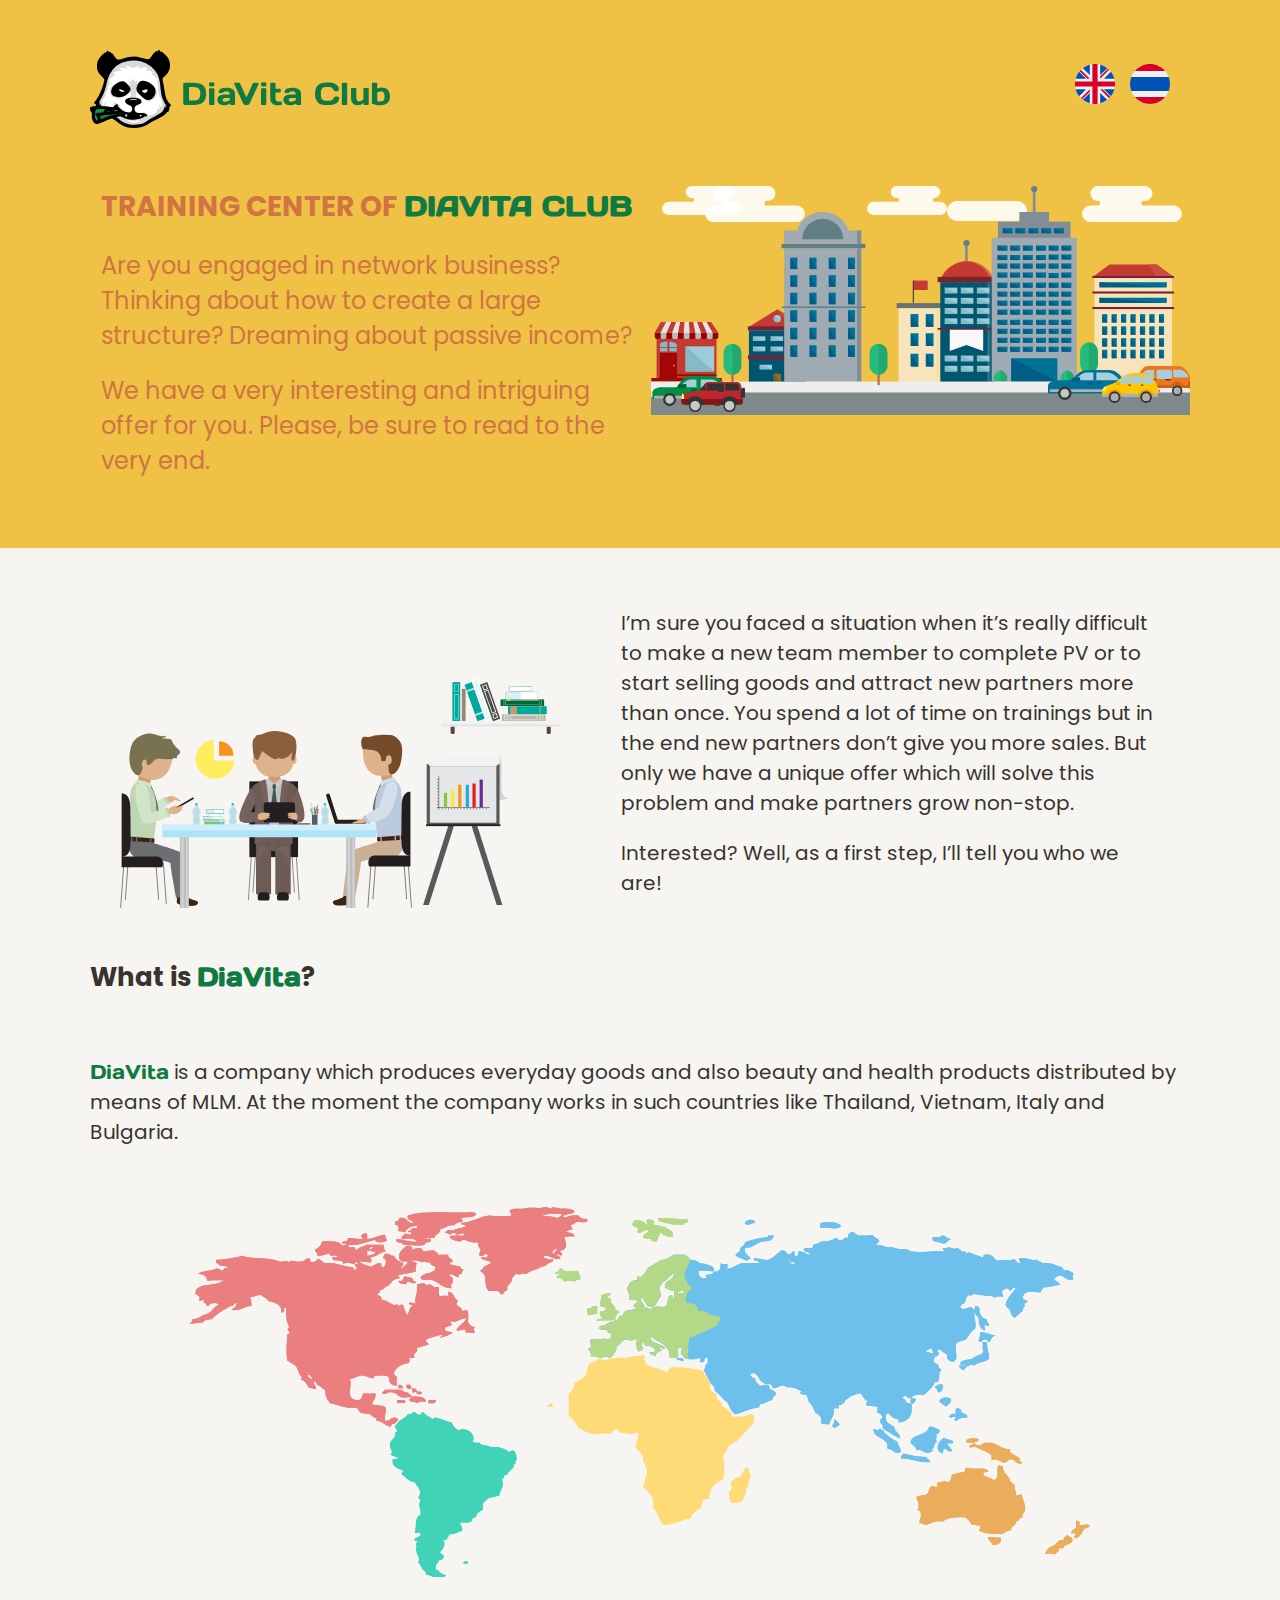
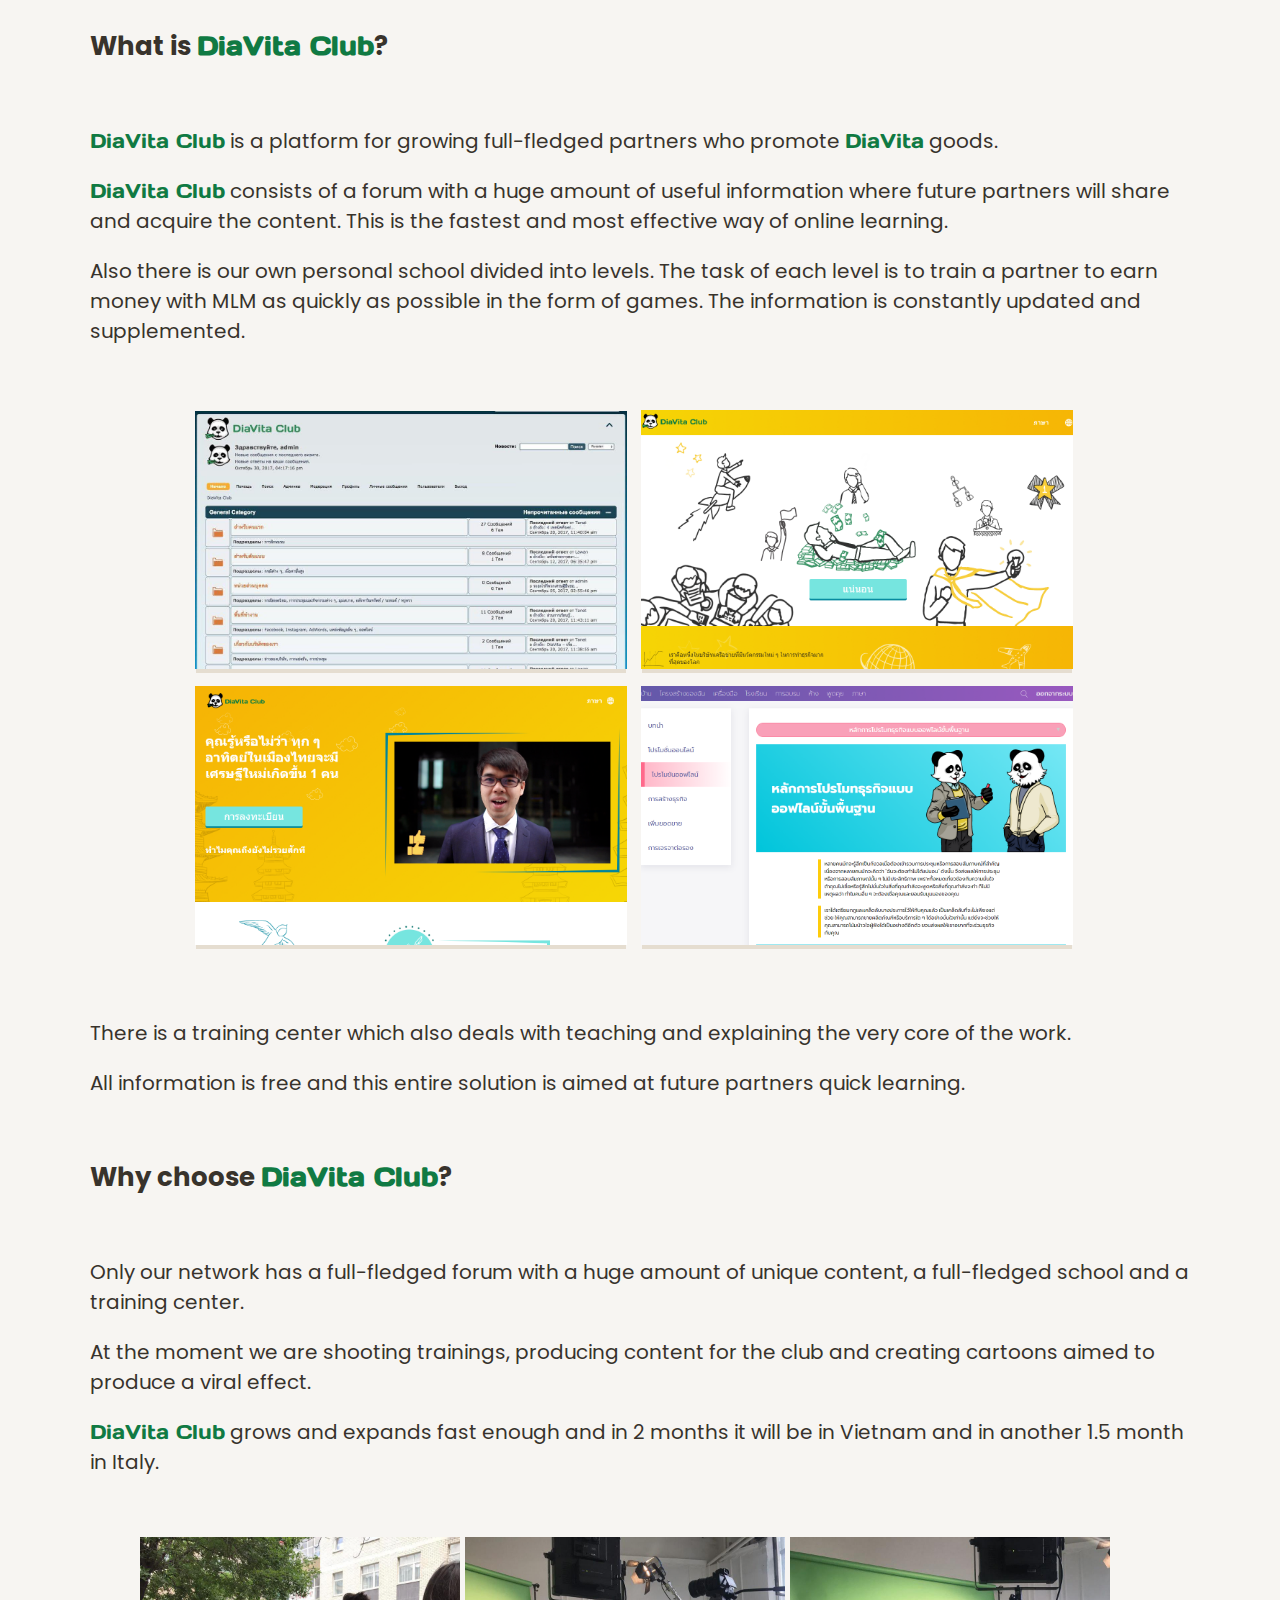
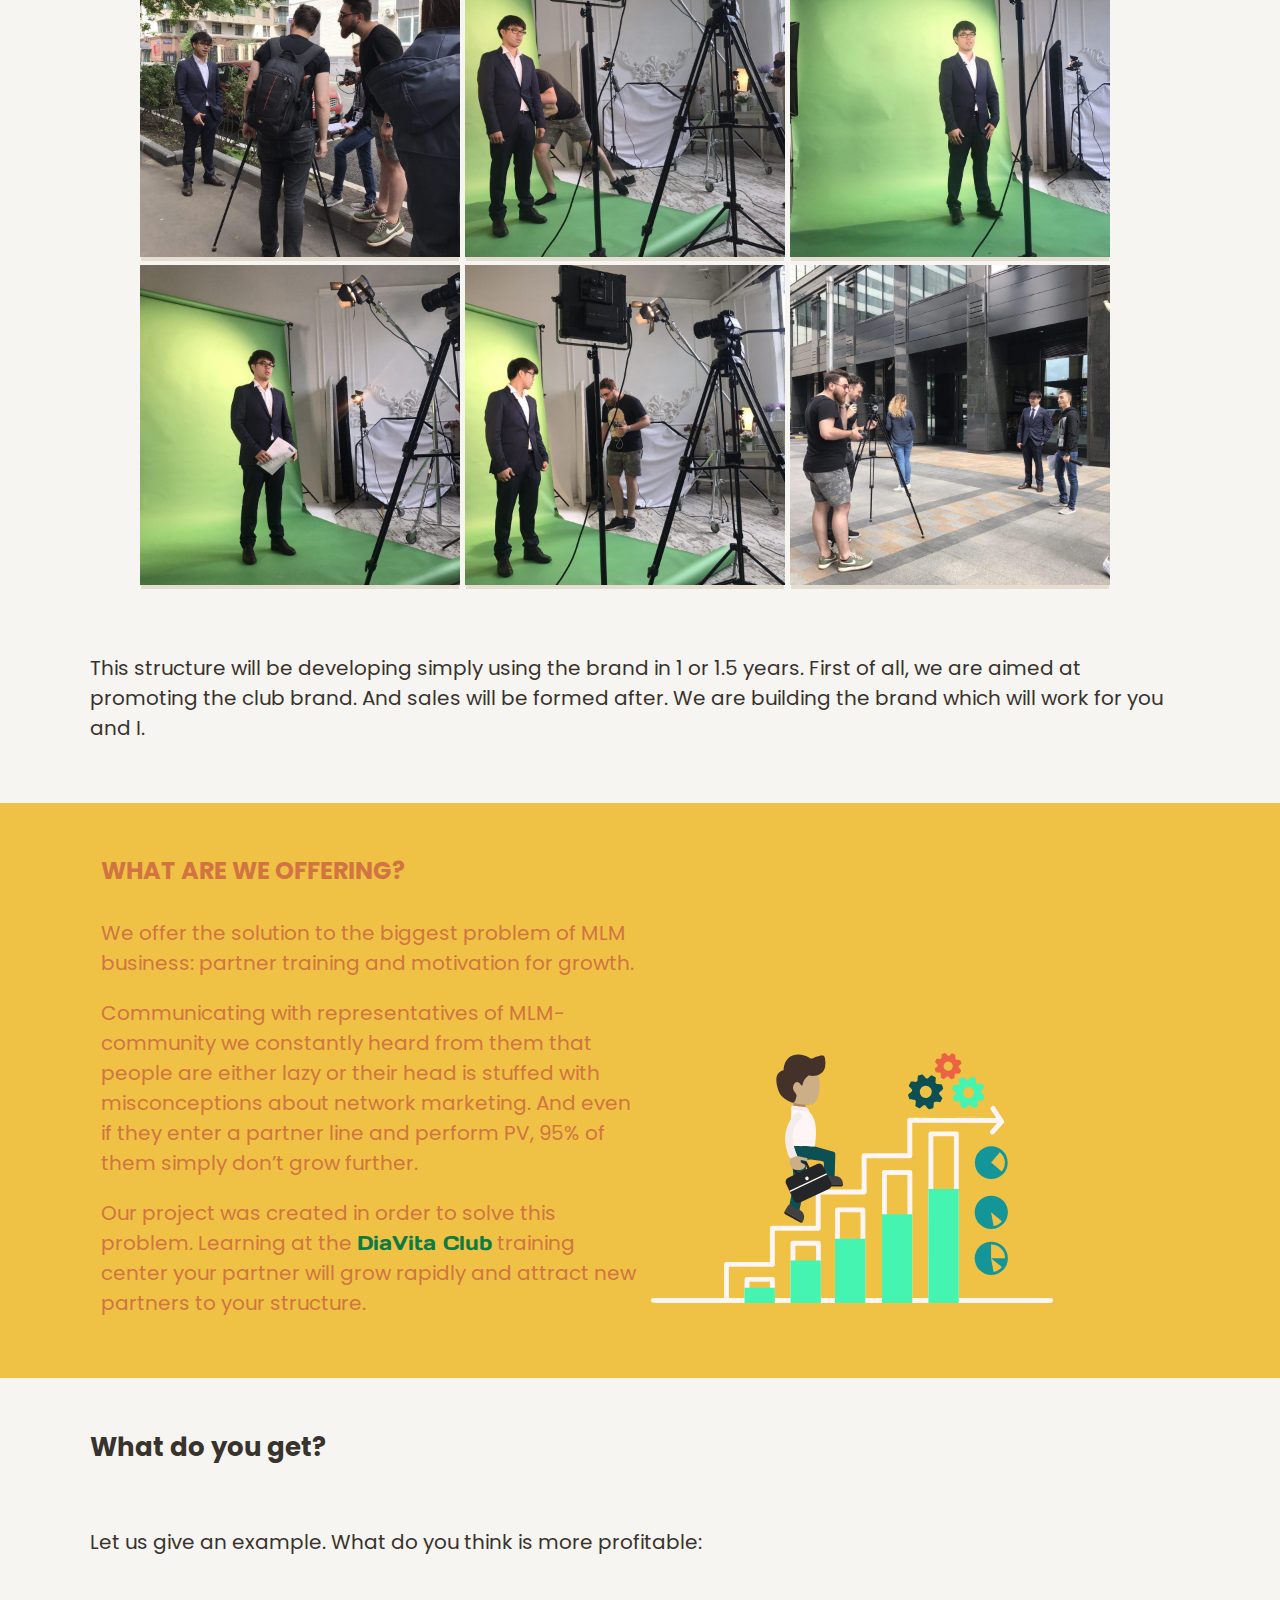
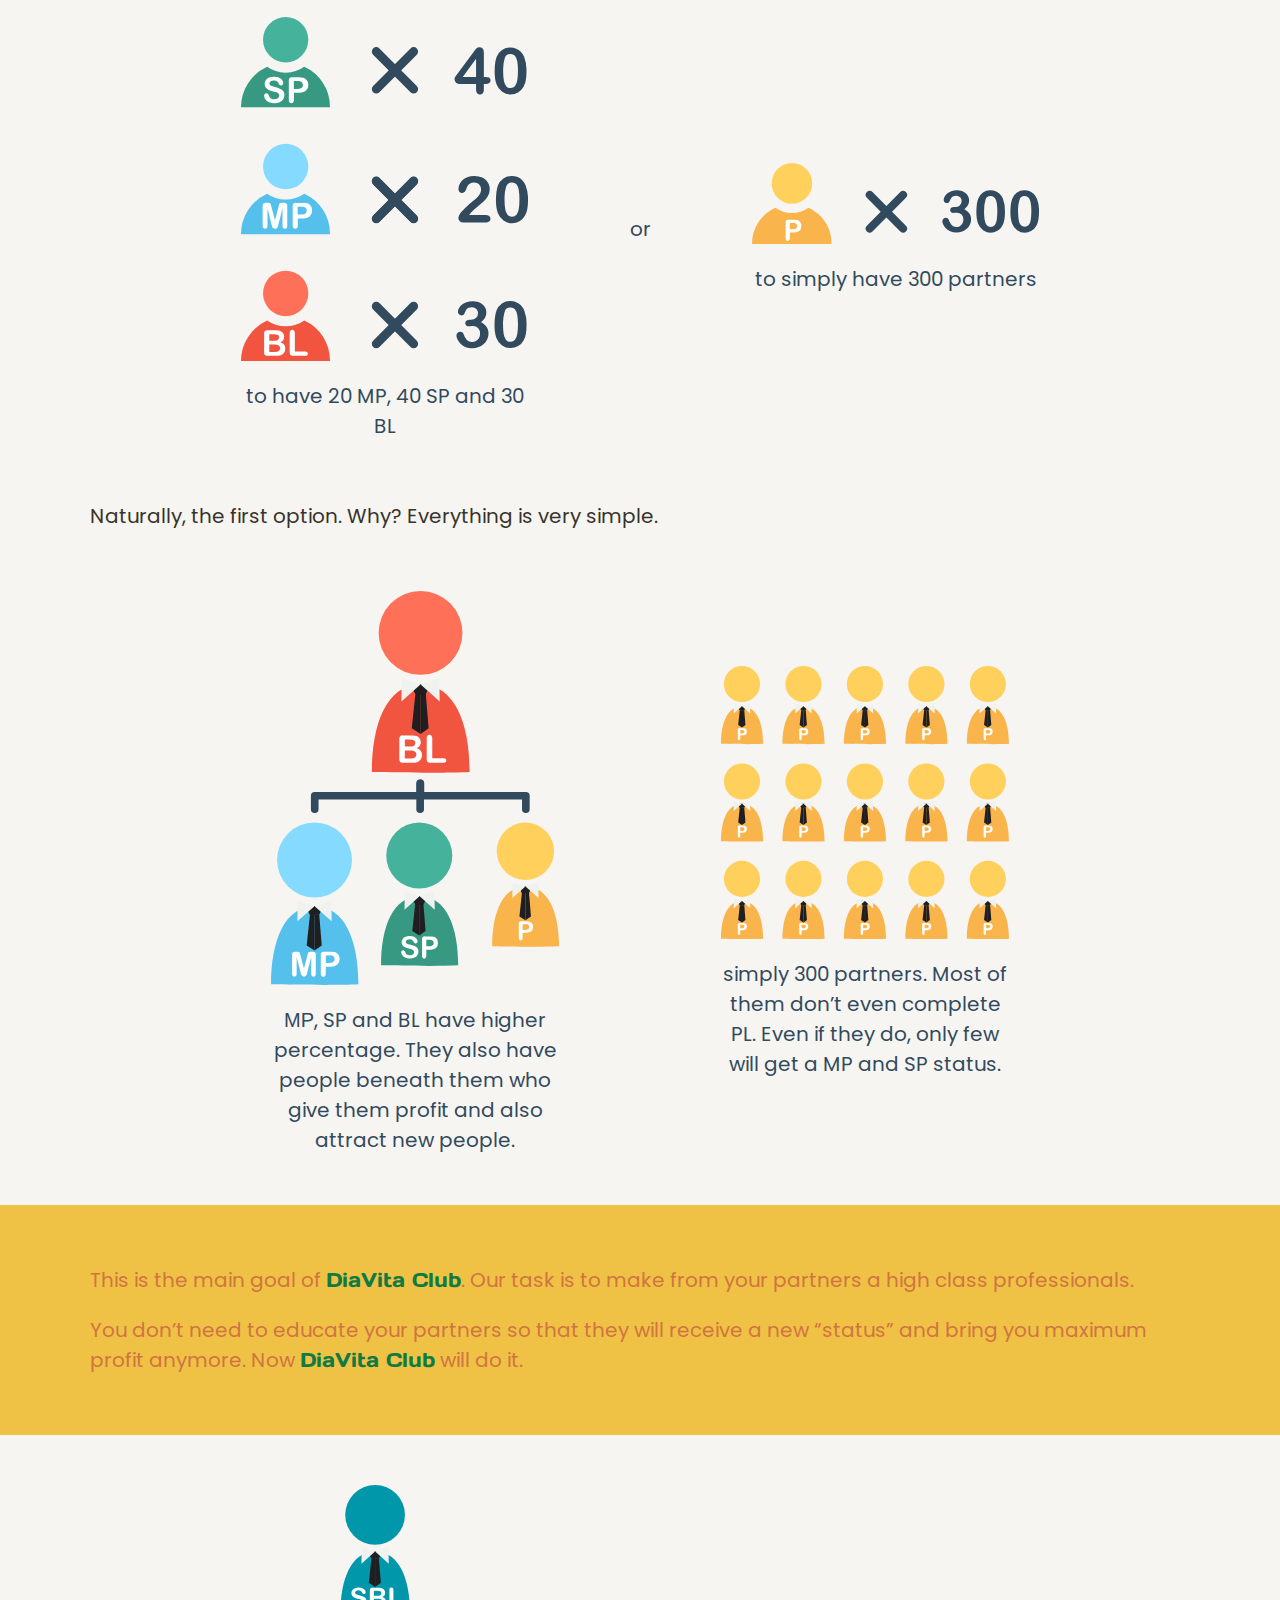
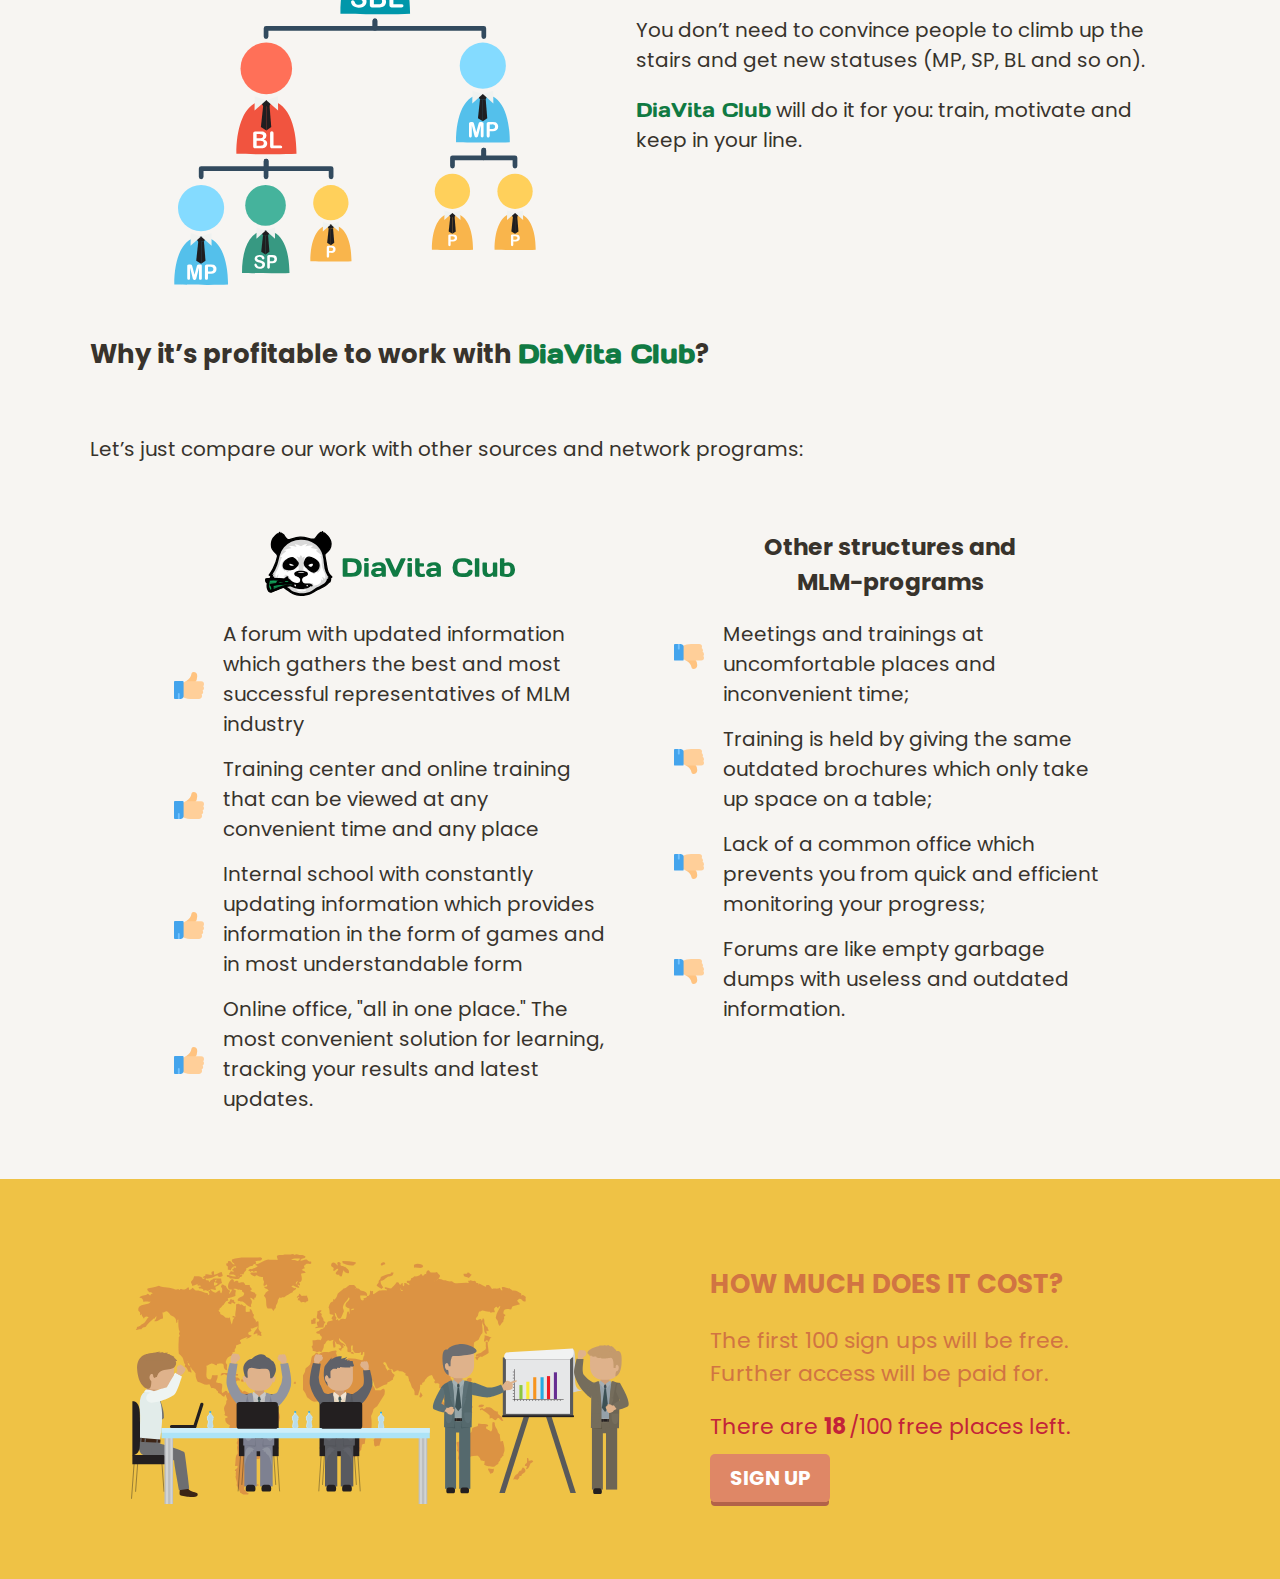
==== commit ab72807d: "update" ====
--- a/EN.html
+++ b/EN.html
@@ -1,21 +1,24 @@
 <!DOCTYPE html>
 <html lang="en">
 <head>
-    <meta http-equiv="Content-Type" content="text/html; charset=UTF-8">
-    <meta name="viewport" content="width=device-width, initial-scale=1.0">
-    <meta name="description" content="">
-    <meta name="robots" content="index, follow"/>
+    <meta http-equiv="Content-Type" content="text/html; charset=UTF-8" />
+    <meta name="viewport" content="width=device-width, initial-scale=1.0" />
+    <meta name="description" content="DiaVita Club training center provides preparation and education services for
+    successful MLM business representatives. In our center you’ll receive online access to the best professional
+    information. Thanks to our trainings your partners will grow rapidly and invite new people. Our specialists
+    will provide you with a serious strategic support in MLM." />
+    <meta name="robots" content="index, follow" />
     <meta name="keywords" content="DiaVita Diavita diavita Club club business success training customers clients
         cooperation school forum" />
 
     <title>Training Center of DiaVita Club</title>
-    <link rel="shortcut icon" href="assets/pictures/img/title.png" type="image/png">
+    <link rel="shortcut icon" href="assets/pictures/img/title.png" type="image/png" />
 
     <!-- css -->
     <link href="css/style.css" rel="stylesheet">
 
     <!-- font -->
-    <link href="https://fonts.googleapis.com/css?family=Poppins:400,600,700" rel="stylesheet">
+    <link href="https://fonts.googleapis.com/css?family=Poppins:400,600,700" rel="stylesheet" />
 
     <!--js -->
     <script src="js/addClass.js"></script>
@@ -415,7 +418,13 @@
 
                 <div class="box__container">
 
-                    <img src="assets/pictures/svg/like.svg" class="box-icon" alt="Like" />
+                    <div class="like__container">
+
+                        <img src="assets/pictures/svg/like-blink.svg" class="like-blink" alt="Like" />
+                        <img src="assets/pictures/svg/like-hand.svg" class="like-hand" alt="Like" />
+
+                    </div>
+
                     <p class="box-text">A forum with updated information which gathers the best and most successful
                         representatives of MLM industry</p>
 
@@ -423,7 +432,13 @@
 
                 <div class="box__container">
 
-                    <img src="assets/pictures/svg/like.svg" class="box-icon" alt="Like" />
+                    <div class="like__container">
+
+                        <img src="assets/pictures/svg/like-blink.svg" class="like-blink" alt="Like" />
+                        <img src="assets/pictures/svg/like-hand.svg" class="like-hand" alt="Like" />
+
+                    </div>
+
                     <p class="box-text">Training center and online training that can be viewed at any convenient time
                         and any place</p>
 
@@ -431,7 +446,13 @@
 
                 <div class="box__container">
 
-                    <img src="assets/pictures/svg/like.svg" class="box-icon" alt="Like" />
+                    <div class="like__container">
+
+                        <img src="assets/pictures/svg/like-blink.svg" class="like-blink" alt="Like" />
+                        <img src="assets/pictures/svg/like-hand.svg" class="like-hand" alt="Like" />
+
+                    </div>
+
                     <p class="box-text">Internal school with constantly updating information which provides information
                         in the form of games and in most understandable form</p>
 
@@ -439,7 +460,13 @@
 
                 <div class="box__container">
 
-                    <img src="assets/pictures/svg/like.svg" class="box-icon" alt="Like" />
+                    <div class="like__container">
+
+                        <img src="assets/pictures/svg/like-blink.svg" class="like-blink" alt="Like" />
+                        <img src="assets/pictures/svg/like-hand.svg" class="like-hand" alt="Like" />
+
+                    </div>
+
                     <p class="box-text">Online office, "all in one place." The most convenient solution for learning,
                         tracking your results and latest updates.</p>
 
@@ -457,14 +484,24 @@
 
                 <div class="box__container">
 
-                    <img src="assets/pictures/svg/dislike.svg" class="box-icon" alt="Like" />
+                    <div class="dislike__container">
+
+                        <img src="assets/pictures/svg/dislike.svg" class="dislike-hand" alt="Like" />
+
+                    </div>
+
                     <p class="box-text">Meetings and trainings at uncomfortable places and inconvenient time;</p>
 
                 </div>
 
                 <div class="box__container">
 
-                    <img src="assets/pictures/svg/dislike.svg" class="box-icon" alt="Like" />
+                    <div class="dislike__container">
+
+                        <img src="assets/pictures/svg/dislike.svg" class="dislike-hand" alt="Like" />
+
+                    </div>
+
                     <p class="box-text">Training is held by giving the same outdated brochures which only take up space
                         on a table;</p>
 
@@ -472,7 +509,12 @@
 
                 <div class="box__container">
 
-                    <img src="assets/pictures/svg/dislike.svg" class="box-icon" alt="Like" />
+                    <div class="dislike__container">
+
+                        <img src="assets/pictures/svg/dislike.svg" class="dislike-hand" alt="Like" />
+
+                    </div>
+
                     <p class="box-text">Lack of a common office which prevents you from quick and efficient monitoring
                         your progress;</p>
 
@@ -480,7 +522,12 @@
 
                 <div class="box__container">
 
-                    <img src="assets/pictures/svg/dislike.svg" class="box-icon" alt="Like" />
+                    <div class="dislike__container">
+
+                        <img src="assets/pictures/svg/dislike.svg" class="dislike-hand" alt="Like" />
+
+                    </div>
+
                     <p class="box-text">Forums are like empty garbage dumps with useless and outdated information.</p>
 
                 </div>
--- a/css/style.css
+++ b/css/style.css
@@ -561,7 +561,8 @@
 div.close-notification,
 .close-notification--hide,
 .notification--none {
-  display: none !important; }
+  display: none !important;
+  animation: none !important; }
 
 .photo__container {
   margin: 50px auto;
@@ -726,12 +727,50 @@
   width: 100%;
   margin: 15px auto; }
 
-.box-icon {
+.like__container,
+.dislike__container {
   display: inline-block;
+  position: relative;
+  width: 30px;
   margin: auto;
-  width: 30px;
-  max-height: 30px; }
-
+  height: 40px; }
+
+.like-blink {
+  position: absolute;
+  right: -5px;
+  top: 0;
+  opacity: 0;
+  animation: likeBlink 1s ease-in infinite; }
+
+.like-hand {
+  position: absolute;
+  bottom: 0; }
+
+@keyframes likeBlink {
+  0% {
+    opacity: 0; }
+  75% {
+    top: -5px;
+    opacity: 1; }
+  100% {
+    top: -10px;
+    opacity: 0; } }
+.dislike-hand {
+  position: absolute;
+  transform-origin: 0 50%;
+  animation: dislikeHand 2s ease-out infinite; }
+
+@keyframes dislikeHand {
+  60% {
+    transform: rotate(0deg); }
+  70% {
+    transform: rotate(15deg); }
+  80% {
+    transform: rotate(0deg); }
+  90% {
+    transform: rotate(20deg); }
+  100% {
+    transform: rotate(0deg); } }
 .box-text {
   display: inline-block;
   width: 85%;
